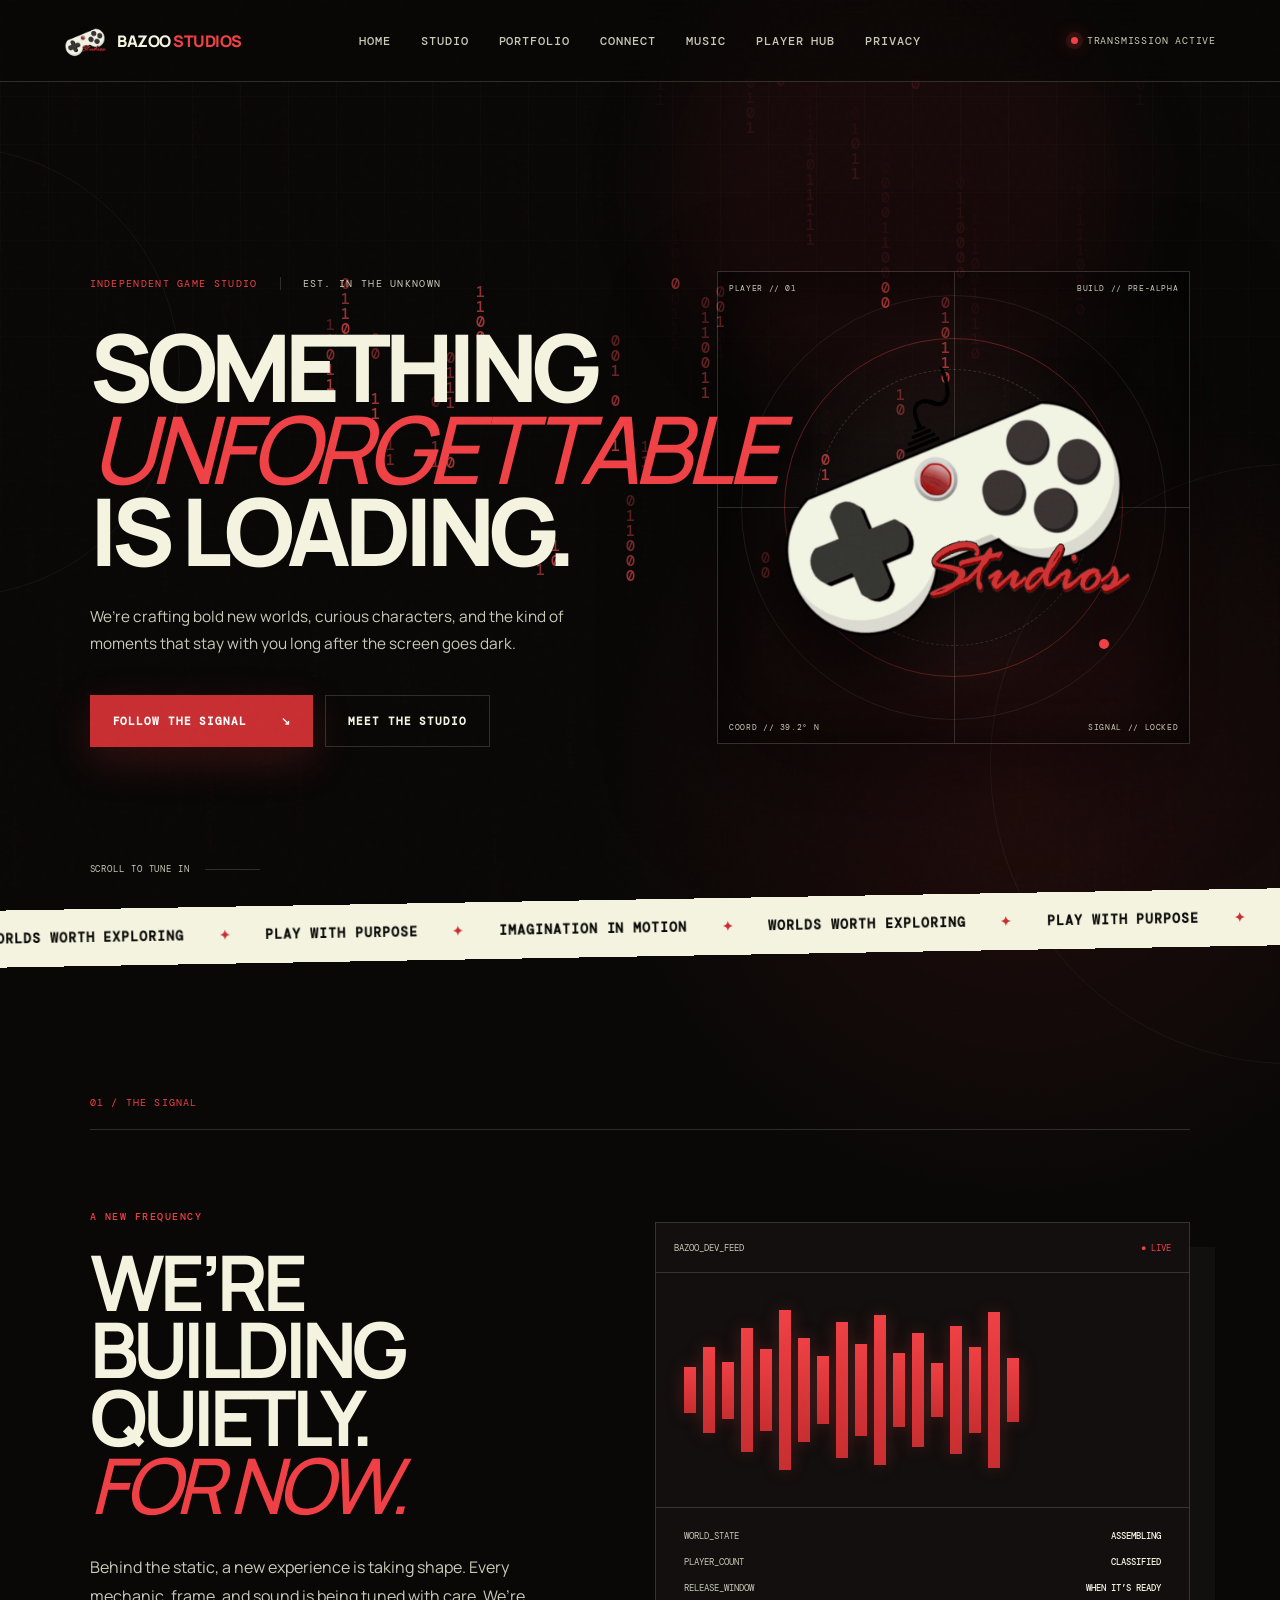
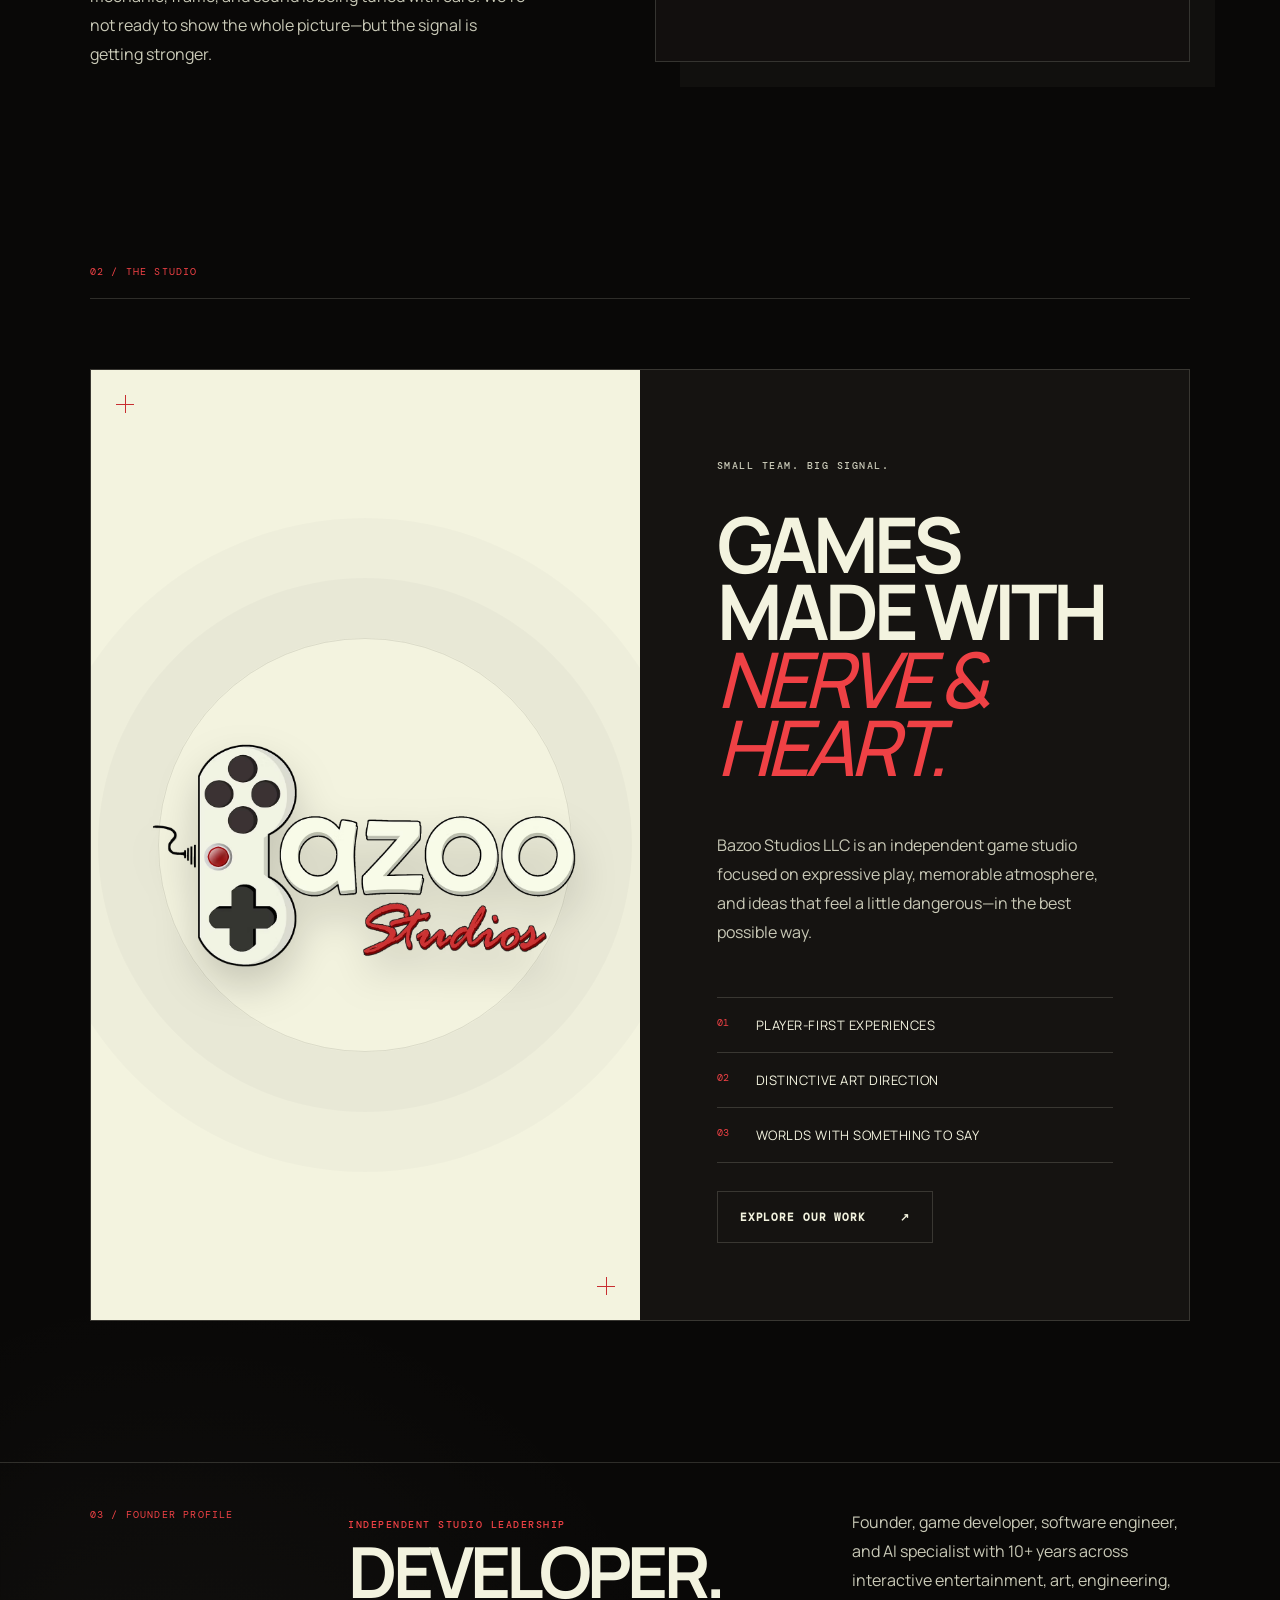
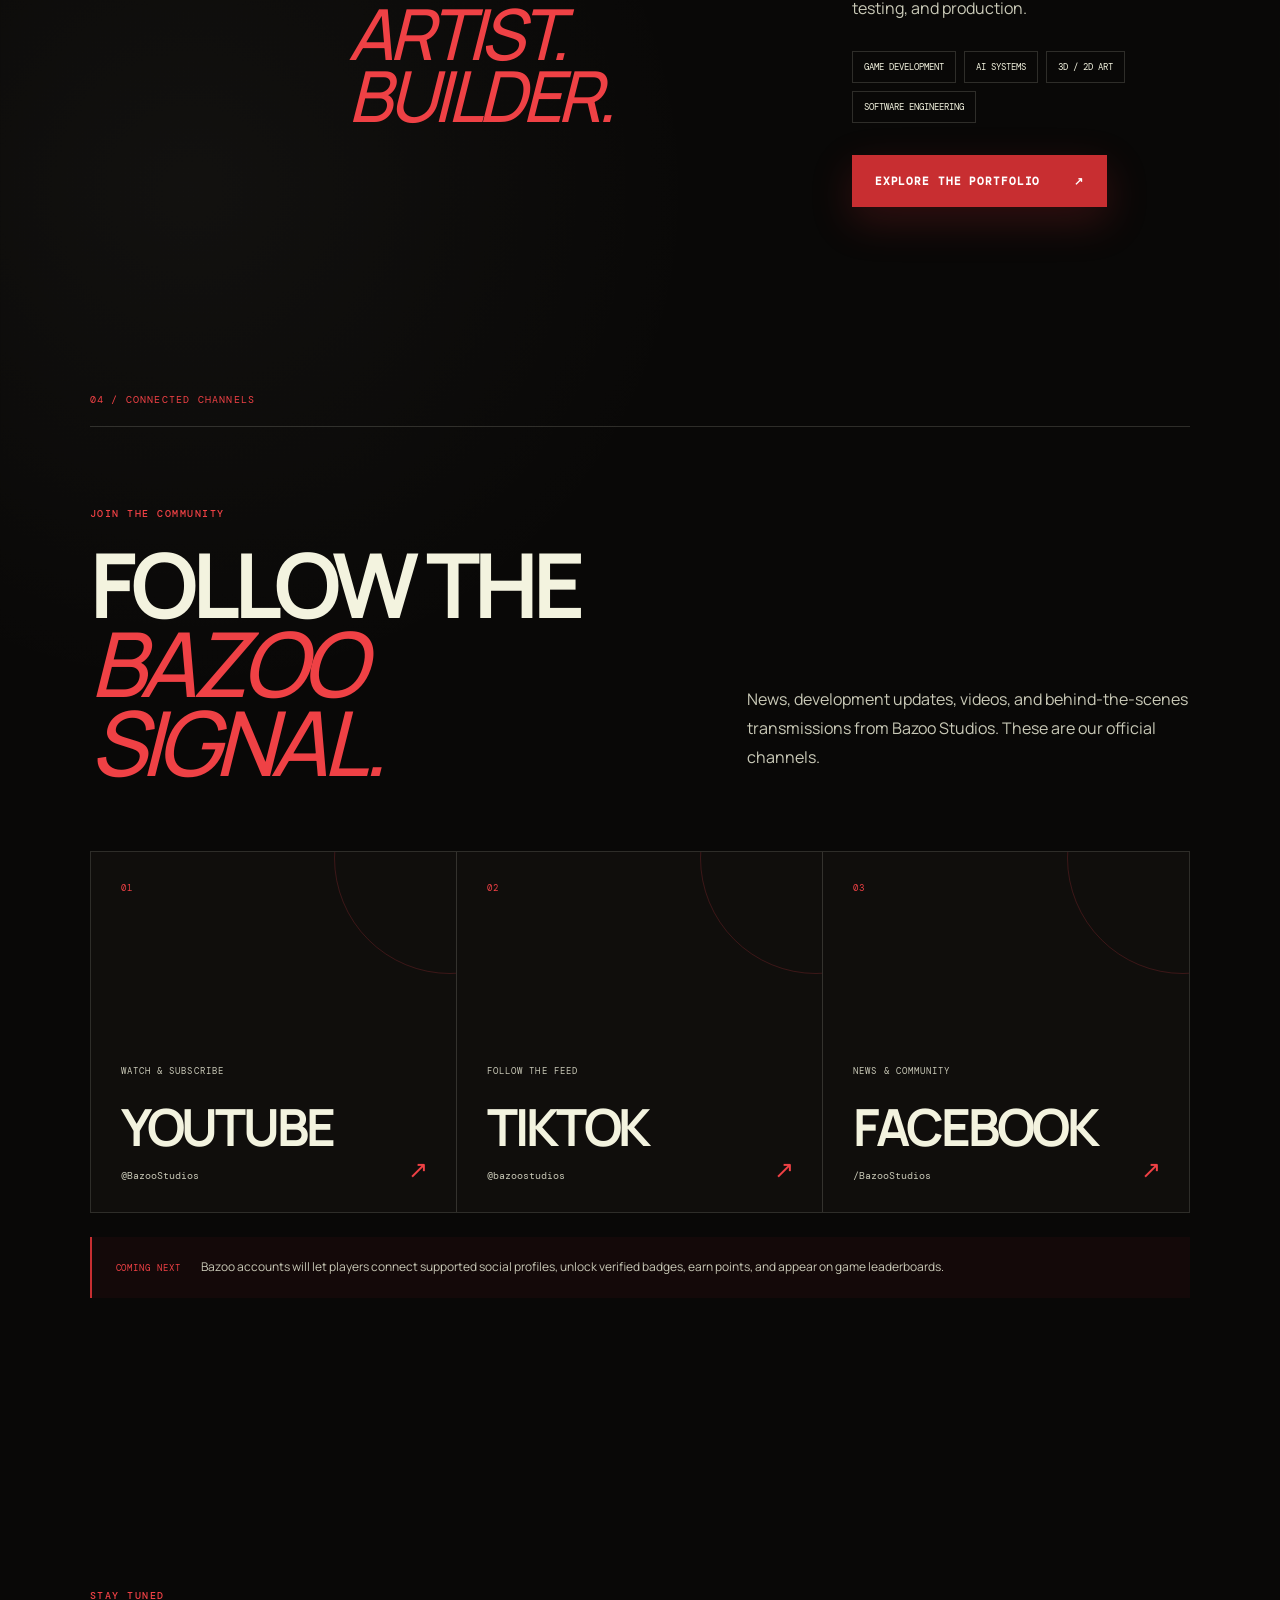
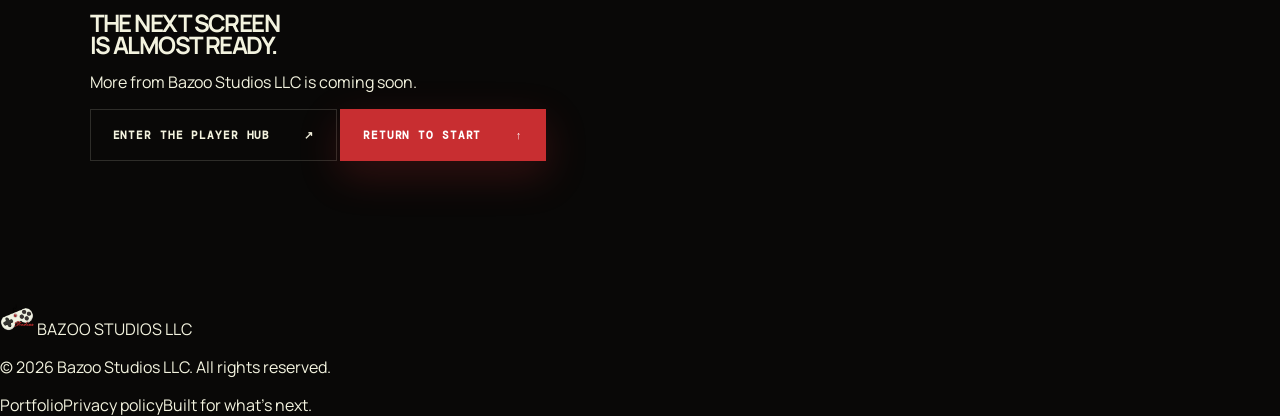
==== index.html @ 052e5068 "Add interactive red digital rain background" ====
<!doctype html>
<html lang="en">
<head>
  <meta charset="utf-8">
  <meta name="viewport" content="width=device-width, initial-scale=1">
  <meta name="theme-color" content="#090807">
  <meta name="description" content="Bazoo Studios LLC is crafting bold new worlds. Something unforgettable is coming soon.">
  <link rel="canonical" href="https://www.bazoostudios.com/">
  <meta property="og:type" content="website">
  <meta property="og:url" content="https://www.bazoostudios.com/">
  <meta property="og:title" content="Bazoo Studios LLC — Coming Soon">
  <meta property="og:description" content="Independent games. Unexpected worlds. Something unforgettable is taking shape.">
  <meta property="og:image" content="https://bazoostudiosllc.github.io/bazoo-studios-website/assets/og-bazoo-social.png">
  <meta property="og:image:width" content="1730">
  <meta property="og:image:height" content="909">
  <meta property="og:image:alt" content="Bazoo Studios — Worlds Worth Exploring">
  <meta name="twitter:card" content="summary_large_image">
  <title>Bazoo Studios LLC — Coming Soon</title>
  <link rel="icon" href="assets/bazoo-controller.png?v=2" type="image/png">
  <link rel="preconnect" href="https://fonts.googleapis.com">
  <link rel="preconnect" href="https://fonts.gstatic.com" crossorigin>
  <link href="https://fonts.googleapis.com/css2?family=DM+Mono:wght@400;500&family=Manrope:wght@400;500;600;700;800&display=swap" rel="stylesheet">
  <link rel="stylesheet" href="styles.css">
</head>
<body>
  <div class="noise" aria-hidden="true"></div>
  <div class="cursor-glow" aria-hidden="true"></div>
  <canvas class="matrix-rain" id="matrix-rain" aria-hidden="true"></canvas>

  <header class="site-header">
    <a class="brand" href="#top" aria-label="Bazoo Studios home">
      <img src="assets/bazoo-controller.png?v=2" alt="" width="48" height="48">
      <span>BAZOO <em>STUDIOS</em></span>
    </a>
    <nav aria-label="Primary navigation">
      <a href="#top">Home</a>
      <a href="#studio">Studio</a>
      <a href="portfolio.html">Portfolio</a>
      <a href="#connect">Connect</a>
      <a href="music.html">Music</a>
      <a href="account.html">Player Hub</a>
      <a href="privacy.html">Privacy</a>
    </nav>
    <span class="status"><i></i> Transmission active</span>
  </header>

  <main id="top">
    <section class="hero">
      <div class="orbit orbit-one" aria-hidden="true"></div>
      <div class="orbit orbit-two" aria-hidden="true"></div>
      <div class="hero-copy reveal">
        <p class="eyebrow"><span>Independent game studio</span><b>Est. in the unknown</b></p>
        <h1>Something<br><span>unforgettable</span><br>is loading.</h1>
        <p class="lede">We’re crafting bold new worlds, curious characters, and the kind of moments that stay with you long after the screen goes dark.</p>
        <div class="hero-actions">
          <a class="button button-primary" href="#signal">Follow the signal <span>↘</span></a>
          <a class="button button-ghost" href="#studio">Meet the studio</a>
        </div>
      </div>

      <div class="hero-art reveal" aria-label="Bazoo Studios logo presentation">
        <div class="frame-label top-left">PLAYER // 01</div>
        <div class="frame-label top-right">BUILD // PRE-ALPHA</div>
        <div class="frame-label bottom-left">COORD // 39.2° N</div>
        <div class="frame-label bottom-right">SIGNAL // LOCKED</div>
        <div class="art-rings" aria-hidden="true"></div>
        <img class="controller" src="assets/bazoo-controller.png?v=2" alt="Bazoo Studios controller logo">
        <div class="pulse-dot" aria-hidden="true"></div>
      </div>

      <div class="scroll-cue" aria-hidden="true"><span>Scroll to tune in</span><i></i></div>
    </section>

    <section class="ticker" aria-label="Studio themes">
      <div class="ticker-track">
        <span>WORLDS WORTH EXPLORING</span><b>✦</b><span>PLAY WITH PURPOSE</span><b>✦</b><span>IMAGINATION IN MOTION</span><b>✦</b>
        <span>WORLDS WORTH EXPLORING</span><b>✦</b><span>PLAY WITH PURPOSE</span><b>✦</b><span>IMAGINATION IN MOTION</span><b>✦</b>
      </div>
    </section>

    <section class="signal section" id="signal">
      <div class="section-number">01 / THE SIGNAL</div>
      <div class="signal-grid">
        <div class="signal-copy reveal">
          <p class="kicker">A new frequency</p>
          <h2>We’re building quietly.<br><em>For now.</em></h2>
          <p>Behind the static, a new experience is taking shape. Every mechanic, frame, and sound is being tuned with care. We’re not ready to show the whole picture—but the signal is getting stronger.</p>
        </div>
        <div class="signal-console reveal" role="img" aria-label="Animated development signal monitor">
          <div class="console-bar"><span>BAZOO_DEV_FEED</span><span class="live">● LIVE</span></div>
          <div class="waveform" aria-hidden="true">
            <i style="--h:26%"></i><i style="--h:48%"></i><i style="--h:32%"></i><i style="--h:70%"></i><i style="--h:46%"></i><i style="--h:90%"></i><i style="--h:58%"></i><i style="--h:38%"></i><i style="--h:76%"></i><i style="--h:52%"></i><i style="--h:84%"></i><i style="--h:42%"></i><i style="--h:64%"></i><i style="--h:30%"></i><i style="--h:72%"></i><i style="--h:48%"></i><i style="--h:88%"></i><i style="--h:36%"></i>
          </div>
          <div class="console-readout">
            <span>WORLD_STATE</span><b>ASSEMBLING</b>
            <span>PLAYER_COUNT</span><b>CLASSIFIED</b>
            <span>RELEASE_WINDOW</span><b>WHEN IT’S READY</b>
          </div>
        </div>
      </div>
    </section>

    <section class="manifesto section" id="studio">
      <div class="section-number">02 / THE STUDIO</div>
      <div class="manifesto-card reveal">
        <div class="logo-stage">
          <span class="crosshair crosshair-a" aria-hidden="true"></span>
          <span class="crosshair crosshair-b" aria-hidden="true"></span>
          <img src="assets/bazoo-logo-wide.png?v=2" alt="Bazoo Studios">
        </div>
        <div class="manifesto-copy">
          <p class="kicker">Small team. Big signal.</p>
          <h2>Games made with<br><em>nerve &amp; heart.</em></h2>
          <p>Bazoo Studios LLC is an independent game studio focused on expressive play, memorable atmosphere, and ideas that feel a little dangerous—in the best possible way.</p>
          <ul>
            <li><span>01</span> Player-first experiences</li>
            <li><span>02</span> Distinctive art direction</li>
            <li><span>03</span> Worlds with something to say</li>
          </ul>
          <a class="button button-ghost founder-link" href="portfolio.html">Explore our work <span>↗</span></a>
        </div>
      </div>
    </section>

    <section class="founder-strip section reveal">
      <div class="founder-index">03 / FOUNDER PROFILE</div>
      <div>
        <p class="kicker">Independent studio leadership</p>
        <h2>Developer.<br><em>Artist. Builder.</em></h2>
      </div>
      <div class="founder-summary">
        <p>Founder, game developer, software engineer, and AI specialist with 10+ years across interactive entertainment, art, engineering, testing, and production.</p>
        <div class="founder-tags"><span>Game development</span><span>AI systems</span><span>3D / 2D art</span><span>Software engineering</span></div>
        <a class="button button-primary" href="portfolio.html">Explore the portfolio <span>↗</span></a>
      </div>
    </section>

    <section class="social-section section" id="connect">
      <div class="section-number">04 / CONNECTED CHANNELS</div>
      <div class="social-heading reveal">
        <div>
          <p class="kicker">Join the community</p>
          <h2>Follow the<br><em>Bazoo signal.</em></h2>
        </div>
        <p>News, development updates, videos, and behind-the-scenes transmissions from Bazoo Studios. These are our official channels.</p>
      </div>
      <div class="social-grid reveal">
        <a class="social-card" href="https://www.youtube.com/c/BazooStudios/featured" target="_blank" rel="noopener noreferrer" aria-label="Visit Bazoo Studios on YouTube">
          <span class="social-index">01</span><div><small>Watch &amp; subscribe</small><h3>YouTube</h3><p>@BazooStudios</p></div><b aria-hidden="true">&#8599;</b>
        </a>
        <a class="social-card" href="https://www.tiktok.com/@bazoostudios" target="_blank" rel="noopener noreferrer" aria-label="Visit Bazoo Studios on TikTok">
          <span class="social-index">02</span><div><small>Follow the feed</small><h3>TikTok</h3><p>@bazoostudios</p></div><b aria-hidden="true">&#8599;</b>
        </a>
        <a class="social-card" href="https://www.facebook.com/BazooStudios/" target="_blank" rel="noopener noreferrer" aria-label="Visit Bazoo Studios on Facebook">
          <span class="social-index">03</span><div><small>News &amp; community</small><h3>Facebook</h3><p>/BazooStudios</p></div><b aria-hidden="true">&#8599;</b>
        </a>
      </div>
      <p class="social-note reveal"><span>COMING NEXT</span> Bazoo accounts will let players connect supported social profiles, unlock verified badges, earn points, and appear on game leaderboards.</p>
    </section>

    <section class="finale section reveal">
      <div class="finale-orbit" aria-hidden="true"></div>
      <p class="kicker">Stay tuned</p>
      <h2>The next screen<br>is almost ready.</h2>
      <p>More from Bazoo Studios LLC is coming soon.</p>
      <a class="button button-ghost" href="account.html">Enter the Player Hub <span>&#8599;</span></a>
      <a class="button button-primary" href="#top">Return to start <span>↑</span></a>
    </section>
  </main>

  <footer>
    <a class="footer-brand" href="#top"><img src="assets/bazoo-controller.png?v=2" alt="" width="34" height="34"> BAZOO STUDIOS LLC</a>
    <p>© <span id="year"></span> Bazoo Studios LLC. All rights reserved.</p>
    <div><a href="portfolio.html">Portfolio</a><a href="privacy.html">Privacy policy</a><span>Built for what’s next.</span></div>
  </footer>

  <script src="script.js"></script>
</body>
</html>
---- styles.css ----
:root {
  --ink: #090807;
  --ink-soft: #151311;
  --cream: #f3f3df;
  --cream-dim: #c9c9b7;
  --charcoal: #363330;
  --red: #c82e31;
  --red-bright: #ef4145;
  --line: rgba(243, 243, 223, .16);
  --mono: "DM Mono", monospace;
  --sans: "Manrope", sans-serif;
}

* { box-sizing: border-box; }
html { scroll-behavior: smooth; }
body {
  margin: 0;
  color: var(--cream);
  background:
    radial-gradient(circle at 80% 15%, rgba(200, 46, 49, .13), transparent 27rem),
    radial-gradient(circle at 15% 65%, rgba(243, 243, 223, .04), transparent 32rem),
    var(--ink);
  font-family: var(--sans);
  overflow-x: hidden;
}
body::before {
  content: "";
  position: fixed;
  inset: 0;
  pointer-events: none;
  background-image: linear-gradient(rgba(255,255,255,.018) 1px, transparent 1px), linear-gradient(90deg, rgba(255,255,255,.018) 1px, transparent 1px);
  background-size: 48px 48px;
  -webkit-mask-image: linear-gradient(to bottom, black, transparent 85%);
  mask-image: linear-gradient(to bottom, black, transparent 85%);
  z-index: -2;
}
a { color: inherit; text-decoration: none; }
img { max-width: 100%; }

.noise {
  position: fixed;
  inset: 0;
  opacity: .13;
  pointer-events: none;
  z-index: 20;
  background-image: url("data:image/svg+xml,%3Csvg viewBox='0 0 180 180' xmlns='http://www.w3.org/2000/svg'%3E%3Cfilter id='n'%3E%3CfeTurbulence type='fractalNoise' baseFrequency='.9' numOctaves='3' stitchTiles='stitch'/%3E%3C/filter%3E%3Crect width='100%25' height='100%25' filter='url(%23n)' opacity='.5'/%3E%3C/svg%3E");
  mix-blend-mode: soft-light;
}
.cursor-glow {
  width: 28rem;
  height: 28rem;
  position: fixed;
  left: var(--mouse-x, 70%);
  top: var(--mouse-y, 20%);
  transform: translate(-50%, -50%);
  border-radius: 50%;
  background: rgba(200,46,49,.08);
  filter: blur(45px);
  pointer-events: none;
  z-index: -1;
}
.matrix-rain {
  position: fixed;
  inset: 0;
  width: 100%;
  height: 100%;
  pointer-events: none;
  z-index: 0;
  opacity: .72;
  mix-blend-mode: screen;
}
body > header,
body > main,
body > footer { position: relative; z-index: 1; }

.site-header {
  height: 82px;
  padding: 0 clamp(22px, 5vw, 80px);
  display: grid;
  grid-template-columns: 1fr auto 1fr;
  align-items: center;
  gap: 30px;
  border-bottom: 1px solid var(--line);
  position: relative;
  z-index: 10;
  background: rgba(9,8,7,.68);
  backdrop-filter: blur(16px);
}
.brand { display: flex; align-items: center; gap: 11px; font-weight: 800; letter-spacing: -.03em; }
.brand img { width: 42px; height: 42px; object-fit: contain; }
.brand em { color: var(--red-bright); font-style: normal; }
.site-header nav { display: flex; gap: 30px; font: 500 12px var(--mono); text-transform: uppercase; letter-spacing: .08em; }
.site-header nav a { color: var(--cream-dim); transition: color .2s ease; }
.site-header nav a:hover { color: var(--cream); }
.status { justify-self: end; display: flex; align-items: center; gap: 9px; font: 10px var(--mono); text-transform: uppercase; color: var(--cream-dim); letter-spacing: .08em; }
.status i { width: 7px; height: 7px; border-radius: 50%; background: var(--red-bright); box-shadow: 0 0 0 5px rgba(239,65,69,.12), 0 0 18px var(--red); animation: blink 1.7s infinite; }

.hero {
  min-height: calc(100svh - 82px);
  padding: clamp(60px, 8vw, 120px) clamp(22px, 7vw, 110px) 70px;
  display: grid;
  grid-template-columns: minmax(0, 1fr) minmax(360px, .88fr);
  gap: clamp(40px, 7vw, 120px);
  align-items: center;
  position: relative;
}
.hero-copy { position: relative; z-index: 2; }
.eyebrow { display: flex; gap: 22px; font: 10px var(--mono); text-transform: uppercase; letter-spacing: .13em; color: var(--cream-dim); }
.eyebrow span { color: var(--red-bright); }
.eyebrow b { font-weight: 400; padding-left: 22px; border-left: 1px solid var(--line); }
h1, h2 { margin: 0; text-transform: uppercase; letter-spacing: -.065em; line-height: .88; }
.hero h1 { font-size: clamp(4rem, 7.3vw, 8.9rem); margin: 35px 0 32px; font-weight: 800; }
.hero h1 span, h2 em, .legal-content h1 span { color: var(--red-bright); font-style: italic; font-weight: 500; }
.lede { max-width: 650px; color: var(--cream-dim); font-size: clamp(15px, 1.2vw, 19px); line-height: 1.75; }
.hero-actions { display: flex; flex-wrap: wrap; gap: 12px; margin-top: 38px; }
.button { min-height: 52px; padding: 0 22px; display: inline-flex; align-items: center; gap: 34px; justify-content: space-between; border: 1px solid var(--line); font: 600 11px var(--mono); text-transform: uppercase; letter-spacing: .08em; transition: transform .2s ease, border .2s ease, background .2s ease; }
.button:hover { transform: translateY(-3px); }
.button-primary { background: var(--red); border-color: var(--red); color: white; box-shadow: 0 14px 42px rgba(200,46,49,.22); }
.button-primary:hover { background: var(--red-bright); border-color: var(--red-bright); }
.button-ghost:hover { border-color: var(--cream); }

.hero-art {
  aspect-ratio: 1;
  border: 1px solid var(--line);
  position: relative;
  display: grid;
  place-items: center;
  overflow: hidden;
  background: radial-gradient(circle, rgba(243,243,223,.07), transparent 58%);
  box-shadow: inset 0 0 80px rgba(0,0,0,.7), 0 40px 100px rgba(0,0,0,.35);
}
.hero-art::before, .hero-art::after { content: ""; position: absolute; background: var(--line); }
.hero-art::before { width: 1px; height: 100%; left: 50%; }
.hero-art::after { height: 1px; width: 100%; top: 50%; }
.art-rings { width: 72%; aspect-ratio: 1; border: 1px solid rgba(239,65,69,.35); border-radius: 50%; position: absolute; animation: spin 18s linear infinite; }
.art-rings::before, .art-rings::after { content: ""; position: absolute; border-radius: 50%; inset: 9%; border: 1px dashed var(--line); }
.art-rings::after { inset: -13%; border-style: solid; border-color: rgba(243,243,223,.08); }
.controller { width: 76%; position: relative; z-index: 2; filter: drop-shadow(0 32px 34px rgba(0,0,0,.65)); animation: float 5.5s ease-in-out infinite; }
.frame-label { position: absolute; padding: 11px; font: 8px var(--mono); color: var(--cream-dim); letter-spacing: .08em; z-index: 3; }
.top-left { top: 0; left: 0; }.top-right { top: 0; right: 0; }.bottom-left { bottom: 0; left: 0; }.bottom-right { bottom: 0; right: 0; }
.pulse-dot { position: absolute; width: 10px; height: 10px; background: var(--red-bright); border-radius: 50%; right: 17%; bottom: 20%; z-index: 4; box-shadow: 0 0 0 0 rgba(239,65,69,.6); animation: pulse 2s infinite; }
.orbit { position: absolute; width: 450px; height: 450px; border: 1px solid rgba(243,243,223,.05); border-radius: 50%; pointer-events: none; }
.orbit-one { left: -270px; top: 8%; }.orbit-two { right: -310px; bottom: -20%; width: 600px; height: 600px; }
.scroll-cue { position: absolute; bottom: 25px; left: clamp(22px, 7vw, 110px); display: flex; align-items: center; gap: 15px; color: var(--cream-dim); font: 9px var(--mono); text-transform: uppercase; letter-spacing: .1em; }
.scroll-cue i { width: 55px; height: 1px; background: var(--line); position: relative; overflow: hidden; }
.scroll-cue i::after { content: ""; position: absolute; inset: 0; background: var(--red); transform: translateX(-100%); animation: scan 2.2s ease-in-out infinite; }

.ticker { overflow: hidden; border-block: 1px solid var(--line); background: var(--cream); color: var(--ink); transform: rotate(-1deg) scale(1.02); }
.ticker-track { width: max-content; display: flex; align-items: center; gap: 34px; padding: 18px 0; font: 800 13px var(--mono); letter-spacing: .06em; animation: marquee 28s linear infinite; }
.ticker-track b { color: var(--red); }

.section { padding: clamp(90px, 11vw, 170px) clamp(22px, 7vw, 110px); }
.section-number { font: 10px var(--mono); letter-spacing: .12em; color: var(--red-bright); padding-bottom: 20px; border-bottom: 1px solid var(--line); }
.signal-grid { margin-top: 70px; display: grid; grid-template-columns: .9fr 1.1fr; gap: clamp(55px, 10vw, 150px); align-items: center; }
.kicker { color: var(--red-bright); font: 500 10px var(--mono); text-transform: uppercase; letter-spacing: .15em; }
.signal h2, .manifesto h2 { font-size: clamp(3.4rem, 6vw, 7.3rem); margin: 25px 0 35px; }
.signal-copy > p:last-child, .manifesto-copy > p { color: var(--cream-dim); line-height: 1.8; max-width: 620px; }
.signal-console { min-height: 440px; border: 1px solid var(--line); background: rgba(21,19,17,.78); box-shadow: 25px 25px 0 rgba(243,243,223,.035); }
.console-bar { border-bottom: 1px solid var(--line); height: 50px; padding: 0 18px; display: flex; justify-content: space-between; align-items: center; font: 9px var(--mono); color: var(--cream-dim); }
.console-bar .live { color: var(--red-bright); }
.waveform { height: 235px; display: flex; align-items: center; gap: 7px; padding: 28px; border-bottom: 1px solid var(--line); overflow: hidden; }
.waveform i { flex: 1; max-width: 12px; height: var(--h); background: linear-gradient(to top, var(--red), var(--red-bright)); transform-origin: center; animation: wave 1.8s ease-in-out infinite alternate; animation-delay: calc(var(--h) * -0.02); box-shadow: 0 0 18px rgba(239,65,69,.25); }
.console-readout { padding: 22px 28px; display: grid; grid-template-columns: 1fr auto; gap: 14px 25px; font: 9px var(--mono); color: var(--cream-dim); }
.console-readout b { color: var(--cream); font-weight: 500; text-align: right; }

.manifesto { padding-top: 40px; }
.manifesto-card { margin-top: 70px; display: grid; grid-template-columns: 1fr 1fr; border: 1px solid var(--line); background: var(--ink-soft); }
.logo-stage { min-height: 650px; display: grid; place-items: center; padding: 60px; position: relative; overflow: hidden; background: var(--cream); }
.logo-stage::before { content: ""; position: absolute; width: 75%; aspect-ratio: 1; border: 1px solid rgba(9,8,7,.1); border-radius: 50%; box-shadow: 0 0 0 60px rgba(9,8,7,.025), 0 0 0 120px rgba(9,8,7,.018); }
.logo-stage img { position: relative; width: 100%; z-index: 2; filter: drop-shadow(0 20px 20px rgba(0,0,0,.18)); }
.crosshair { position: absolute; width: 18px; height: 18px; z-index: 3; }
.crosshair::before, .crosshair::after { content: ""; position: absolute; background: var(--red); }
.crosshair::before { width: 100%; height: 1px; top: 50%; }.crosshair::after { height: 100%; width: 1px; left: 50%; }
.crosshair-a { left: 25px; top: 25px; }.crosshair-b { right: 25px; bottom: 25px; }
.manifesto-copy { padding: clamp(45px, 6vw, 95px); display: flex; flex-direction: column; justify-content: center; }
.manifesto-copy ul { margin: 35px 0 0; padding: 0; list-style: none; border-top: 1px solid var(--line); }
.manifesto-copy li { display: flex; gap: 26px; padding: 18px 0; border-bottom: 1px solid var(--line); font-size: 13px; text-transform: uppercase; letter-spacing: .04em; }
.manifesto-copy li span { color: var(--red-bright); font: 10px var(--mono); }
.founder-link { margin-top: 28px; align-self: flex-start; }

.founder-strip { padding-top: 45px; display: grid; grid-template-columns: .45fr 1.1fr .9fr; gap: clamp(35px, 7vw, 100px); align-items: start; border-top: 1px solid var(--line); }
.founder-index { font: 10px var(--mono); color: var(--red-bright); letter-spacing: .12em; }
.founder-strip h2 { font-size: clamp(3.4rem, 5.5vw, 7rem); }
.founder-summary p { margin: 0 0 28px; color: var(--cream-dim); line-height: 1.8; }
.founder-tags { display: flex; flex-wrap: wrap; gap: 8px; margin-bottom: 32px; }
.founder-tags span { border: 1px solid var(--line); padding: 9px 11px; font: 9px var(--mono); text-transform: uppercase; }

.social-section { padding-top: 45px; }
.social-heading { margin-top: 70px; display: grid; grid-template-columns: 1.1fr .9fr; gap: clamp(50px, 9vw, 140px); align-items: end; }
.social-heading h2 { font-size: clamp(3.8rem, 7vw, 8.4rem); margin-top: 25px; }
.social-heading > p { margin: 0 0 10px; max-width: 570px; color: var(--cream-dim); font-size: clamp(15px, 1.25vw, 19px); line-height: 1.8; }
.social-grid { display: grid; grid-template-columns: repeat(3, 1fr); margin-top: 70px; border: 1px solid var(--line); }
.social-card { min-height: 360px; padding: 30px; border-right: 1px solid var(--line); position: relative; display: flex; flex-direction: column; justify-content: space-between; overflow: hidden; background: rgba(21,19,17,.62); transition: transform .25s ease, background .25s ease; }
.social-card:last-child { border-right: 0; }
.social-card::before { content: ""; position: absolute; width: 230px; height: 230px; right: -110px; top: -110px; border: 1px solid rgba(239,65,69,.2); border-radius: 50%; transition: transform .35s ease, background .35s ease; }
.social-card:hover { transform: translateY(-8px); background: rgba(200,46,49,.09); }
.social-card:hover::before { transform: scale(1.25); background: rgba(200,46,49,.08); }
.social-index { color: var(--red-bright); font: 9px var(--mono); letter-spacing: .12em; }
.social-card small { color: var(--cream-dim); font: 9px var(--mono); text-transform: uppercase; letter-spacing: .12em; }
.social-card h3 { margin: 12px 0 8px; font-size: clamp(34px, 4vw, 62px); text-transform: uppercase; letter-spacing: -.06em; }
.social-card p { margin: 0; color: var(--cream-dim); font: 10px var(--mono); }
.social-card b { position: absolute; right: 28px; bottom: 27px; color: var(--red-bright); font-size: 24px; font-weight: 400; }
.social-note { margin: 24px 0 0; padding: 20px 24px; border-left: 2px solid var(--red); background: rgba(200,46,49,.06); color: var(--cream-dim); font-size: 12px; line-height: 1.7; }
.social-note span { margin-right: 18px; color: var(--red-bright); font: 9px var(--mono); letter-spacing: .1em; }

/* Player hub */
.account-shell { min-height: 100vh; }
.account-hero { min-height: calc(100svh - 82px); padding: clamp(70px, 9vw, 135px) clamp(22px, 7vw, 110px); display: grid; grid-template-columns: 1.15fr .85fr; gap: clamp(50px, 9vw, 140px); align-items: center; }
.account-hero h1 { font-size: clamp(4.5rem, 9vw, 10.5rem); margin: 35px 0; }
.account-hero h1 span { color: var(--red-bright); font-style: italic; font-weight: 500; }
.account-hero > div:first-child > p:last-child { max-width: 680px; color: var(--cream-dim); font-size: clamp(16px, 1.3vw, 20px); line-height: 1.75; }
.auth-panel { padding: clamp(35px, 5vw, 65px); border: 1px solid var(--line); background: rgba(21,19,17,.86); box-shadow: 24px 24px 0 rgba(243,243,223,.03); }
.auth-panel > img { width: min(250px, 72%); display: block; margin: 0 auto 45px; filter: drop-shadow(0 26px 24px rgba(0,0,0,.55)); }
.auth-panel h2 { margin: 15px 0; font-size: clamp(30px, 3vw, 48px); line-height: 1; }
.auth-panel > p:not(.kicker) { color: var(--cream-dim); line-height: 1.7; }
.google-button { width: 100%; margin-top: 22px; }.google-button:disabled { opacity: .65; cursor: wait; }
.google-mark { width: 24px; height: 24px; display: grid; place-items: center; border-radius: 50%; background: white; color: #4285f4; font: 800 14px var(--sans); }
.auth-fineprint { font-size: 10px; text-align: center; }.auth-fin��;����k�w��@�͡���ܠ������������ɝ�����������Ԥ�쁅����ѥ��聙���Ѐ�́��͔������Ё������є��(��������ͥ������鱅�е���������ͥѥ����ѥ����ѽ�������쁍�����مȠ���ɕ�������쁙�������ĸ��مȠ��������ѕ�е�Ʌ�͙�ɴ�����ɍ�͔��(����������ѕ�Ё��������聍��������ఀ���ܰ�����ँ���������ఀ���ܰ������쁵��ݥ�Ѡ���������(����������ѕ�Ё�ā쁙��еͥ�聍������ɕ������ܰ���ɕ��쁵�ɝ����������������(����������ɼ�쁙��еͥ�聍��������ఀ��ܰ�����쁱�����������ĸ��쁍�����مȠ���ɕ�������������������ѽ������쁉�ɑ�ȵ���ѽ������ͽ����مȠ���������(����������ѕ�Ё͕�ѥ������������������쁉�ɑ�ȵ���ѽ������ͽ����مȠ���������(����������ѕ�Ё͕�ѥ����ȁ쁙��еͥ�聍��������ఀȸ��ܰ�����쁱��ѕȵ�������耴��͕�쁱�����������ĸ��ѕ�е�Ʌ�͙�ɴ聹���쁵�ɝ������ѽ��������(����������ѕ�Ё͕�ѥ����ȁ�����쁍�����مȠ��ɕ���ɥ��Ф쁵�ɝ���ɥ��������쁙���������مȠ���������(����������ѕ�Ё͕�ѥ�����쁍�����مȠ���ɕ�������쁱�����������ĸ����(����������ѕ�Ѐ������ѽ��쁵�ɝ���ѽ��������(�ѕ�е�����쁍�����مȠ��ɕ���ɥ��Ф쁉�ɑ�ȵ���ѽ������ͽ����ɝ�������԰�䰸Ф��((���A��љ�������(����љ����������쁉����ɽչ��مȠ��������(����љ�������ɼ�쁵���������聍��������٠���������������聍��������ఀ��ܰ�����ँ���������ఀ��ܰ������쁑������聝ɥ�쁝ɥ��ѕ����є����յ���ĸ�ՙȀ��ՙ�쁝��聍��������ఀ��ܰ������쁅������ѕ��聍��ѕ���(����љ��������ɼ��ā쁙��еͥ�聍������ɕ������ܰ��ĸ�ɕ��쁵�ɝ�����������(����љ����������쁵��ݥ�Ѡ������쁍�����مȠ���ɕ�������쁙��еͥ�聍��������ఀĸ��ܰ�����쁱�����������ĸ����(����љ��������쁉�ɑ�������ͽ����مȠ�������쁉����ɽչ��ɝ����İ���ܰ��Ԥ쁉��͡�����������������ɝ�����̰��̰��̰��̤��(����ѽ��쁡����������쁑������聙���쁅������ѕ��聍��ѕ�쁩��ѥ�䵍��ѕ������������ݕ�����������������쁉�ɑ�ȵ���ѽ������ͽ����مȠ�������쁍�����مȠ���ɕ�������쁙��������مȠ�������쁱��ѕȵ�������耸�ᕴ��(����ѽ�����ٔ�쁍�����مȠ��ɕ���ɥ��Ф��(������ɬ�쁵���������������쁑������聝ɥ���������ѕ��聍��ѕ��������������쁉����ɽչ��Ʌ������Ʌ����С��ɍ����ɝ��������ذ�䰸�Ф���Ʌ����ɕ�Ѐ����쁉�ɑ�ȵ���ѽ������ͽ����مȠ���������(������ɬ������ݥ�Ѡ����쁙��ѕ�聑ɽ��͡���ܠ������������ɝ�����������Ԥ�쁅����ѥ��聙���Ѐ�́��͔������Ё������є��(����љ�����������쁵�ɝ�������������������(����љ�������������؁쁑������聝ɥ�쁝ɥ��ѕ����є����յ��耸ݙȀĸ͙�쁝����������������������쁉�ɑ�ȵ���ѽ������ͽ����مȠ���������(����љ��������������鱅�е������쁉�ɑ�ȵ���ѽ�����(����љ���������Ё쁍�����مȠ��ɕ���ɥ��Ф쁙��������مȠ��������ѕ�е�Ʌ�͙�ɴ�����ɍ�͔쁱��ѕȵ�������耸ŕ���(����љ�����������쁵�ɝ����쁙��еͥ�������ѕ�е�Ʌ�͙�ɴ�����ɍ�͔쁱��ѕȵ�������耸�ѕ���(������ѥٔ��������������聍��������ఀ��ܰ����ँ���������ఀ��ܰ������쁉����ɽչ��مȠ���ɕ���쁍�����مȠ������쁑������聝ɥ�쁝ɥ��ѕ����є����յ��耸�ՙȀĸ�ՙ�쁝�������쁅������ѕ����х����(������ѥٔ�������������쁍�����مȠ��ɕ��쁙���������مȠ�������쁱��ѕȵ�������耸ŕ���(������ѥٔ��������쁵�ɝ����쁵��ݥ�Ѡ�������쁙��еͥ�聍��������ఀ��ܰ�����쁙��еݕ��������쁱�����������ĸ��쁱��ѕȵ�������耴���Օ���(����љ�����͕�ѥ�����������聍��������ఀ���ܰ�����ँ���������ఀ��ܰ��������(����љ�������������쁑������聝ɥ�쁝ɥ��ѕ����є����յ��耸љȀĸٙ�쁅������ѕ����х����(����љ��������������Ȱ������ɥ�����������Ȱ�����љ�ɴ���ɐ��Ȱ�����х�е͕�ѥ����ȁ쁙��еͥ�聍�����̸�ɕ�����ܰ���ɕ����(����������䵝ɥ��쁑������聝ɥ�쁝ɥ��ѕ����є����յ���ɕ���Р̰�řȤ쁵�ɝ���ѽ������쁉�ɑ�ȵѽ������ͽ����مȠ�������쁉�ɑ�ȵ���������ͽ����مȠ���������(����������䵝ɥ����ѥ����쁵����������������������������쁉�ɑ�ȵɥ��������ͽ����مȠ�������쁉�ɑ�ȵ���ѽ������ͽ����مȠ�������쁉����ɽչ��ɝ����İ���ܰ��Ȥ��Ʌ�ͥѥ��聉����ɽչ����́��͔���Ʌ�͙�ɴ���́��͔��(����������䵝ɥ����ѥ���顽ٕȁ쁉����ɽչ��ɝ��������ذ�䰸����Ʌ�͙�ɴ��Ʌ�ͱ�ѕd�������(����������䵝ɥ����ѥ�����������쁍�����مȠ��ɕ���ɥ��Ф쁙��������مȠ���������(����������䵝ɥ���́쁵�ɝ��������������쁙��еͥ��������(����������䵝ɥ����쁍�����مȠ���ɕ�������쁱�����������ĸ�쁙��еͥ��������(�����ɥ�����͕�ѥ������������ѽ��������(�����ɥ���������Ё쁑������聝ɥ�쁝ɥ��ѕ����є����յ��耸�ՙȀĸ�ՙ�쁝��聍��������ఀ���ܰ������쁵�ɝ���ѽ��������(�����ɥ�������������ͥѥ����ѥ����ѽ�������쁅�����͕����х����(�����ɥ�����������鱅�е������쁍�����مȠ���ɕ�������쁱�����������ĸ�쁵��ݥ�Ѡ��������(�ѥ�������쁉�ɑ�ȵѽ������ͽ����مȠ���������(�ѥ�����������ѥ�������������������쁉�ɑ�ȵ���ѽ������ͽ����مȠ���������(�ѥ�����������ѥ����ѥ������������ɕ���������������쁵�ɝ����������쁉����ɽչ��ɝ��������ذ�䰸��Ԥ쁉�ɑ�������ͽ����ɝ�������԰�䰸�Ԥ��(�ѥ���������ф�쁑������聙���쁩��ѥ�䵍��ѕ������������ݕ��쁍�����مȠ��ɕ���ɥ��Ф쁙��������مȠ�������쁱��ѕȵ�������耸�ᕴ��(�ѥ��������́쁵�ɝ�������������쁙��еͥ�聍��������ఀȸ��ܰ�������(�ѥ��������Ё쁵�ɝ�����������쁍�����مȠ���ɕ�������쁙��еͥ�������ѕ�е�Ʌ�͙�ɴ�����ɍ�͔쁱��ѕȵ�������耸�ٕ���(�ѥ�����������ѥ����������쁍�����مȠ���ɕ�������쁱�����������ĸ��쁙��еͥ��������(�ѥ�������հ���������������������(�ѥ���������х��́쁉�ɑ�ȵ���ѽ������ͽ����مȠ���������(�ѥ��������յ�������������������쁍��ͽ������ѕ�쁱��е��屔聹���쁑������聙���쁩��ѥ�䵍��ѕ������������ݕ��쁙��еݕ���������ѕ�е�Ʌ�͙�ɴ�����ɍ�͔��(�ѥ��������յ���������쁍�����مȠ��ɕ���ɥ��Ф쁙��������مȠ���������(���ɱ��ȵ�ɥ��쁑������聝ɥ�쁝ɥ��ѕ����є����յ���řȀř�쁝������쁉����ɽչ��مȠ���������(���ɱ��ȵ�ɥ����ѥ�����������������쁉����ɽչ��مȠ������ͽ�Ф��(���ɱ��ȵ�ɥ����ѥ�����������쁍�����مȠ��ɕ���ɥ��Ф쁙��������مȠ���������(���ɱ��ȵ�ɥ���́쁙��еͥ������쁵�ɝ���������������(���ɱ��ȵ�ɥ����쁵�ɝ������(��ɕ���ѥ��̵͕�ѥ������������ѽ��������(��ɕ���ѥ����ɥ��쁑������聝ɥ�쁝ɥ��ѕ����є����յ���řȀř�쁵�ɝ���ѽ������쁉�ɑ�������ͽ����مȠ���������(����љ�ɴ���ɐ�����Ս�ѥ�����ɐ���������聍��������ఀ��ܰ�������(����љ�ɴ���ɐ�쁉����ɽչ��مȠ���ɕ���쁍�����مȠ��������(����љ�ɴ���ɐ�������ȁ쁍�����مȠ��ɕ����(����љ�ɴ����Ր�쁑������聙���쁙����Ʌ���Ʌ�쁝������쁵�ɝ���ѽ��������(����љ�ɴ����Ր������������������������쁉�ɑ�������ͽ����ɝ�����ܰ��Ȥ쁙��������مȠ��������ѕ�е�Ʌ�͙�ɴ�����ɍ�͔��(���Ս�ѥ����ѕ�����������������쁉�ɑ�ȵ���ѽ������ͽ����مȠ���������(���Ս�ѥ����ѕ���������쁍�����مȠ��ɕ���ɥ��Ф쁙��������مȠ���������(���Ս�ѥ����ѕ���́쁵�ɝ�������������쁙��еͥ��������(���Ս�ѥ����ѕ����쁵�ɝ����쁍�����مȠ���ɕ�������쁙��еͥ��������(���������е�ɥ��쁑������聝ɥ�쁝ɥ��ѕ����є����յ���ɕ���Ра�řȤ쁵�ɝ���ѽ������쁉�ɑ�������ͽ����مȠ���������(���������е�ɥ����ѥ�����������������쁵���������������쁉�ɑ�ȵɥ��������ͽ����مȠ�������쁑������聙���쁙��൑�ɕ�ѥ��聍��յ���(���������е�ɥ����ѥ���鱅�е������쁉�ɑ�ȵɥ�������(���������е�ɥ����ɽ���쁍�����مȠ��ɕ���ɥ��Ф쁙��еͥ������쁱��ѕȵ�������耴��ݕ���(���������е�ɥ�������쁵�ɝ���ѽ�聅�Ѽ쁙��еݕ���������ѕ�е�Ʌ�͙�ɴ�����ɍ�͔��(���������е�ɥ����쁍�����مȠ���ɕ�������쁱�����������ĸ��쁙��еͥ��������(��������ѥ��́쁑������聙���쁙����Ʌ���Ʌ�쁝����������������ѽ��������(��������ѥ��́�����쁉�ɑ�������ͽ����مȠ�������������������������쁍�����مȠ���ɕ�������쁙��������مȠ��������ѕ�е�Ʌ�͙�ɴ�����ɍ�͔��(����х�е͕�ѥ���쁵������������٠��������聍��������ఀ���ܰ�����ँ���������ఀ��ܰ������쁑������聙���쁙��൑�ɕ�ѥ��聍��յ�쁅������ѕ��聍��ѕ�쁩��ѥ�䵍��ѕ��聍��ѕ��ѕ�е�����聍��ѕ����ͥѥ���ɕ��ѥٔ쁽ٕə���聡�������(����х�е͕�ѥ������鹽Р����х�е�ɉ�Ф����ͥѥ���ɕ��ѥٔ�赥��������(����х�е͕�ѥ������鹽Р������Ȥ�쁵��ݥ�Ѡ������쁍�����مȠ���ɕ�������쁱�����������ĸ���(����х�е�ɉ�Ё���ͥѥ��聅�ͽ��є�ݥ�Ѡ聵������ܰ������쁅����еɅѥ���쁉�ɑ�������ͽ����ɝ�������԰�䰸�Ф쁉�ɑ�ȵɅ��������쁉��͡����������������ɝ�������԰�䰸��ؤ��������������ɝ�������԰�䰸��Ԥ��(����х�е��ѥ��́쁑������聙���쁙����Ʌ���Ʌ�쁩��ѥ�䵍��ѕ��聍��ѕ�쁝�������쁵�ɝ�����������(����х�е����ѥ���쁍�����مȠ���ɕ�������쁙��������مȠ��������ѕ�е�Ʌ�͙�ɴ�����ɍ�͔쁱��ѕȵ�������耸ŕ���(�ݽɬ��ɥ��쁑������聝ɥ�쁝ɥ��ѕ����є����յ���řȀř�쁝������쁵�ɝ���ѽ������쁉����ɽչ��مȠ�������쁉�ɑ�������ͽ����مȠ���������(�ݽɬ���ɐ�쁵�����������������������聍��������ఀ��ܰ�����쁉����ɽչ��مȠ������ͽ�Ф쁑������聙���쁙��൑�ɕ�ѥ��聍��յ�쁩��ѥ�䵍��ѕ������������ݕ����Ʌ�ͥѥ��聉����ɽչ����́��͔���Ʌ�͙�ɴ���́��͔��(�ݽɬ���ɐ顽ٕȁ쁉����ɽչ�而ň������Ʌ�͙�ɴ��Ʌ�ͱ�ѕd�������(�ݽɬ���ɐ������ɕ��쁝ɥ�����յ��Ā����쁵���������������쁉����ɽչ��Ʌ������Ʌ����С��ɍ����Ѐ�����Ԕ��ɝ��������ذ�䰸Ȥ���Ʌ����ɕ�Ѐ�Ԕ���مȠ������ͽ�Ф��(�ݽɬ�������쁍�����مȠ��ɕ���ɥ��Ф쁙��������مȠ�������쁱��ѕȵ�������耸ŕ���(�ݽɬ���ɐ��́쁵��ݥ�Ѡ������쁵�ɝ��������������쁙��еͥ�聍������ɕ�����ܰ�и�ɕ��쁱������������쁱��ѕȵ�������耴��Օ��ѕ�е�Ʌ�͙�ɴ�����ɍ�͔��(�ݽɬ���ɐ鹽Р�ݽɬ���ɐ������ɕ����́쁙��еͥ�聍�����ĸ�ɕ�����ܰ�̸�ɕ����(�ݽɬ���ɐ���쁵��ݥ�Ѡ������쁍�����مȠ���ɕ�������쁱�����������ĸ����(�ݽɬ�х�́쁑������聙���쁙����Ʌ���Ʌ�쁝������쁵�ɝ�����������(�ݽɬ�х�́����������������������쁉�ɑ�������ͽ����مȠ�������쁍�����مȠ���ɕ�������쁙��������مȠ��������ѕ�е�Ʌ�͙�ɴ�����ɍ�͔��(�ɕ�յ����ɼ�쁵���������聅�Ѽ��()���Ʌ��́����Ё�����������Ʌ�͙�ɴ��Ʌ�ͱ�ѕd����ɽхє��ő�����������Ʌ�͙�ɴ��Ʌ�ͱ�ѕd�����ँɽхє�ő������)���Ʌ��́������Ѽ���Ʌ�͙�ɴ�ɽхє�����������)���Ʌ��́�ձ͔������쁉��͡����������������ɝ�������԰�����������쁉��͡�������������ɝ�������԰�������)���Ʌ��́�����������쁽������耸�����)���Ʌ��͍́���������������Ʌ�͙�ɴ��Ʌ�ͱ�ѕ`���������)���Ʌ��́݅ٔ��Ѽ���Ʌ�͙�ɴ�͍���d���Ԥ쁽������耸�����)���Ʌ��́����Օ���Ѽ���Ʌ�͙�ɴ��Ʌ�ͱ�ѕ`���������()����������ݥ�Ѡ�����ँ�(���ͥє������ȁ쁝ɥ��ѕ����є����յ���řȁ��Ѽ��(���ͥє������ȁ��؁쁑������聹�����(�����ɼ�쁝ɥ��ѕ����є����յ���ř����������ѽ��������(�����ɼ���Ё쁵��ݥ�Ѡ�������ݥ�Ѡ�����쁩��ѥ��͕��聍��ѕ���(���͍ɽ����Ք�쁑������聹�����(���ͥ������ɥ�����������Ѽ���ɐ�쁝ɥ��ѕ����є����յ���ř���(���������х���쁵�����������������(����������Ʌ��쁝ɥ��ѕ����є����յ���ř���(����������ͥ���쁉�ɑ�ȵɥ�����쁉�ɑ�ȵ���ѽ������ͽ����مȠ�������쁑������聙���쁅������ѕ��聍��ѕ�쁝����������������������������(����������ͥ����������ͥѥ����хѥ��ݥ�Ѡ��������(����������ͥ������鱅�е���������ͥѥ����хѥ�쁵�ɝ�������聅�Ѽ��(�����չ��ȵ��ɥ��쁝ɥ��ѕ����є����յ���ř���(�������չе��ɼ�������ȵ�ɥ��������չе�Չ�ɥ���������ɉ��ɐ���������쁝ɥ��ѕ����є����յ���ř���(�����ͥ����ɼ������մ��ɥ��쁝ɥ��ѕ����є����յ���ř���(�����ͥ��٥�Յ���ݥ�Ѡ聵�������ఀ�����쁩��ѥ��͕��聍��ѕ���(���ͽ�������������쁝ɥ��ѕ����є����յ���ř���(���ͽ������ɥ��쁝ɥ��ѕ����є����յ���ř���(���ͽ�������ɐ�쁵���������������쁉�ɑ�ȵɥ�����쁉�ɑ�ȵ���ѽ������ͽ����مȠ���������(���ͽ�������ɐ鱅�е������쁉�ɑ�ȵ���ѽ�����(������љ�������ɼ�쁝ɥ��ѕ����є����յ���ř���(������љ��������쁵��ݥ�Ѡ��������(������љ�������������쁝ɥ��ѕ����є����յ���ř�쁝���������(������������䵝ɥ��쁝ɥ��ѕ����є����յ���ɕ���РȰ�řȤ��(�������ɥ���������Ё쁝ɥ��ѕ����є����յ���ř���(�������ɥ�������������ͥѥ����хѥ���(����ɕ���ѥ����ɥ��쁝ɥ��ѕ����є����յ���ř���(�����������е�ɥ��쁝ɥ��ѕ����є����յ���ɕ���РȰ�řȤ��(���ݽɬ��ɥ��쁝ɥ��ѕ����є����յ���ř���(���ݽɬ���ɐ������ɕ��쁝ɥ�����յ�聅�Ѽ��(�����������е�ɥ����ѥ����쁉�ɑ�ȵ���ѽ������ͽ����مȠ���������)�()����������ݥ�Ѡ�����ँ�(���ͥє������ȁ쁡������������(����х��́쁑������聹�����(�����ɼ�쁵���������聅�Ѽ��������������������������(�����ɼ��ā쁙��еͥ�聍�����ȸ��ɕ����ĸ��ܰ��ɕ��쁱��ѕȵ�������耴���Օ���(����啉ɽ܁��쁑������聹�����(�����ɼ���ѥ��́쁑������聝ɥ�쁝ɥ��ѕ����є����յ���ř���(�����ɼ���ѥ��̀����ѽ���ݥ�Ѡ�������(�����ɼ���Ё쁅����еɅѥ�����(�������ɽ���ȁ�ݥ�Ѡ��ؔ��(���͕�ѥ������������������������(���ͥ������Ȱ���������Ѽ��ȁ쁙��еͥ�聍�����ȸ�ɕ������ܰ��ɕ����(���ͥ��������ͽ���쁵�����������������(���ٕ݅��ɴ�쁡�����������쁝����������������������������(������ͽ���ɕ����Ё����������������������(���������х���쁵������������������������������(����������Ѽ�������������������������(�����ѕȁ쁝ɥ��ѕ����є����յ���ř��ѕ�е�����聍��ѕ�쁩��ѥ�䵥ѕ��聍��ѕ���(�����ѕȀ����؁쁩��ѥ��͕��聅�Ѽ��(����������ͥ���쁙����Ʌ���Ʌ���(����������ͥ������鱅�е�������ݥ�Ѡ�����쁵�ɝ������(������������ѕ�Ё����������������������(������������ѕ�Ё�ā쁙��еͥ��и�ɕ���(������љ�������ɼ�쁵���������聅�Ѽ��������������������������(������љ��������ɼ��ā쁙��еͥ�聍������ɕ������ܰ��ɕ����(������љ��������ɼ����ɼ���ѥ��́쁑������聝ɥ�쁝ɥ��ѕ����є����յ���ř���(������љ��������ɼ�����ѽ���ݥ�Ѡ�������(��������ѥٔ������쁝ɥ��ѕ����є����յ���ř�쁝���������(��������ѥٔ��������쁙��еͥ��������(������љ��������������Ȱ������ɥ�����������Ȱ�����љ�ɴ���ɐ��Ȱ�����х�е͕�ѥ����ȁ쁙��еͥ�聍�����̸�ɕ������ܰ�и�ɕ����(������������䵝ɥ��쁝ɥ��ѕ����є����յ���ř���(������������䵝ɥ����ѥ����쁵�����������������(���ѥ�����������ѥ����ѥ������������ɕ��쁵�ɝ��������������������������(�����ɱ��ȵ�ɥ��쁝ɥ��ѕ����є����յ���ř���(����ɕ���ѥ����ɥ��쁵�ɝ�������������(�����������е�ɥ��쁝ɥ��ѕ����є����յ���ř���(�����������е�ɥ����ѥ����쁉�ɑ�ȵɥ�������(������х�е��ѥ��́쁑������聝ɥ��ݥ�Ѡ�������(������х�е��ѥ��̀����ѽ��쁵��ݥ�Ѡ�����쁽ٕə��ܵ�Ʌ�聅��ݡ�ɔ��(���ݽɬ���ɐ���ݽɬ���ɐ������ɕ��쁵�����������������(���ͽ��������������ȁ쁙��еͥ�聍�����̸�ɕ������ܰ�и�ɕ����(���ͽ�������є������쁑������聉����쁵�ɝ������������(�������չе��ɼ�쁵���������聅�Ѽ�������չе��ɼ��ā쁙��еͥ�聍�����̸�ɕ������ܰ�Ը�ɕ����������ɉ��ɐ�ɽ܁쁝ɥ��ѕ����є����յ��������řȀ��������������������������������ɉ��ɐ�ɽ܁͵����쁑������聹�����(�����ͥ����ɼ�쁵���������聅�Ѽ�����ͥ�����䁠ā쁙��еͥ�聍�����̸�ɕ������ܰ�Ը�ɕ��������ѥ�䵍��ͽ�����Ʌ���쁡�����������쁵�ɝ��������ݥ�Ѡ聍���������������������մ���ф�쁑������聝ɥ���(������ɥ�Ʌ���쁽������耸����)�()��������ɕ���̵ɕ�Ս�����ѥ���ɕ�Ս����(�������鉕��ɔ����酙ѕȁ쁅����ѥ�����Ʌѥ��耸�ŵ̀������х��쁅����ѥ����ѕɅѥ�����չ��Ā������х���͍ɽ�������٥��聅�Ѽ�������х����(���ɕٕ���쁽����������Ʌ�͙�ɴ聹�����(������ͽȵ���܁쁑������聹�����(������ɥ�Ʌ���쁑������聹�����)�
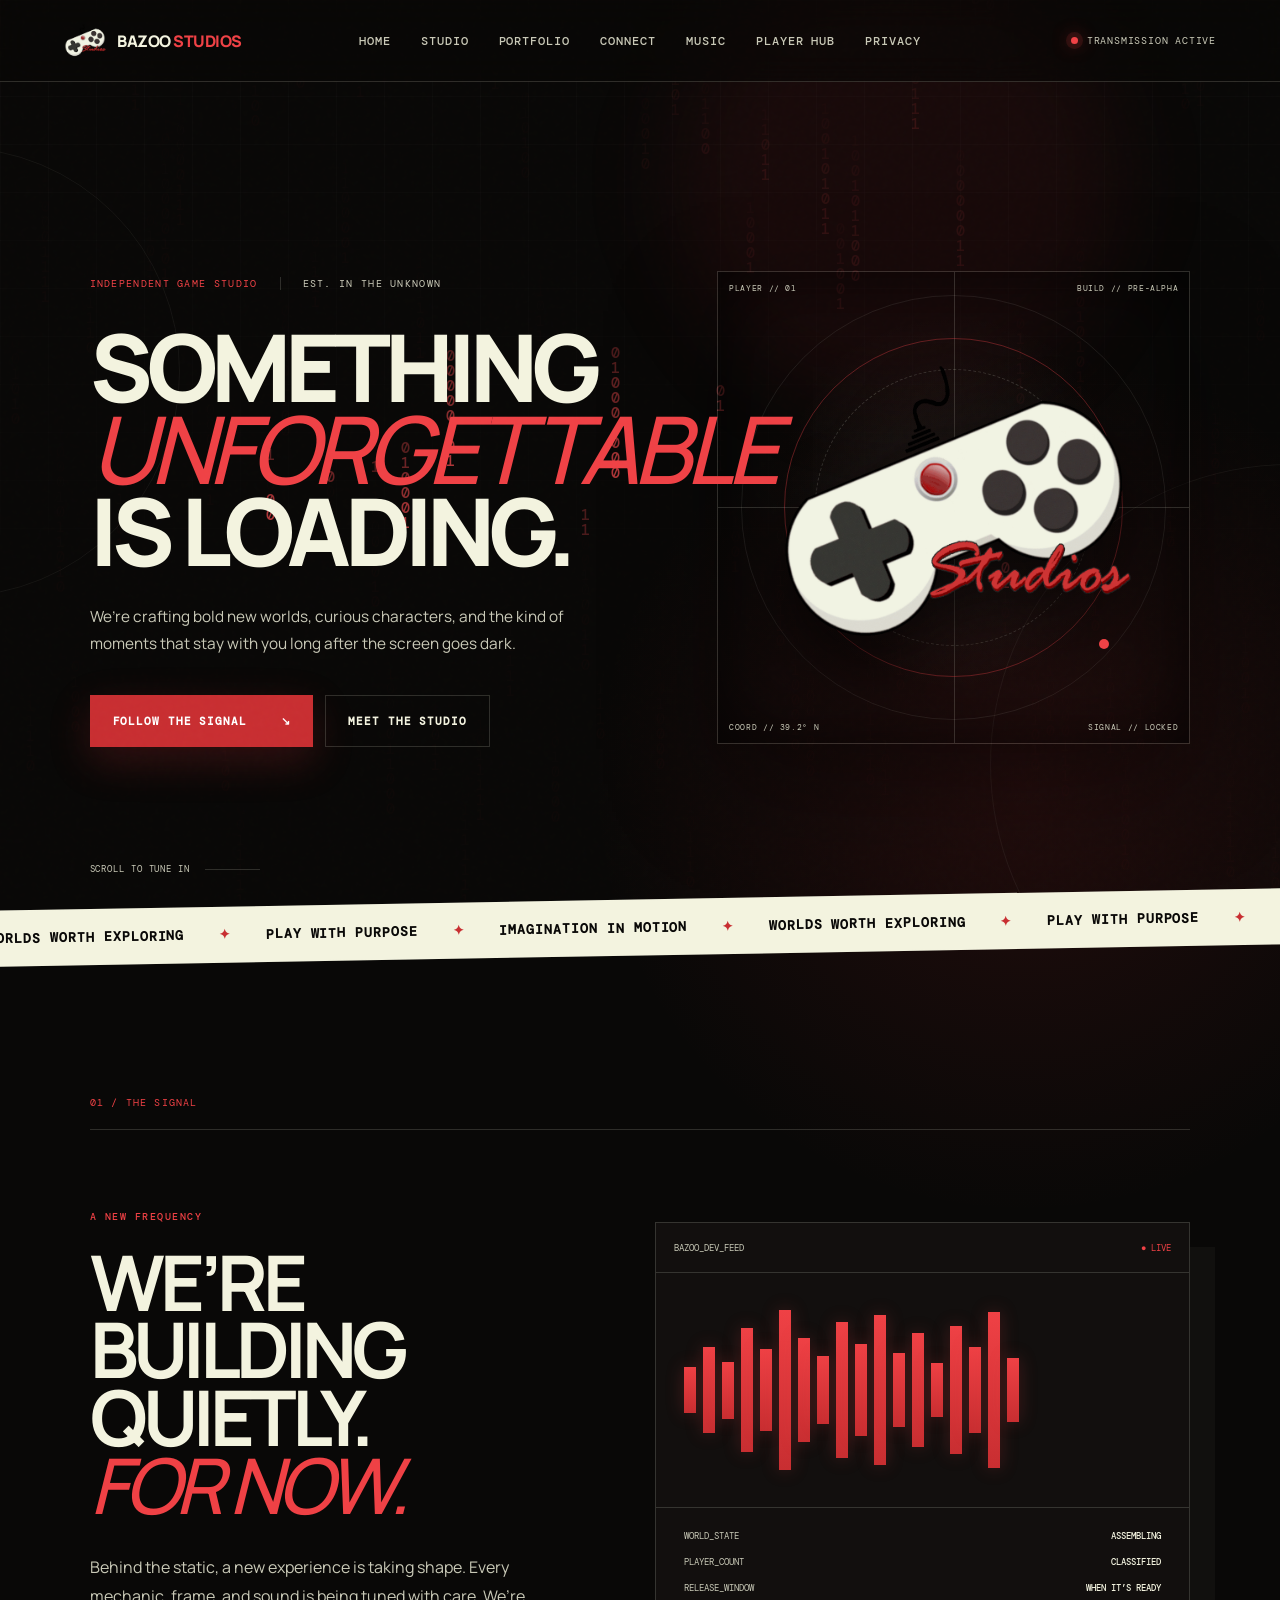
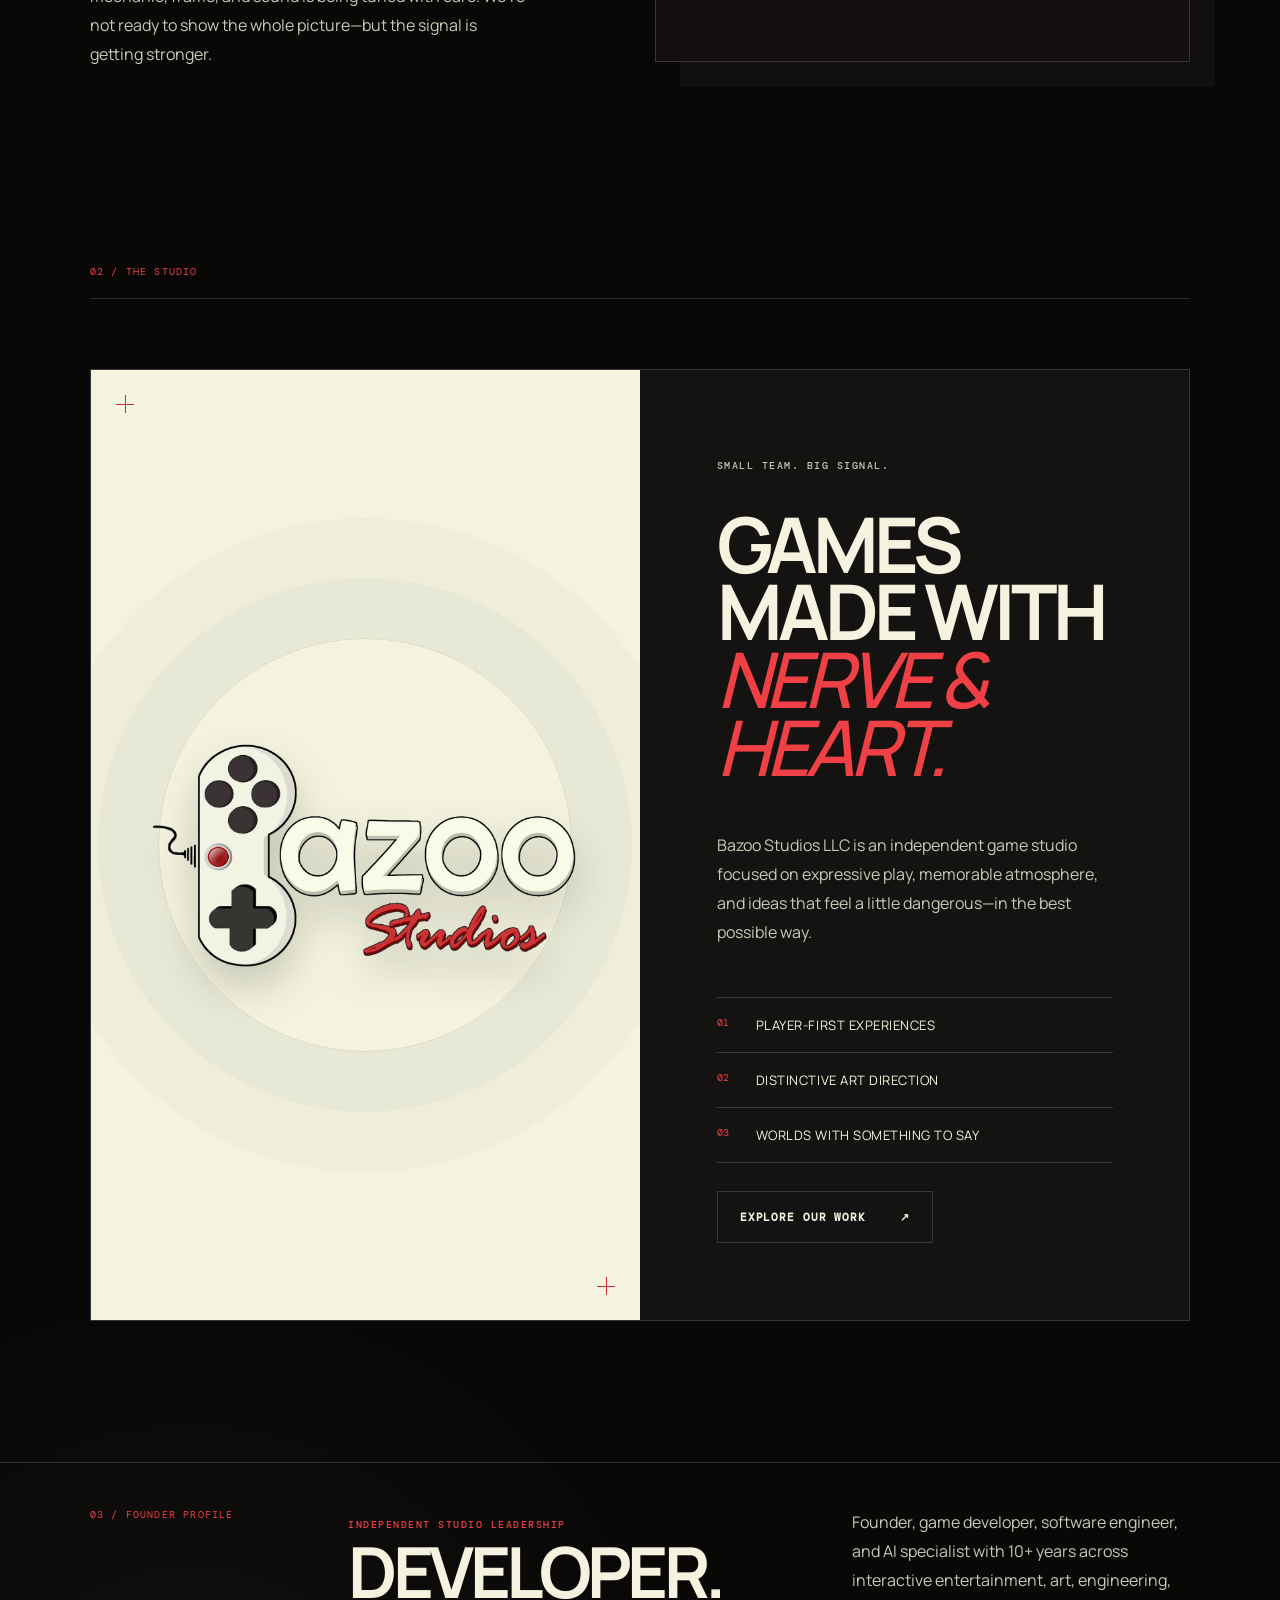
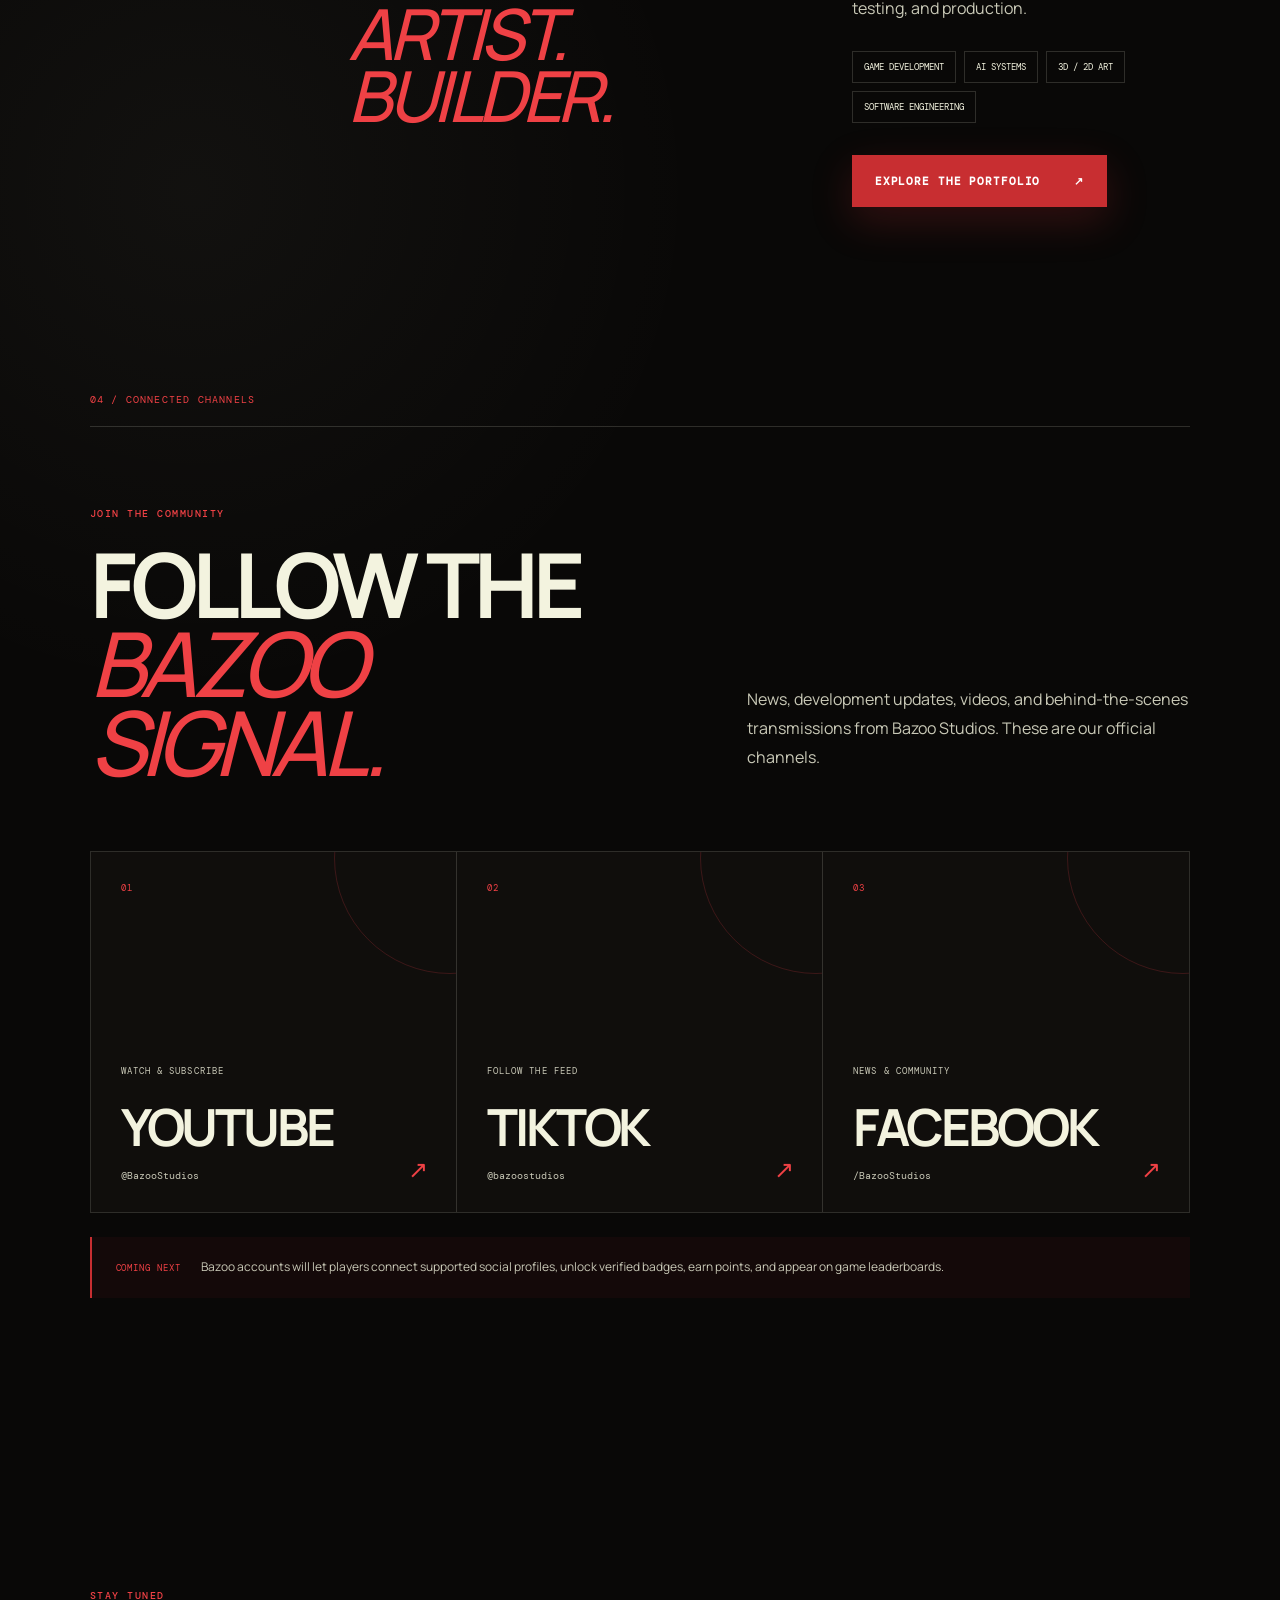
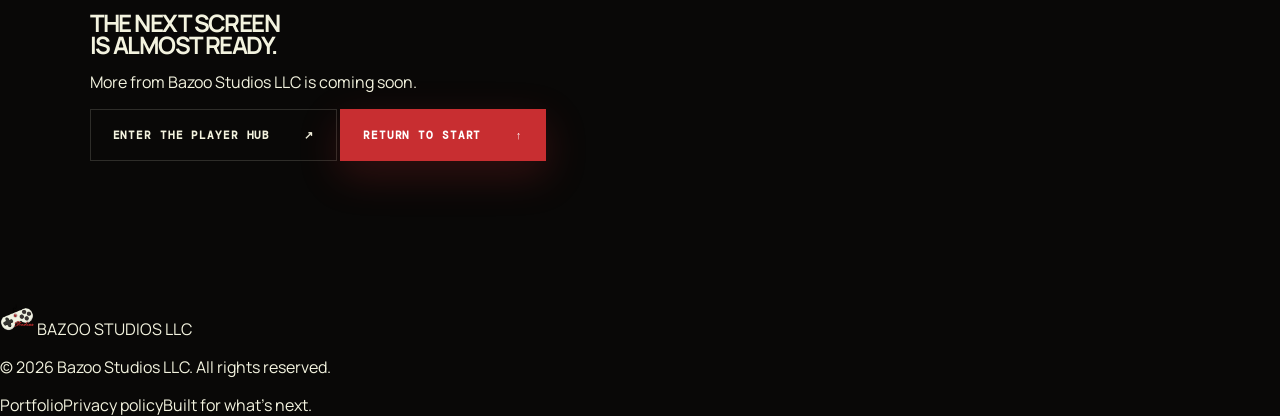
==== commit 9bd6d756: "Optimize all pages for mobile devices" ====
--- a/index.html
+++ b/index.html
@@ -41,6 +41,7 @@
       <a href="account.html">Player Hub</a>
       <a href="privacy.html">Privacy</a>
     </nav>
+    <button class="nav-toggle" type="button" aria-label="Open navigation" aria-expanded="false"><span></span></button>
     <span class="status"><i></i> Transmission active</span>
   </header>
 
--- a/styles.css
+++ b/styles.css
@@ -12,7 +12,7 @@
 }
 
 * { box-sizing: border-box; }
-html { scroll-behavior: smooth; }
+html { scroll-behavior: smooth; overflow-x: clip; }
 body {
   margin: 0;
   color: var(--cream);
@@ -92,6 +92,11 @@
 .site-header nav { display: flex; gap: 30px; font: 500 12px var(--mono); text-transform: uppercase; letter-spacing: .08em; }
 .site-header nav a { color: var(--cream-dim); transition: color .2s ease; }
 .site-header nav a:hover { color: var(--cream); }
+.nav-toggle { display: none; width: 44px; height: 44px; padding: 0; border: 1px solid var(--line); background: rgba(21,19,17,.82); color: var(--cream); cursor: pointer; }
+.nav-toggle span, .nav-toggle::before, .nav-toggle::after { content: ""; display: block; width: 18px; height: 1px; margin: 5px auto; background: currentColor; transition: transform .2s ease, opacity .2s ease; }
+.site-header.is-open .nav-toggle span { opacity: 0; }
+.site-header.is-open .nav-toggle::before { transform: translateY(6px) rotate(45deg); }
+.site-header.is-open .nav-toggle::after { transform: translateY(-6px) rotate(-45deg); }
 .status { justify-self: end; display: flex; align-items: center; gap: 9px; font: 10px var(--mono); text-transform: uppercase; color: var(--cream-dim); letter-spacing: .08em; }
 .status i { width: 7px; height: 7px; border-radius: 50%; background: var(--red-bright); box-shadow: 0 0 0 5px rgba(239,65,69,.12), 0 0 18px var(--red); animation: blink 1.7s infinite; }
 
@@ -103,6 +108,7 @@
   gap: clamp(40px, 7vw, 120px);
   align-items: center;
   position: relative;
+  overflow: clip;
 }
 .hero-copy { position: relative; z-index: 2; }
 .eyebrow { display: flex; gap: 22px; font: 10px var(--mono); text-transform: uppercase; letter-spacing: .13em; color: var(--cream-dim); }
@@ -209,11 +215,5 @@
 .account-hero h1 { font-size: clamp(4.5rem, 9vw, 10.5rem); margin: 35px 0; }
 .account-hero h1 span { color: var(--red-bright); font-style: italic; font-weight: 500; }
 .account-hero > div:first-child > p:last-child { max-width: 680px; color: var(--cream-dim); font-size: clamp(16px, 1.3vw, 20px); line-height: 1.75; }
-.auth-panel { padding: clamp(35px, 5vw, 65px); border: 1px solid var(--line); background: rgba(21,19,17,.86); box-shadow: 24px 24px 0 rgba(243,243,223,.03); }
-.auth-panel > img { width: min(250px, 72%); display: block; margin: 0 auto 45px; filter: drop-shadow(0 26px 24px rgba(0,0,0,.55)); }
-.auth-panel h2 { margin: 15px 0; font-size: clamp(30px, 3vw, 48px); line-height: 1; }
-.auth-panel > p:not(.kicker) { color: var(--cream-dim); line-height: 1.7; }
-.google-button { width: 100%; margin-top: 22px; }.google-button:disabled { opacity: .65; cursor: wait; }
-.google-mark { width: 24px; height: 24px; display: grid; place-items: center; border-radius: 50%; background: white; color: #4285f4; font: 800 14px var(--sans); }
-.auth-fineprint { font-size: 10px; text-align: center; }.auth-fin��;��-��k�w��@�͡���ܠ������������ɝ�����������Ԥ�쁅����ѥ��聙���Ѐ�́��͔������Ё������є��(��������ͥ������鱅�е���������ͥѥ����ѥ����ѽ�������쁍�����مȠ���ɕ�������쁙�������ĸ��مȠ��������ѕ�е�Ʌ�͙�ɴ�����ɍ�͔��(����������ѕ�Ё��������聍��������ఀ���ܰ�����ँ���������ఀ���ܰ������쁵��ݥ�Ѡ���������(����������ѕ�Ё�ā쁙��еͥ�聍������ɕ������ܰ���ɕ��쁵�ɝ����������������(����������ɼ�쁙��еͥ�聍��������ఀ��ܰ�����쁱�����������ĸ��쁍�����مȠ���ɕ�������������������ѽ������쁉�ɑ�ȵ���ѽ������ͽ����مȠ���������(����������ѕ�Ё͕�ѥ������������������쁉�ɑ�ȵ���ѽ������ͽ����مȠ���������(����������ѕ�Ё͕�ѥ����ȁ쁙��еͥ�聍��������ఀȸ��ܰ�����쁱��ѕȵ�������耴��͕�쁱�����������ĸ��ѕ�е�Ʌ�͙�ɴ聹���쁵�ɝ������ѽ��������(����������ѕ�Ё͕�ѥ����ȁ�����쁍�����مȠ��ɕ���ɥ��Ф쁵�ɝ���ɥ��������쁙���������مȠ���������(����������ѕ�Ё͕�ѥ�����쁍�����مȠ���ɕ�������쁱�����������ĸ����(����������ѕ�Ѐ������ѽ��쁵�ɝ���ѽ��������(�ѕ�е�����쁍�����مȠ��ɕ���ɥ��Ф쁉�ɑ�ȵ���ѽ������ͽ����ɝ�������԰�䰸Ф��((���A��љ�������(����љ����������쁉����ɽչ��مȠ��������(����љ�������ɼ�쁵���������聍��������٠���������������聍��������ఀ��ܰ�����ँ���������ఀ��ܰ������쁑������聝ɥ�쁝ɥ��ѕ����є����յ���ĸ�ՙȀ��ՙ�쁝��聍��������ఀ��ܰ������쁅������ѕ��聍��ѕ���(����љ��������ɼ��ā쁙��еͥ�聍������ɕ������ܰ��ĸ�ɕ��쁵�ɝ�����������(����љ����������쁵��ݥ�Ѡ������쁍�����مȠ���ɕ�������쁙��еͥ�聍��������ఀĸ��ܰ�����쁱�����������ĸ����(����љ��������쁉�ɑ�������ͽ����مȠ�������쁉����ɽչ��ɝ����İ���ܰ��Ԥ쁉��͡�����������������ɝ�����̰��̰��̰��̤��(����ѽ��쁡����������쁑������聙���쁅������ѕ��聍��ѕ�쁩��ѥ�䵍��ѕ������������ݕ�����������������쁉�ɑ�ȵ���ѽ������ͽ����مȠ�������쁍�����مȠ���ɕ�������쁙��������مȠ�������쁱��ѕȵ�������耸�ᕴ��(����ѽ�����ٔ�쁍�����مȠ��ɕ���ɥ��Ф��(������ɬ�쁵���������������쁑������聝ɥ���������ѕ��聍��ѕ��������������쁉����ɽչ��Ʌ������Ʌ����С��ɍ����ɝ��������ذ�䰸�Ф���Ʌ����ɕ�Ѐ����쁉�ɑ�ȵ���ѽ������ͽ����مȠ���������(������ɬ������ݥ�Ѡ����쁙��ѕ�聑ɽ��͡���ܠ������������ɝ�����������Ԥ�쁅����ѥ��聙���Ѐ�́��͔������Ё������є��(����љ�����������쁵�ɝ�������������������(����љ�������������؁쁑������聝ɥ�쁝ɥ��ѕ����є����յ��耸ݙȀĸ͙�쁝����������������������쁉�ɑ�ȵ���ѽ������ͽ����مȠ���������(����љ��������������鱅�е������쁉�ɑ�ȵ���ѽ�����(����љ���������Ё쁍�����مȠ��ɕ���ɥ��Ф쁙��������مȠ��������ѕ�е�Ʌ�͙�ɴ�����ɍ�͔쁱��ѕȵ�������耸ŕ���(����љ�����������쁵�ɝ����쁙��еͥ�������ѕ�е�Ʌ�͙�ɴ�����ɍ�͔쁱��ѕȵ�������耸�ѕ���(������ѥٔ��������������聍��������ఀ��ܰ����ँ���������ఀ��ܰ������쁉����ɽչ��مȠ���ɕ���쁍�����مȠ������쁑������聝ɥ�쁝ɥ��ѕ����є����յ��耸�ՙȀĸ�ՙ�쁝�������쁅������ѕ����х����(������ѥٔ�������������쁍�����مȠ��ɕ��쁙���������مȠ�������쁱��ѕȵ�������耸ŕ���(������ѥٔ��������쁵�ɝ����쁵��ݥ�Ѡ�������쁙��еͥ�聍��������ఀ��ܰ�����쁙��еݕ��������쁱�����������ĸ��쁱��ѕȵ�������耴���Օ���(����љ�����͕�ѥ�����������聍��������ఀ���ܰ�����ँ���������ఀ��ܰ��������(����љ�������������쁑������聝ɥ�쁝ɥ��ѕ����є����յ��耸љȀĸٙ�쁅������ѕ����х����(����љ��������������Ȱ������ɥ�����������Ȱ�����љ�ɴ���ɐ��Ȱ�����х�е͕�ѥ����ȁ쁙��еͥ�聍�����̸�ɕ�����ܰ���ɕ����(����������䵝ɥ��쁑������聝ɥ�쁝ɥ��ѕ����є����յ���ɕ���Р̰�řȤ쁵�ɝ���ѽ������쁉�ɑ�ȵѽ������ͽ����مȠ�������쁉�ɑ�ȵ���������ͽ����مȠ���������(����������䵝ɥ����ѥ����쁵����������������������������쁉�ɑ�ȵɥ��������ͽ����مȠ�������쁉�ɑ�ȵ���ѽ������ͽ����مȠ�������쁉����ɽչ��ɝ����İ���ܰ��Ȥ��Ʌ�ͥѥ��聉����ɽչ����́��͔���Ʌ�͙�ɴ���́��͔��(����������䵝ɥ����ѥ���顽ٕȁ쁉����ɽչ��ɝ��������ذ�䰸����Ʌ�͙�ɴ��Ʌ�ͱ�ѕd�������(����������䵝ɥ����ѥ�����������쁍�����مȠ��ɕ���ɥ��Ф쁙��������مȠ���������(����������䵝ɥ���́쁵�ɝ��������������쁙��еͥ��������(����������䵝ɥ����쁍�����مȠ���ɕ�������쁱�����������ĸ�쁙��еͥ��������(�����ɥ�����͕�ѥ������������ѽ��������(�����ɥ���������Ё쁑������聝ɥ�쁝ɥ��ѕ����є����յ��耸�ՙȀĸ�ՙ�쁝��聍��������ఀ���ܰ������쁵�ɝ���ѽ��������(�����ɥ�������������ͥѥ����ѥ����ѽ�������쁅�����͕����х����(�����ɥ�����������鱅�е������쁍�����مȠ���ɕ�������쁱�����������ĸ�쁵��ݥ�Ѡ��������(�ѥ�������쁉�ɑ�ȵѽ������ͽ����مȠ���������(�ѥ�����������ѥ�������������������쁉�ɑ�ȵ���ѽ������ͽ����مȠ���������(�ѥ�����������ѥ����ѥ������������ɕ���������������쁵�ɝ����������쁉����ɽչ��ɝ��������ذ�䰸��Ԥ쁉�ɑ�������ͽ����ɝ�������԰�䰸�Ԥ��(�ѥ���������ф�쁑������聙���쁩��ѥ�䵍��ѕ������������ݕ��쁍�����مȠ��ɕ���ɥ��Ф쁙��������مȠ�������쁱��ѕȵ�������耸�ᕴ��(�ѥ��������́쁵�ɝ�������������쁙��еͥ�聍��������ఀȸ��ܰ�������(�ѥ��������Ё쁵�ɝ�����������쁍�����مȠ���ɕ�������쁙��еͥ�������ѕ�е�Ʌ�͙�ɴ�����ɍ�͔쁱��ѕȵ�������耸�ٕ���(�ѥ�����������ѥ����������쁍�����مȠ���ɕ�������쁱�����������ĸ��쁙��еͥ��������(�ѥ�������հ���������������������(�ѥ���������х��́쁉�ɑ�ȵ���ѽ������ͽ����مȠ���������(�ѥ��������յ�������������������쁍��ͽ������ѕ�쁱��е��屔聹���쁑������聙���쁩��ѥ�䵍��ѕ������������ݕ��쁙��еݕ���������ѕ�е�Ʌ�͙�ɴ�����ɍ�͔��(�ѥ��������յ���������쁍�����مȠ��ɕ���ɥ��Ф쁙��������مȠ���������(���ɱ��ȵ�ɥ��쁑������聝ɥ�쁝ɥ��ѕ����є����յ���řȀř�쁝������쁉����ɽչ��مȠ���������(���ɱ��ȵ�ɥ����ѥ�����������������쁉����ɽչ��مȠ������ͽ�Ф��(���ɱ��ȵ�ɥ����ѥ�����������쁍�����مȠ��ɕ���ɥ��Ф쁙��������مȠ���������(���ɱ��ȵ�ɥ���́쁙��еͥ������쁵�ɝ���������������(���ɱ��ȵ�ɥ����쁵�ɝ������(��ɕ���ѥ��̵͕�ѥ������������ѽ��������(��ɕ���ѥ����ɥ��쁑������聝ɥ�쁝ɥ��ѕ����є����յ���řȀř�쁵�ɝ���ѽ������쁉�ɑ�������ͽ����مȠ���������(����љ�ɴ���ɐ�����Ս�ѥ�����ɐ���������聍��������ఀ��ܰ�������(����љ�ɴ���ɐ�쁉����ɽչ��مȠ���ɕ���쁍�����مȠ��������(����љ�ɴ���ɐ�������ȁ쁍�����مȠ��ɕ����(����љ�ɴ����Ր�쁑������聙���쁙����Ʌ���Ʌ�쁝������쁵�ɝ���ѽ��������(����љ�ɴ����Ր������������������������쁉�ɑ�������ͽ����ɝ�����ܰ��Ȥ쁙��������مȠ��������ѕ�е�Ʌ�͙�ɴ�����ɍ�͔��(���Ս�ѥ����ѕ�����������������쁉�ɑ�ȵ���ѽ������ͽ����مȠ���������(���Ս�ѥ����ѕ���������쁍�����مȠ��ɕ���ɥ��Ф쁙��������مȠ���������(���Ս�ѥ����ѕ���́쁵�ɝ�������������쁙��еͥ��������(���Ս�ѥ����ѕ����쁵�ɝ����쁍�����مȠ���ɕ�������쁙��еͥ��������(���������е�ɥ��쁑������聝ɥ�쁝ɥ��ѕ����є����յ���ɕ���Ра�řȤ쁵�ɝ���ѽ������쁉�ɑ�������ͽ����مȠ���������(���������е�ɥ����ѥ�����������������쁵���������������쁉�ɑ�ȵɥ��������ͽ����مȠ�������쁑������聙���쁙��൑�ɕ�ѥ��聍��յ���(���������е�ɥ����ѥ���鱅�е������쁉�ɑ�ȵɥ�������(���������е�ɥ����ɽ���쁍�����مȠ��ɕ���ɥ��Ф쁙��еͥ������쁱��ѕȵ�������耴��ݕ���(���������е�ɥ�������쁵�ɝ���ѽ�聅�Ѽ쁙��еݕ���������ѕ�е�Ʌ�͙�ɴ�����ɍ�͔��(���������е�ɥ����쁍�����مȠ���ɕ�������쁱�����������ĸ��쁙��еͥ��������(��������ѥ��́쁑������聙���쁙����Ʌ���Ʌ�쁝����������������ѽ��������(��������ѥ��́�����쁉�ɑ�������ͽ����مȠ�������������������������쁍�����مȠ���ɕ�������쁙��������مȠ��������ѕ�е�Ʌ�͙�ɴ�����ɍ�͔��(����х�е͕�ѥ���쁵������������٠��������聍��������ఀ���ܰ�����ँ���������ఀ��ܰ������쁑������聙���쁙��൑�ɕ�ѥ��聍��յ�쁅������ѕ��聍��ѕ�쁩��ѥ�䵍��ѕ��聍��ѕ��ѕ�е�����聍��ѕ����ͥѥ���ɕ��ѥٔ쁽ٕə���聡�������(����х�е͕�ѥ������鹽Р����х�е�ɉ�Ф����ͥѥ���ɕ��ѥٔ�赥��������(����х�е͕�ѥ������鹽Р������Ȥ�쁵��ݥ�Ѡ������쁍�����مȠ���ɕ�������쁱�����������ĸ���(����х�е�ɉ�Ё���ͥѥ��聅�ͽ��є�ݥ�Ѡ聵������ܰ������쁅����еɅѥ���쁉�ɑ�������ͽ����ɝ�������԰�䰸�Ф쁉�ɑ�ȵɅ��������쁉��͡����������������ɝ�������԰�䰸��ؤ��������������ɝ�������԰�䰸��Ԥ��(����х�е��ѥ��́쁑������聙���쁙����Ʌ���Ʌ�쁩��ѥ�䵍��ѕ��聍��ѕ�쁝�������쁵�ɝ�����������(����х�е����ѥ���쁍�����مȠ���ɕ�������쁙��������مȠ��������ѕ�е�Ʌ�͙�ɴ�����ɍ�͔쁱��ѕȵ�������耸ŕ���(�ݽɬ��ɥ��쁑������聝ɥ�쁝ɥ��ѕ����є����յ���řȀř�쁝������쁵�ɝ���ѽ������쁉����ɽչ��مȠ�������쁉�ɑ�������ͽ����مȠ���������(�ݽɬ���ɐ�쁵�����������������������聍��������ఀ��ܰ�����쁉����ɽչ��مȠ������ͽ�Ф쁑������聙���쁙��൑�ɕ�ѥ��聍��յ�쁩��ѥ�䵍��ѕ������������ݕ����Ʌ�ͥѥ��聉����ɽչ����́��͔���Ʌ�͙�ɴ���́��͔��(�ݽɬ���ɐ顽ٕȁ쁉����ɽչ�而ň������Ʌ�͙�ɴ��Ʌ�ͱ�ѕd�������(�ݽɬ���ɐ������ɕ��쁝ɥ�����յ��Ā����쁵���������������쁉����ɽչ��Ʌ������Ʌ����С��ɍ����Ѐ�����Ԕ��ɝ��������ذ�䰸Ȥ���Ʌ����ɕ�Ѐ�Ԕ���مȠ������ͽ�Ф��(�ݽɬ�������쁍�����مȠ��ɕ���ɥ��Ф쁙��������مȠ�������쁱��ѕȵ�������耸ŕ���(�ݽɬ���ɐ��́쁵��ݥ�Ѡ������쁵�ɝ��������������쁙��еͥ�聍������ɕ�����ܰ�и�ɕ��쁱������������쁱��ѕȵ�������耴��Օ��ѕ�е�Ʌ�͙�ɴ�����ɍ�͔��(�ݽɬ���ɐ鹽Р�ݽɬ���ɐ������ɕ����́쁙��еͥ�聍�����ĸ�ɕ�����ܰ�̸�ɕ����(�ݽɬ���ɐ���쁵��ݥ�Ѡ������쁍�����مȠ���ɕ�������쁱�����������ĸ����(�ݽɬ�х�́쁑������聙���쁙����Ʌ���Ʌ�쁝������쁵�ɝ�����������(�ݽɬ�х�́����������������������쁉�ɑ�������ͽ����مȠ�������쁍�����مȠ���ɕ�������쁙��������مȠ��������ѕ�е�Ʌ�͙�ɴ�����ɍ�͔��(�ɕ�յ����ɼ�쁵���������聅�Ѽ��()���Ʌ��́����Ё�����������Ʌ�͙�ɴ��Ʌ�ͱ�ѕd����ɽхє��ő�����������Ʌ�͙�ɴ��Ʌ�ͱ�ѕd�����ँɽхє�ő������)���Ʌ��́������Ѽ���Ʌ�͙�ɴ�ɽхє�����������)���Ʌ��́�ձ͔������쁉��͡����������������ɝ�������԰�����������쁉��͡�������������ɝ�������԰�������)���Ʌ��́�����������쁽������耸�����)���Ʌ��͍́���������������Ʌ�͙�ɴ��Ʌ�ͱ�ѕ`���������)���Ʌ��́݅ٔ��Ѽ���Ʌ�͙�ɴ�͍���d���Ԥ쁽������耸�����)���Ʌ��́����Օ���Ѽ���Ʌ�͙�ɴ��Ʌ�ͱ�ѕ`���������()����������ݥ�Ѡ�����ँ�(���ͥє������ȁ쁝ɥ��ѕ����є����յ���řȁ��Ѽ��(���ͥє������ȁ��؁쁑������聹�����(�����ɼ�쁝ɥ��ѕ����є����յ���ř����������ѽ��������(�����ɼ���Ё쁵��ݥ�Ѡ�������ݥ�Ѡ�����쁩��ѥ��͕��聍��ѕ���(���͍ɽ����Ք�쁑������聹�����(���ͥ������ɥ�����������Ѽ���ɐ�쁝ɥ��ѕ����є����յ���ř���(���������х���쁵�����������������(����������Ʌ��쁝ɥ��ѕ����є����յ���ř���(����������ͥ���쁉�ɑ�ȵɥ�����쁉�ɑ�ȵ���ѽ������ͽ����مȠ�������쁑������聙���쁅������ѕ��聍��ѕ�쁝����������������������������(����������ͥ����������ͥѥ����хѥ��ݥ�Ѡ��������(����������ͥ������鱅�е���������ͥѥ����хѥ�쁵�ɝ�������聅�Ѽ��(�����չ��ȵ��ɥ��쁝ɥ��ѕ����є����յ���ř���(�������չе��ɼ�������ȵ�ɥ��������չе�Չ�ɥ���������ɉ��ɐ���������쁝ɥ��ѕ����є����յ���ř���(�����ͥ����ɼ������մ��ɥ��쁝ɥ��ѕ����є����յ���ř���(�����ͥ��٥�Յ���ݥ�Ѡ聵�������ఀ�����쁩��ѥ��͕��聍��ѕ���(���ͽ�������������쁝ɥ��ѕ����є����յ���ř���(���ͽ������ɥ��쁝ɥ��ѕ����є����յ���ř���(���ͽ�������ɐ�쁵���������������쁉�ɑ�ȵɥ�����쁉�ɑ�ȵ���ѽ������ͽ����مȠ���������(���ͽ�������ɐ鱅�е������쁉�ɑ�ȵ���ѽ�����(������љ�������ɼ�쁝ɥ��ѕ����є����յ���ř���(������љ��������쁵��ݥ�Ѡ��������(������љ�������������쁝ɥ��ѕ����є����յ���ř�쁝���������(������������䵝ɥ��쁝ɥ��ѕ����є����յ���ɕ���РȰ�řȤ��(�������ɥ���������Ё쁝ɥ��ѕ����є����յ���ř���(�������ɥ�������������ͥѥ����хѥ���(����ɕ���ѥ����ɥ��쁝ɥ��ѕ����є����յ���ř���(�����������е�ɥ��쁝ɥ��ѕ����є����յ���ɕ���РȰ�řȤ��(���ݽɬ��ɥ��쁝ɥ��ѕ����є����յ���ř���(���ݽɬ���ɐ������ɕ��쁝ɥ�����յ�聅�Ѽ��(�����������е�ɥ����ѥ����쁉�ɑ�ȵ���ѽ������ͽ����مȠ���������)�()����������ݥ�Ѡ�����ँ�(���ͥє������ȁ쁡������������(����х��́쁑������聹�����(�����ɼ�쁵���������聅�Ѽ��������������������������(�����ɼ��ā쁙��еͥ�聍�����ȸ��ɕ����ĸ��ܰ��ɕ��쁱��ѕȵ�������耴���Օ���(����啉ɽ܁��쁑������聹�����(�����ɼ���ѥ��́쁑������聝ɥ�쁝ɥ��ѕ����є����յ���ř���(�����ɼ���ѥ��̀����ѽ���ݥ�Ѡ�������(�����ɼ���Ё쁅����еɅѥ�����(�������ɽ���ȁ�ݥ�Ѡ��ؔ��(���͕�ѥ������������������������(���ͥ������Ȱ���������Ѽ��ȁ쁙��еͥ�聍�����ȸ�ɕ������ܰ��ɕ����(���ͥ��������ͽ���쁵�����������������(���ٕ݅��ɴ�쁡�����������쁝����������������������������(������ͽ���ɕ����Ё����������������������(���������х���쁵������������������������������(����������Ѽ�������������������������(�����ѕȁ쁝ɥ��ѕ����є����յ���ř��ѕ�е�����聍��ѕ�쁩��ѥ�䵥ѕ��聍��ѕ���(�����ѕȀ����؁쁩��ѥ��͕��聅�Ѽ��(����������ͥ���쁙����Ʌ���Ʌ���(����������ͥ������鱅�е�������ݥ�Ѡ�����쁵�ɝ������(������������ѕ�Ё����������������������(������������ѕ�Ё�ā쁙��еͥ��и�ɕ���(������љ�������ɼ�쁵���������聅�Ѽ��������������������������(������љ��������ɼ��ā쁙��еͥ�聍������ɕ������ܰ��ɕ����(������љ��������ɼ����ɼ���ѥ��́쁑������聝ɥ�쁝ɥ��ѕ����є����յ���ř���(������љ��������ɼ�����ѽ���ݥ�Ѡ�������(��������ѥٔ������쁝ɥ��ѕ����є����յ���ř�쁝���������(��������ѥٔ��������쁙��еͥ��������(������љ��������������Ȱ������ɥ�����������Ȱ�����љ�ɴ���ɐ��Ȱ�����х�е͕�ѥ����ȁ쁙��еͥ�聍�����̸�ɕ������ܰ�и�ɕ����(������������䵝ɥ��쁝ɥ��ѕ����є����յ���ř���(������������䵝ɥ����ѥ����쁵�����������������(���ѥ�����������ѥ����ѥ������������ɕ��쁵�ɝ��������������������������(�����ɱ��ȵ�ɥ��쁝ɥ��ѕ����є����յ���ř���(����ɕ���ѥ����ɥ��쁵�ɝ�������������(�����������е�ɥ��쁝ɥ��ѕ����є����յ���ř���(�����������е�ɥ����ѥ����쁉�ɑ�ȵɥ�������(������х�е��ѥ��́쁑������聝ɥ��ݥ�Ѡ�������(������х�е��ѥ��̀����ѽ��쁵��ݥ�Ѡ�����쁽ٕə��ܵ�Ʌ�聅��ݡ�ɔ��(���ݽɬ���ɐ���ݽɬ���ɐ������ɕ��쁵�����������������(���ͽ��������������ȁ쁙��еͥ�聍�����̸�ɕ������ܰ�и�ɕ����(���ͽ�������є������쁑������聉����쁵�ɝ������������(�������չе��ɼ�쁵���������聅�Ѽ�������չе��ɼ��ā쁙��еͥ�聍�����̸�ɕ������ܰ�Ը�ɕ����������ɉ��ɐ�ɽ܁쁝ɥ��ѕ����є����յ��������řȀ��������������������������������ɉ��ɐ�ɽ܁͵����쁑������聹�����(�����ͥ����ɼ�쁵���������聅�Ѽ�����ͥ�����䁠ā쁙��еͥ�聍�����̸�ɕ������ܰ�Ը�ɕ��������ѥ�䵍��ͽ�����Ʌ���쁡�����������쁵�ɝ��������ݥ�Ѡ聍���������������������մ���ф�쁑������聝ɥ���(������ɥ�Ʌ���쁽������耸����)�()��������ɕ���̵ɕ�Ս�����ѥ���ɕ�Ս����(�������鉕��ɔ����酙ѕȁ쁅����ѥ�����Ʌѥ��耸�ŵ̀������х��쁅����ѥ����ѕɅѥ�����չ��Ā������х���͍ɽ�������٥��聅�Ѽ�������х����(���ɕٕ���쁽����������Ʌ�͙�ɴ聹�����(������ͽȵ���܁쁑������聹�����(������ɥ�Ʌ���쁑������聹�����)�+.auth-panel { padding: clamp(35px, 5vw, 65px); border: 1px solid var(--line); background: rgba(21,19,17,.86); box-shadow: 24px 24px 0 rgba(2߾���+��k�w��q���مȠ��ɕ���ɥ��Ф��(������ɬ�쁵���������������쁑������聝ɥ���������ѕ��聍��ѕ��������������쁉����ɽչ��Ʌ������Ʌ����С��ɍ����ɝ��������ذ�䰸�Ф���Ʌ����ɕ�Ѐ����쁉�ɑ�ȵ���ѽ������ͽ����مȠ���������(������ɬ������ݥ�Ѡ����쁙��ѕ�聑ɽ��͡���ܠ������������ɝ�����������Ԥ�쁅����ѥ��聙���Ѐ�́��͔������Ё������є��(����љ�����������쁵�ɝ�������������������(����љ�������������؁쁑������聝ɥ�쁝ɥ��ѕ����є����յ��耸ݙȀĸ͙�쁝����������������������쁉�ɑ�ȵ���ѽ������ͽ����مȠ���������(����љ��������������鱅�е������쁉�ɑ�ȵ���ѽ�����(����љ���������Ё쁍�����مȠ��ɕ���ɥ��Ф쁙��������مȠ��������ѕ�е�Ʌ�͙�ɴ�����ɍ�͔쁱��ѕȵ�������耸ŕ���(����љ�����������쁵�ɝ����쁙��еͥ�������ѕ�е�Ʌ�͙�ɴ�����ɍ�͔쁱��ѕȵ�������耸�ѕ���(������ѥٔ��������������聍��������ఀ��ܰ����ँ���������ఀ��ܰ������쁉����ɽչ��مȠ���ɕ���쁍�����مȠ������쁑������聝ɥ�쁝ɥ��ѕ����є����յ��耸�ՙȀĸ�ՙ�쁝�������쁅������ѕ����х����(������ѥٔ�������������쁍�����مȠ��ɕ��쁙���������مȠ�������쁱��ѕȵ�������耸ŕ���(������ѥٔ��������쁵�ɝ����쁵��ݥ�Ѡ�������쁙��еͥ�聍��������ఀ��ܰ�����쁙��еݕ��������쁱�����������ĸ��쁱��ѕȵ�������耴���Օ���(����љ�����͕�ѥ�����������聍��������ఀ���ܰ�����ँ���������ఀ��ܰ��������(����љ�������������쁑������聝ɥ�쁝ɥ��ѕ����є����յ��耸љȀĸٙ�쁅������ѕ����х����(����љ��������������Ȱ������ɥ�����������Ȱ�����љ�ɴ���ɐ��Ȱ�����х�е͕�ѥ����ȁ쁙��еͥ�聍�����̸�ɕ�����ܰ���ɕ����(����������䵝ɥ��쁑������聝ɥ�쁝ɥ��ѕ����є����յ���ɕ���Р̰�řȤ쁵�ɝ���ѽ������쁉�ɑ�ȵѽ������ͽ����مȠ�������쁉�ɑ�ȵ���������ͽ����مȠ���������(����������䵝ɥ����ѥ����쁵����������������������������쁉�ɑ�ȵɥ��������ͽ����مȠ�������쁉�ɑ�ȵ���ѽ������ͽ����مȠ�������쁉����ɽչ��ɝ����İ���ܰ��Ȥ��Ʌ�ͥѥ��聉����ɽչ����́��͔���Ʌ�͙�ɴ���́��͔��(����������䵝ɥ����ѥ���顽ٕȁ쁉����ɽչ��ɝ��������ذ�䰸����Ʌ�͙�ɴ��Ʌ�ͱ�ѕd�������(����������䵝ɥ����ѥ�����������쁍�����مȠ��ɕ���ɥ��Ф쁙��������مȠ���������(����������䵝ɥ���́쁵�ɝ��������������쁙��еͥ��������(����������䵝ɥ����쁍�����مȠ���ɕ�������쁱�����������ĸ�쁙��еͥ��������(�����ɥ�����͕�ѥ������������ѽ��������(�����ɥ���������Ё쁑������聝ɥ�쁝ɥ��ѕ����є����յ��耸�ՙȀĸ�ՙ�쁝��聍��������ఀ���ܰ������쁵�ɝ���ѽ��������(�����ɥ�������������ͥѥ����ѥ����ѽ�������쁅�����͕����х����(�����ɥ�����������鱅�е������쁍�����مȠ���ɕ�������쁱�����������ĸ�쁵��ݥ�Ѡ��������(�ѥ�������쁉�ɑ�ȵѽ������ͽ����مȠ���������(�ѥ�����������ѥ�������������������쁉�ɑ�ȵ���ѽ������ͽ����مȠ���������(�ѥ�����������ѥ����ѥ������������ɕ���������������쁵�ɝ����������쁉����ɽչ��ɝ��������ذ�䰸��Ԥ쁉�ɑ�������ͽ����ɝ�������԰�䰸�Ԥ��(�ѥ���������ф�쁑������聙���쁩��ѥ�䵍��ѕ������������ݕ��쁍�����مȠ��ɕ���ɥ��Ф쁙��������مȠ�������쁱��ѕȵ�������耸�ᕴ��(�ѥ��������́쁵�ɝ�������������쁙��еͥ�聍��������ఀȸ��ܰ�������(�ѥ��������Ё쁵�ɝ�����������쁍�����مȠ���ɕ�������쁙��еͥ�������ѕ�е�Ʌ�͙�ɴ�����ɍ�͔쁱��ѕȵ�������耸�ٕ���(�ѥ�����������ѥ����������쁍�����مȠ���ɕ�������쁱�����������ĸ��쁙��еͥ��������(�ѥ�������հ���������������������(�ѥ���������х��́쁉�ɑ�ȵ���ѽ������ͽ����مȠ���������(�ѥ��������յ�������������������쁍��ͽ������ѕ�쁱��е��屔聹���쁑������聙���쁩��ѥ�䵍��ѕ������������ݕ��쁙��еݕ���������ѕ�е�Ʌ�͙�ɴ�����ɍ�͔��(�ѥ��������յ���������쁍�����مȠ��ɕ���ɥ��Ф쁙��������مȠ���������(���ɱ��ȵ�ɥ��쁑������聝ɥ�쁝ɥ��ѕ����є����յ���řȀř�쁝������쁉����ɽչ��مȠ���������(���ɱ��ȵ�ɥ����ѥ�����������������쁉����ɽչ��مȠ������ͽ�Ф��(���ɱ��ȵ�ɥ����ѥ�����������쁍�����مȠ��ɕ���ɥ��Ф쁙��������مȠ���������(���ɱ��ȵ�ɥ���́쁙��еͥ������쁵�ɝ���������������(���ɱ��ȵ�ɥ����쁵�ɝ������(��ɕ���ѥ��̵͕�ѥ������������ѽ��������(��ɕ���ѥ����ɥ��쁑������聝ɥ�쁝ɥ��ѕ����є����յ���řȀř�쁵�ɝ���ѽ������쁉�ɑ�������ͽ����مȠ���������(����љ�ɴ���ɐ�����Ս�ѥ�����ɐ���������聍��������ఀ��ܰ�������(����љ�ɴ���ɐ�쁉����ɽչ��مȠ���ɕ���쁍�����مȠ��������(����љ�ɴ���ɐ�������ȁ쁍�����مȠ��ɕ����(����љ�ɴ����Ր�쁑������聙���쁙����Ʌ���Ʌ�쁝������쁵�ɝ���ѽ��������(����љ�ɴ����Ր������������������������쁉�ɑ�������ͽ����ɝ�����ܰ��Ȥ쁙��������مȠ��������ѕ�е�Ʌ�͙�ɴ�����ɍ�͔��(���Ս�ѥ����ѕ�����������������쁉�ɑ�ȵ���ѽ������ͽ����مȠ���������(���Ս�ѥ����ѕ���������쁍�����مȠ��ɕ���ɥ��Ф쁙��������مȠ���������(���Ս�ѥ����ѕ���́쁵�ɝ�������������쁙��еͥ��������(���Ս�ѥ����ѕ����쁵�ɝ����쁍�����مȠ���ɕ�������쁙��еͥ��������(���������е�ɥ��쁑������聝ɥ�쁝ɥ��ѕ����є����յ���ɕ���Ра�řȤ쁵�ɝ���ѽ������쁉�ɑ�������ͽ����مȠ���������(���������е�ɥ����ѥ�����������������쁵���������������쁉�ɑ�ȵɥ��������ͽ����مȠ�������쁑������聙���쁙��൑�ɕ�ѥ��聍��յ���(���������е�ɥ����ѥ���鱅�е������쁉�ɑ�ȵɥ�������(���������е�ɥ����ɽ���쁍�����مȠ��ɕ���ɥ��Ф쁙��еͥ������쁱��ѕȵ�������耴��ݕ���(���������е�ɥ�������쁵�ɝ���ѽ�聅�Ѽ쁙��еݕ���������ѕ�е�Ʌ�͙�ɴ�����ɍ�͔��(���������е�ɥ����쁍�����مȠ���ɕ�������쁱�����������ĸ��쁙��еͥ��������(��������ѥ��́쁑������聙���쁙����Ʌ���Ʌ�쁝����������������ѽ��������(��������ѥ��́�����쁉�ɑ�������ͽ����مȠ�������������������������쁍�����مȠ���ɕ�������쁙��������مȠ��������ѕ�е�Ʌ�͙�ɴ�����ɍ�͔��(����х�е͕�ѥ���쁵������������٠��������聍��������ఀ���ܰ�����ँ���������ఀ��ܰ������쁑������聙���쁙��൑�ɕ�ѥ��聍��յ�쁅������ѕ��聍��ѕ�쁩��ѥ�䵍��ѕ��聍��ѕ��ѕ�е�����聍��ѕ����ͥѥ���ɕ��ѥٔ쁽ٕə���聡�������(����х�е͕�ѥ������鹽Р����х�е�ɉ�Ф����ͥѥ���ɕ��ѥٔ�赥��������(����х�е͕�ѥ������鹽Р������Ȥ�쁵��ݥ�Ѡ������쁍�����مȠ���ɕ�������쁱�����������ĸ���(����х�е�ɉ�Ё���ͥѥ��聅�ͽ��є�ݥ�Ѡ聵������ܰ������쁅����еɅѥ���쁉�ɑ�������ͽ����ɝ�������԰�䰸�Ф쁉�ɑ�ȵɅ��������쁉��͡����������������ɝ�������԰�䰸��ؤ��������������ɝ�������԰�䰸��Ԥ��(����х�е��ѥ��́쁑������聙���쁙����Ʌ���Ʌ�쁩��ѥ�䵍��ѕ��聍��ѕ�쁝�������쁵�ɝ�����������(����х�е����ѥ���쁍�����مȠ���ɕ�������쁙��������مȠ��������ѕ�е�Ʌ�͙�ɴ�����ɍ�͔쁱��ѕȵ�������耸ŕ���(�ݽɬ��ɥ��쁑������聝ɥ�쁝ɥ��ѕ����є����յ���řȀř�쁝������쁵�ɝ���ѽ������쁉����ɽչ��مȠ�������쁉�ɑ�������ͽ����مȠ���������(�ݽɬ���ɐ�쁵�����������������������聍��������ఀ��ܰ�����쁉����ɽչ��مȠ������ͽ�Ф쁑������聙���쁙��൑�ɕ�ѥ��聍��յ�쁩��ѥ�䵍��ѕ������������ݕ����Ʌ�ͥѥ��聉����ɽչ����́��͔���Ʌ�͙�ɴ���́��͔��(�ݽɬ���ɐ顽ٕȁ쁉����ɽչ�而ň������Ʌ�͙�ɴ��Ʌ�ͱ�ѕd�������(�ݽɬ���ɐ������ɕ��쁝ɥ�����յ��Ā����쁵���������������쁉����ɽչ��Ʌ������Ʌ����С��ɍ����Ѐ�����Ԕ��ɝ��������ذ�䰸Ȥ���Ʌ����ɕ�Ѐ�Ԕ���مȠ������ͽ�Ф��(�ݽɬ�������쁍�����مȠ��ɕ���ɥ��Ф쁙��������مȠ�������쁱��ѕȵ�������耸ŕ���(�ݽɬ���ɐ��́쁵��ݥ�Ѡ������쁵�ɝ��������������쁙��еͥ�聍������ɕ�����ܰ�и�ɕ��쁱������������쁱��ѕȵ�������耴��Օ��ѕ�е�Ʌ�͙�ɴ�����ɍ�͔��(�ݽɬ���ɐ鹽Р�ݽɬ���ɐ������ɕ����́쁙��еͥ�聍�����ĸ�ɕ�����ܰ�̸�ɕ����(�ݽɬ���ɐ���쁵��ݥ�Ѡ������쁍�����مȠ���ɕ�������쁱�����������ĸ����(�ݽɬ�х�́쁑������聙���쁙����Ʌ���Ʌ�쁝������쁵�ɝ�����������(�ݽɬ�х�́����������������������쁉�ɑ�������ͽ����مȠ�������쁍�����مȠ���ɕ�������쁙��������مȠ��������ѕ�е�Ʌ�͙�ɴ�����ɍ�͔��(�ɕ�յ����ɼ�쁵���������聅�Ѽ��()���Ʌ��́����Ё�����������Ʌ�͙�ɴ��Ʌ�ͱ�ѕd����ɽхє��ő�����������Ʌ�͙�ɴ��Ʌ�ͱ�ѕd�����ँɽхє�ő������)���Ʌ��́������Ѽ���Ʌ�͙�ɴ�ɽхє�����������)���Ʌ��́�ձ͔������쁉��͡����������������ɝ�������԰�����������쁉��͡�������������ɝ�������԰�������)���Ʌ��́�����������쁽������耸�����)���Ʌ��͍́���������������Ʌ�͙�ɴ��Ʌ�ͱ�ѕ`���������)���Ʌ��́݅ٔ��Ѽ���Ʌ�͙�ɴ�͍���d���Ԥ쁽������耸�����)���Ʌ��́����Օ���Ѽ���Ʌ�͙�ɴ��Ʌ�ͱ�ѕ`���������()����������ݥ�Ѡ�����ँ�(���ѵ���͍ɽ�����������ѽ��������(���ͥє������ȁ쁝ɥ��ѕ����є����յ���řȁ��Ѽ���Ѽ��������������������쁝���������(���ͥє������ȁ��؁���ͥѥ��聅�ͽ��є쁑������聝ɥ�쁝�����ѽ�聍��������������쁱���������ɥ���������������������쁉�ɑ�������ͽ����مȠ�������쁉����ɽչ��ɝ�����ܰ��ܤ쁉����ɽ�����ѕ�聉��Ƞ����쁉��͡�����������������ɝ����������Ԥ쁽���������٥ͥ������聡�������Ʌ�͙�ɴ��Ʌ�ͱ�ѕd��������Ʌ�ͥѥ��聽�����䀸�́��͔���Ʌ�͙�ɴ���́��͔��٥ͥ�����䀸����(���ͥє������ȁ��؁��쁵��������������쁑������聙���쁅������ѕ��聍��ѕ����������������쁉�ɑ�ȵ���ѽ������ͽ����مȠ�������쁙��еͥ��������(���ͥє������ȁ��؁�鱅�е������쁉�ɑ�ȵ���ѽ�����(���ͥє������ȹ�̵�������؁쁽���������٥ͥ�������٥ͥ�����Ʌ�͙�ɴ��Ʌ�ͱ�ѕd�����(�����صѽ�����쁑������聉������(�����ɼ�쁝ɥ��ѕ����є����յ���ř����������ѽ��������(�����ɼ���Ё쁵��ݥ�Ѡ�������ݥ�Ѡ�����쁩��ѥ��͕��聍��ѕ���(���͍ɽ����Ք�쁑������聹�����(���ͥ������ɥ�����������Ѽ���ɐ�쁝ɥ��ѕ����є����յ���ř���(���������х���쁵�����������������(����������Ʌ��쁝ɥ��ѕ����є����յ���ř���(����������ͥ���쁉�ɑ�ȵɥ�����쁉�ɑ�ȵ���ѽ������ͽ����مȠ�������쁑������聙���쁅������ѕ��聍��ѕ�쁝����������������������������(����������ͥ����������ͥѥ����хѥ��ݥ�Ѡ��������(����������ͥ������鱅�е���������ͥѥ����хѥ�쁵�ɝ�������聅�Ѽ��(�����չ��ȵ��ɥ��쁝ɥ��ѕ����є����յ���ř���(�������չе��ɼ�������ȵ�ɥ��������չе�Չ�ɥ���������ɉ��ɐ���������쁝ɥ��ѕ����є����յ���ř���(�����ͥ����ɼ������մ��ɥ��쁝ɥ��ѕ����є����յ���ř���(�����ͥ��٥�Յ���ݥ�Ѡ聵�������ఀ�����쁩��ѥ��͕��聍��ѕ���(���ͽ�������������쁝ɥ��ѕ����є����յ���ř���(���ͽ������ɥ��쁝ɥ��ѕ����є����յ���ř���(���ͽ�������ɐ�쁵���������������쁉�ɑ�ȵɥ�����쁉�ɑ�ȵ���ѽ������ͽ����مȠ���������(���ͽ�������ɐ鱅�е������쁉�ɑ�ȵ���ѽ�����(������љ�������ɼ�쁝ɥ��ѕ����є����յ���ř���(������љ��������쁵��ݥ�Ѡ��������(������љ�������������쁝ɥ��ѕ����є����յ���ř�쁝���������(������������䵝ɥ��쁝ɥ��ѕ����є����յ���ɕ���РȰ�řȤ��(�������ɥ���������Ё쁝ɥ��ѕ����є����յ���ř���(�������ɥ�������������ͥѥ����хѥ���(����ɕ���ѥ����ɥ��쁝ɥ��ѕ����є����յ���ř���(�����������е�ɥ��쁝ɥ��ѕ����є����յ���ɕ���РȰ�řȤ��(���ݽɬ��ɥ��쁝ɥ��ѕ����є����յ���ř���(���ݽɬ���ɐ������ɕ��쁝ɥ�����յ�聅�Ѽ��(�����������е�ɥ����ѥ����쁉�ɑ�ȵ���ѽ������ͽ����مȠ���������)�()����������ݥ�Ѡ�����ँ�(���ѵ���͍ɽ�����������ѽ��������(���ͥє������ȁ쁡�������������ͥѥ����ѥ����ѽ�����(����Ʌ���쁝������쁙��еͥ�������ݡ�є������聹��Ʌ���(����Ʌ��������ݥ�Ѡ�����쁡������������(���ͥє������ȁ��؁쁱��������ɥ�������쁵�ൡ�����聍��������٠�������쁽ٕə��ܵ�聅�Ѽ��(����х��́쁑������聹�����(������ͽȵ���܁쁑������聹�����(����ɉ�е����쁱���耴�������(����ɉ�е�ݼ��ɥ���耴�������(�����ɼ�쁵���������聅�Ѽ�����������������������쁝���������(�����ɼ������ѕ�е�����聱�����(�����ɼ��ā쁙��еͥ�聍�����ȸ��ɕ����ĸ��ܰ��ɕ��쁱��ѕȵ�������耴���Օ���(��������쁙��еͥ������쁱�����������ĸ����(����啉ɽ܁��쁑������聹�����(�����ɼ���ѥ��́쁑������聝ɥ�쁝ɥ��ѕ����є����յ���ř���(�����ɼ���ѥ��̀����ѽ���ݥ�Ѡ�������(�����ɼ���Ё쁅����еɅѥ���쁵�ൡ�����聍��������܀��������(�������ɽ���ȁ�ݥ�Ѡ��ؔ��(���͕�ѥ�����������������������(���ѥ���ȵ�Ʌ����������������������쁝�������쁙��еͥ��������(���ͥ������ɥ�����������Ѽ���ɐ���ͽ���������������ͽ������ɥ��쁵�ɝ���ѽ��������(���ͥ������Ȱ���������Ѽ��ȁ쁙��еͥ�聍�����ȸ�ɕ������ܰ��ɕ����(���ͥ��������ͽ���쁵���������������쁉��͡�����������������ɝ�����̰��̰��̰���Ԥ��(���ٕ݅��ɴ�쁡�����������쁝����������������������������(������ͽ���ɕ����Ё����������������������(���������х���쁵������������������������������(����������Ѽ�������������������������(�����ѕȁ쁝ɥ��ѕ����є����յ���ř�쁝��������������������������ѕ�е�����聍��ѕ�쁩��ѥ�䵥ѕ��聍��ѕ���(�����ѕȀ����؁쁩��ѥ��͕��聅�Ѽ��(�����ѕȀ����؁쁩��ѥ�䵍��ѕ��聍��ѕ�쁙����Ʌ���Ʌ���(����������ͥ���쁙����Ʌ���Ʌ���(����������ͥ������鱅�е�������ݥ�Ѡ�����쁵�ɝ������(������������ѕ�Ё�������������������������(������������ѕ�Ё�ā쁙��еͥ�聍������ɕ������ܰ�и�ɕ��쁽ٕə��ܵ�Ʌ�聅��ݡ�ɔ��(������љ�������ɼ�쁵���������聅�Ѽ�������������������������(������љ��������ɼ��ā쁙��еͥ�聍������ɕ������ܰ��ɕ����(������љ��������ɼ����ɼ���ѥ��́쁑������聝ɥ�쁝ɥ��ѕ����є����յ���ř���(������љ��������ɼ�����ѽ���ݥ�Ѡ�������(��������ѥٔ������쁝ɥ��ѕ����є����յ���ř�쁝���������(��������ѥٔ����������������������������(��������ѥٔ��������쁙��еͥ��������(������љ��������������Ȱ������ɥ�����������Ȱ�����љ�ɴ���ɐ��Ȱ�����х�е͕�ѥ����ȁ쁙��еͥ�聍�����̸�ɕ������ܰ�и�ɕ����(������������䵝ɥ��쁝ɥ��ѕ����є����յ���ř���(������������䵝ɥ����ѥ����쁵�����������������(���ѥ�����������ѥ����ѥ������������ɕ��쁵�ɝ��������������������������(�����ɱ��ȵ�ɥ��쁝ɥ��ѕ����є����յ���ř���(����ɕ���ѥ����ɥ��쁵�ɝ�������������(�����������е�ɥ��쁝ɥ��ѕ����є����յ���ř���(�����������е�ɥ����ѥ����쁉�ɑ�ȵɥ�������(������х�е��ѥ��́쁑������聝ɥ��ݥ�Ѡ�������(������х�е��ѥ��̀����ѽ��쁵��ݥ�Ѡ�����쁵���ݥ�Ѡ��쁽ٕə��ܵ�Ʌ�聅��ݡ�ɔ�ѕ�е�����聱�����(���ݽɬ���ɐ���ݽɬ���ɐ������ɕ��쁵�����������������(���ͽ��������������ȁ쁙��еͥ�聍�����̸�ɕ������ܰ�и�ɕ����(���ͽ�������є������쁑������聉����쁵�ɝ������������(�������չе��ɼ�쁵���������聅�Ѽ�������չе��ɼ��ā쁙��еͥ�聍�����̸�ɕ������ܰ�Ը�ɕ����������ɉ��ɐ�ɽ܁쁝ɥ��ѕ����є����յ��������řȀ��������������������������������ɉ��ɐ�ɽ܁͵����쁑������聹�����(�����ͥ����ɼ�쁵���������聅�Ѽ�����ͥ�����䁠ā쁙��еͥ�聍�����̸�ɕ������ܰ�Ը�ɕ��������ѥ�䵍��ͽ�����Ʌ���쁡�����������쁵�ɝ��������ݥ�Ѡ聍���������������������մ���ф�쁑������聝ɥ���(������ɥ�Ʌ���쁽������耸����(�����ͥ����ɼ������������������������쁝���������(������մ��ɥ��쁝���������(������ѽ��쁵����������������������������������쁝���������(���ݽɬ���ɐ���ݽɬ���ɐ������ɕ����������������������(���ͽ�������ɐ���������������������(������х�е͕�ѥ�����������������������)�()��������ɕ���̵ɕ�Ս�����ѥ���ɕ�Ս����(�������鉕��ɔ����酙ѕȁ쁅����ѥ�����Ʌѥ��耸�ŵ̀������х��쁅����ѥ����ѕɅѥ�����չ��Ā������х���͍ɽ�������٥��聅�Ѽ�������х����(���ɕٕ���쁽����������Ʌ�͙�ɴ聹�����(������ͽȵ���܁쁑������聹�����(������ɥ�Ʌ���쁑������聹�����)�
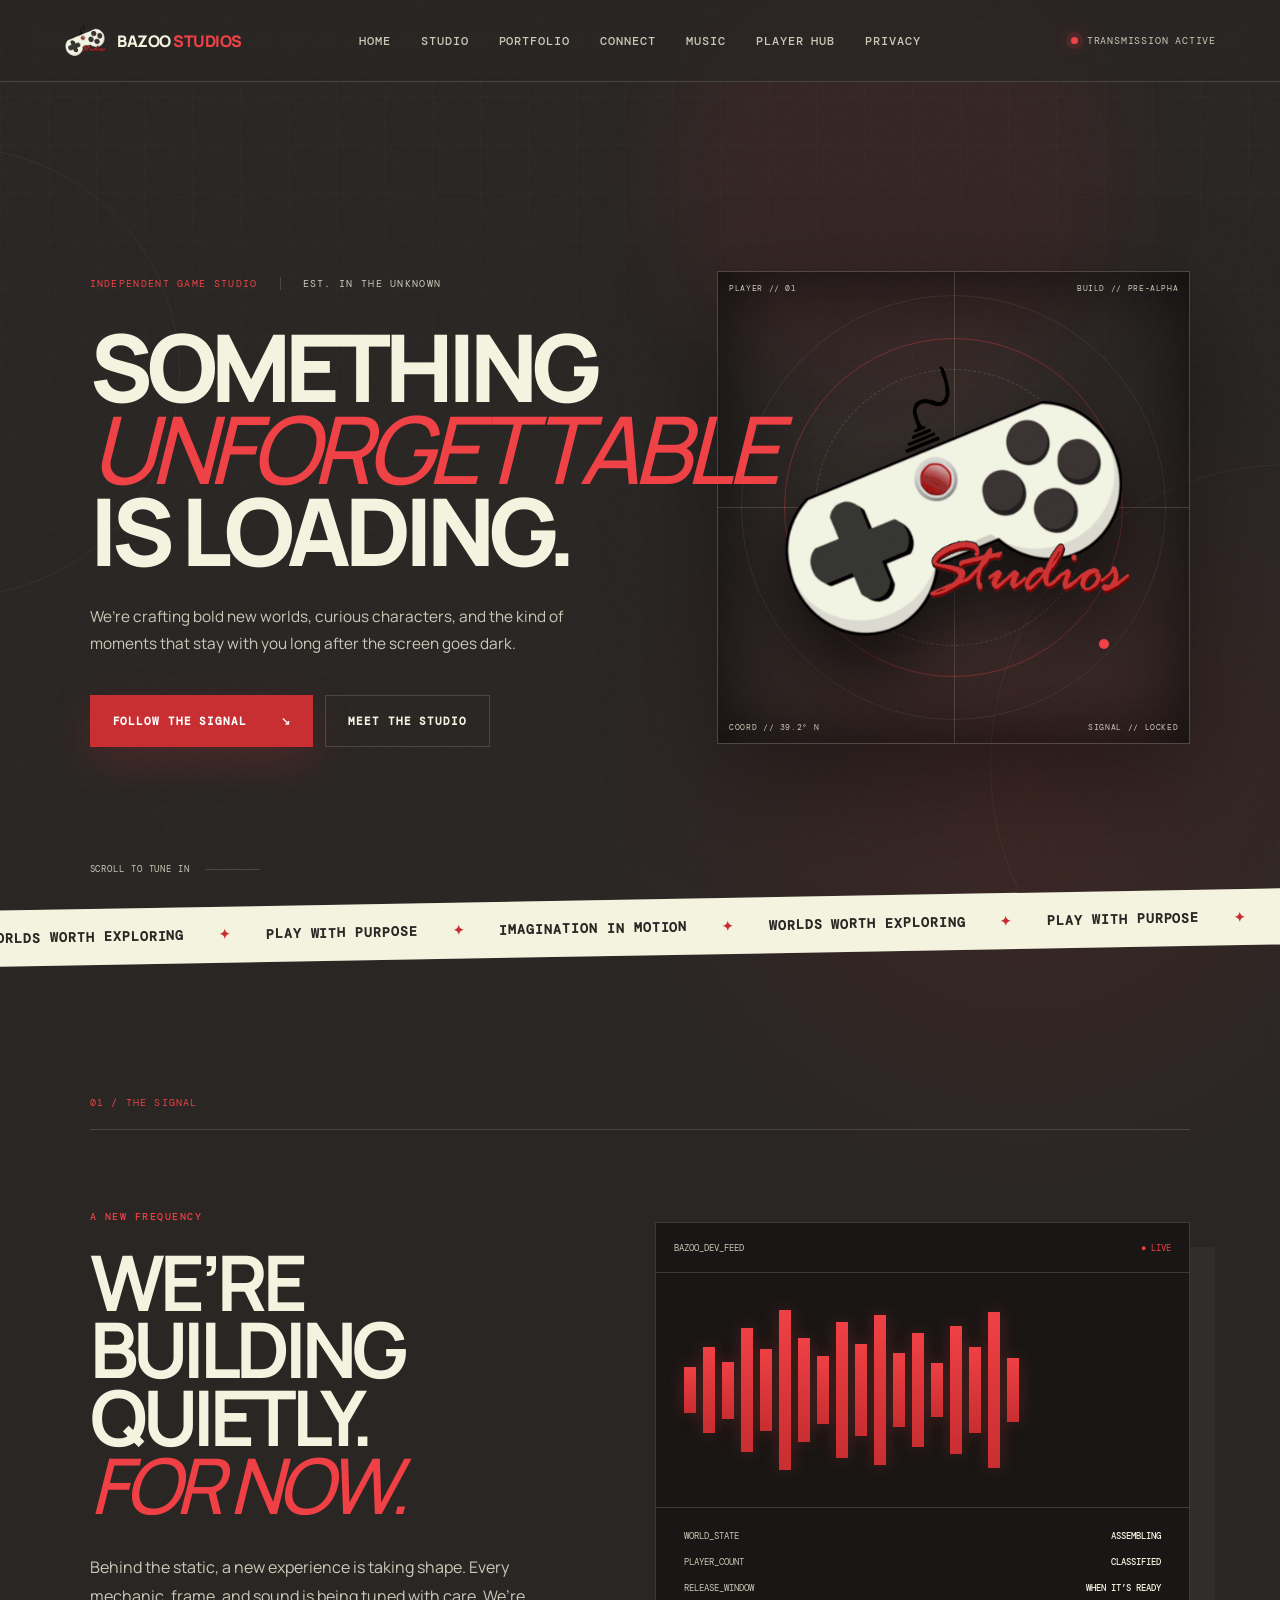
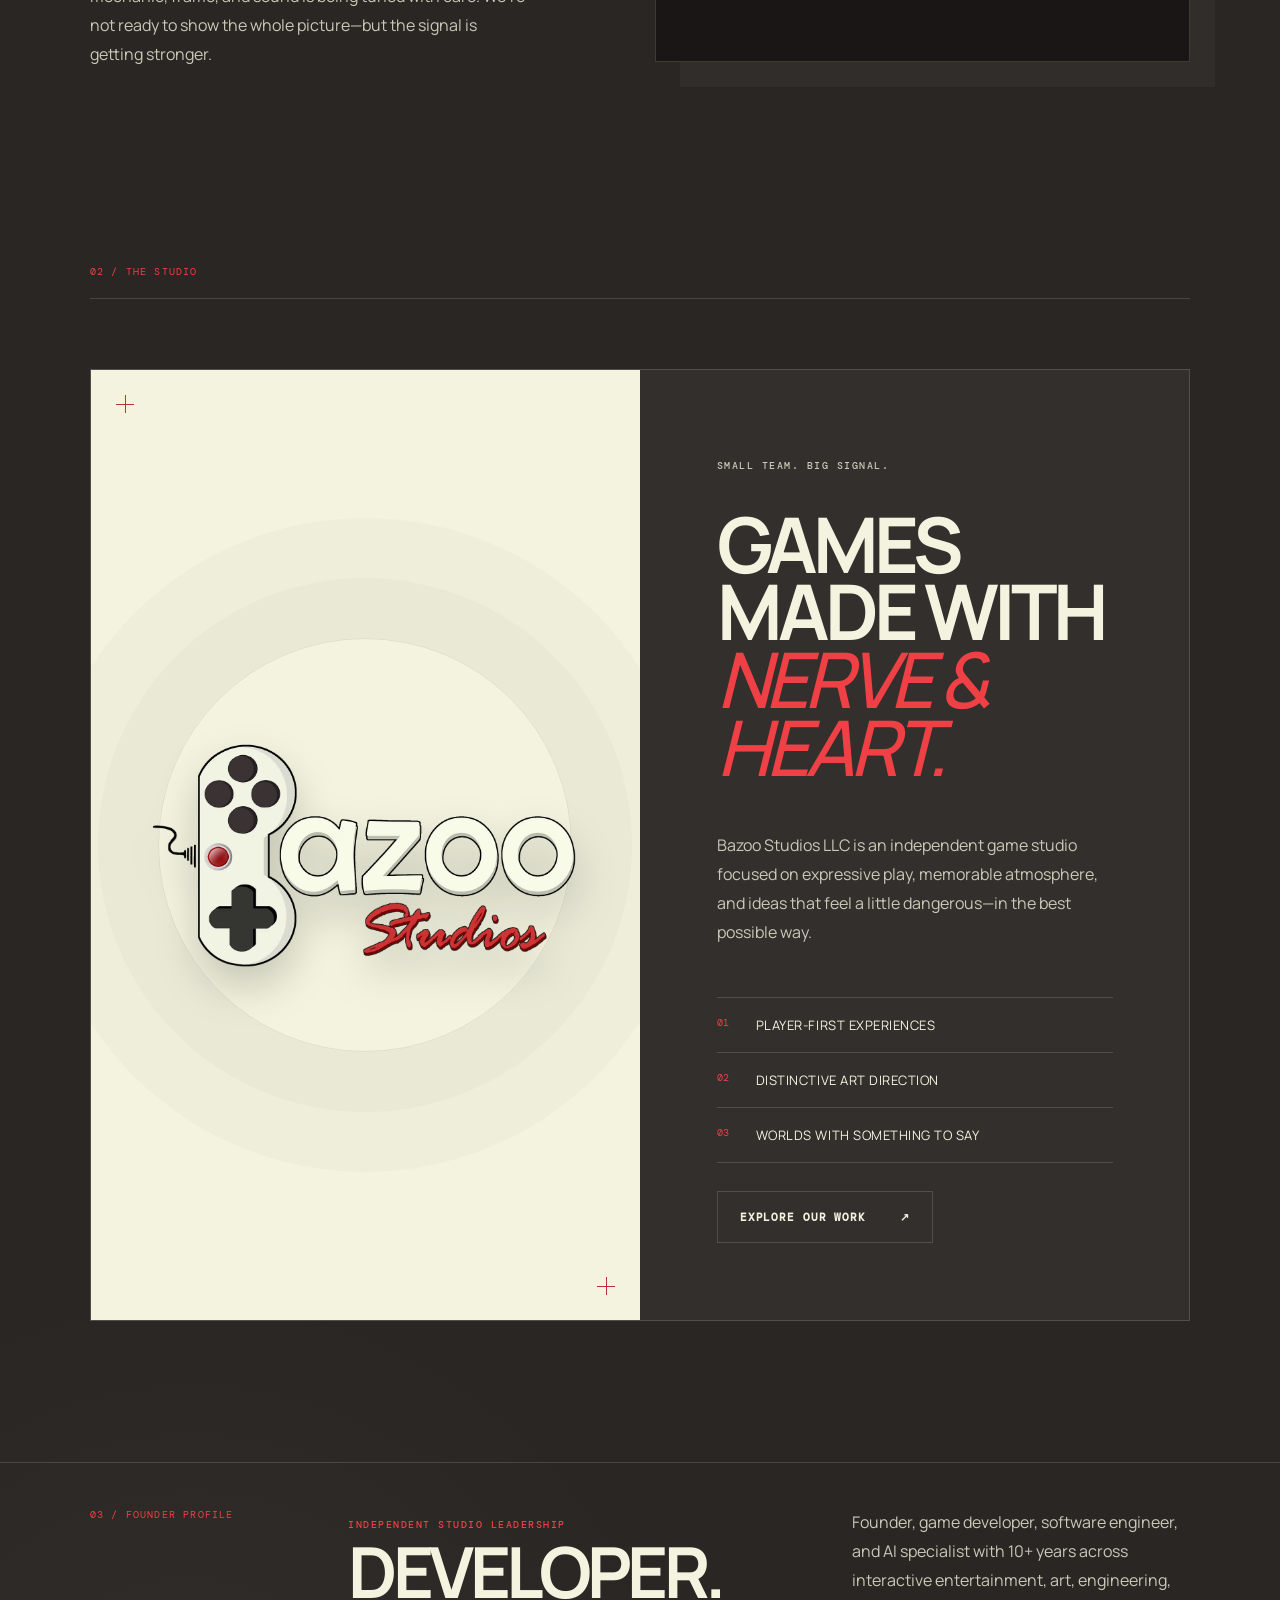
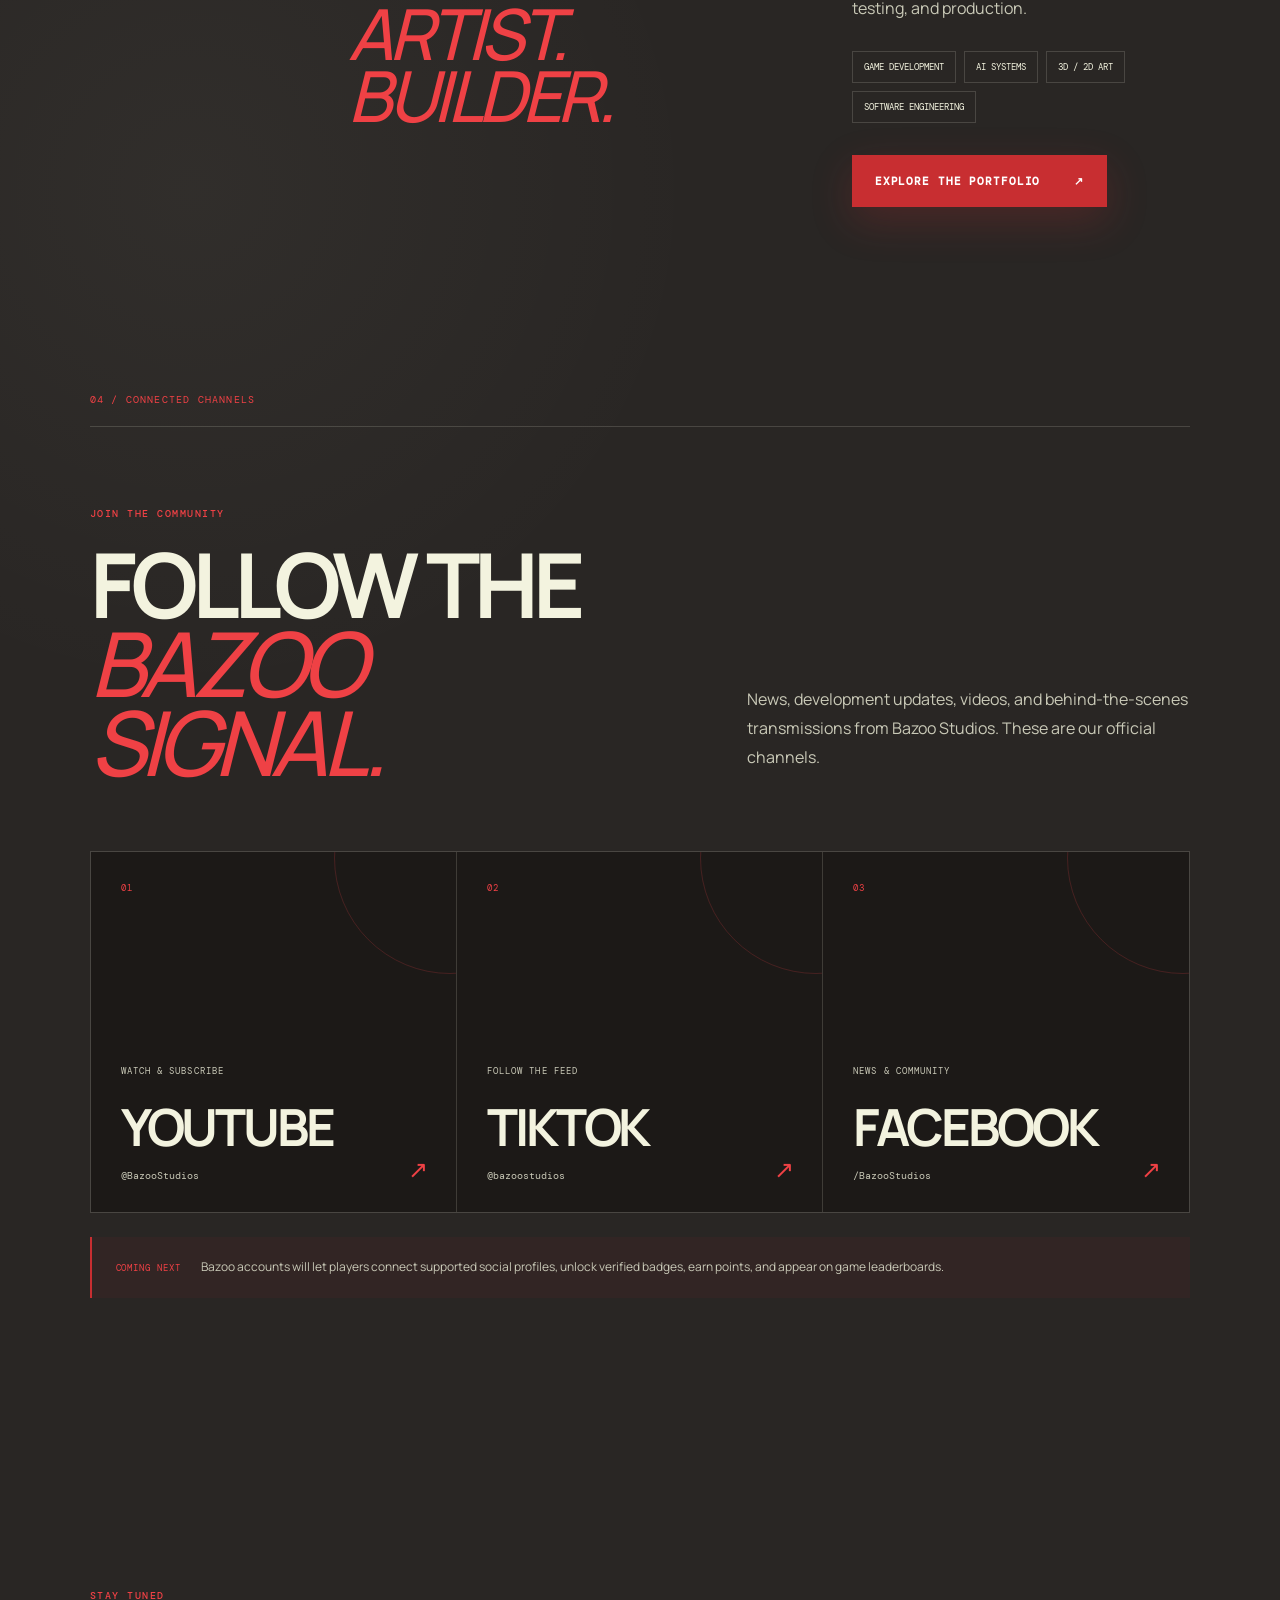
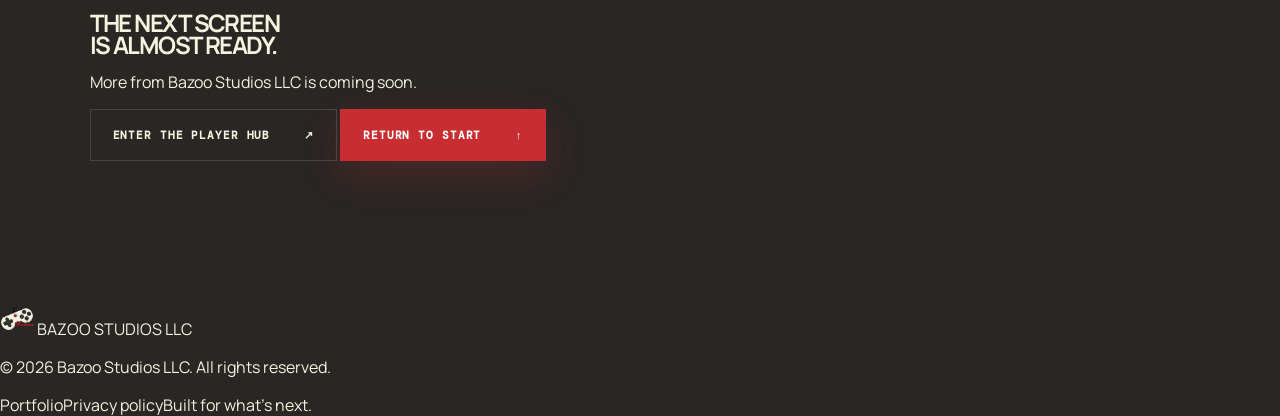
==== commit 8e25e6e3: "Remove digital rain and adopt charcoal palette" ====
--- a/index.html
+++ b/index.html
@@ -3,7 +3,7 @@
 <head>
   <meta charset="utf-8">
   <meta name="viewport" content="width=device-width, initial-scale=1">
-  <meta name="theme-color" content="#090807">
+  <meta name="theme-color" content="#292624">
   <meta name="description" content="Bazoo Studios LLC is crafting bold new worlds. Something unforgettable is coming soon.">
   <link rel="canonical" href="https://www.bazoostudios.com/">
   <meta property="og:type" content="website">
@@ -25,7 +25,6 @@
 <body>
   <div class="noise" aria-hidden="true"></div>
   <div class="cursor-glow" aria-hidden="true"></div>
-  <canvas class="matrix-rain" id="matrix-rain" aria-hidden="true"></canvas>
 
   <header class="site-header">
     <a class="brand" href="#top" aria-label="Bazoo Studios home">
--- a/styles.css
+++ b/styles.css
@@ -1,6 +1,6 @@
 :root {
-  --ink: #090807;
-  --ink-soft: #151311;
+  --ink: #292624;
+  --ink-soft: #332f2c;
   --cream: #f3f3df;
   --cream-dim: #c9c9b7;
   --charcoal: #363330;
@@ -59,16 +59,6 @@
   pointer-events: none;
   z-index: -1;
 }
-.matrix-rain {
-  position: fixed;
-  inset: 0;
-  width: 100%;
-  height: 100%;
-  pointer-events: none;
-  z-index: 0;
-  opacity: .72;
-  mix-blend-mode: screen;
-}
 body > header,
 body > main,
 body > footer { position: relative; z-index: 1; }
@@ -83,7 +73,7 @@
   border-bottom: 1px solid var(--line);
   position: relative;
   z-index: 10;
-  background: rgba(9,8,7,.68);
+  background: rgba(41,38,36,.68);
   backdrop-filter: blur(16px);
 }
 .brand { display: flex; align-items: center; gap: 11px; font-weight: 800; letter-spacing: -.03em; }
@@ -172,7 +162,7 @@
 .manifesto { padding-top: 40px; }
 .manifesto-card { margin-top: 70px; display: grid; grid-template-columns: 1fr 1fr; border: 1px solid var(--line); background: var(--ink-soft); }
 .logo-stage { min-height: 650px; display: grid; place-items: center; padding: 60px; position: relative; overflow: hidden; background: var(--cream); }
-.logo-stage::before { content: ""; position: absolute; width: 75%; aspect-ratio: 1; border: 1px solid rgba(9,8,7,.1); border-radius: 50%; box-shadow: 0 0 0 60px rgba(9,8,7,.025), 0 0 0 120px rgba(9,8,7,.018); }
+.logo-stage::before { content: ""; position: absolute; width: 75%; aspect-ratio: 1; border: 1px solid rgba(41,38,36,.1); border-radius: 50%; box-shadow: 0 0 0 60px rgba(41,38,36,.025), 0 0 0 120px rgba(41,38,36,.018); }
 .logo-stage img { position: relative; width: 100%; z-index: 2; filter: drop-shadow(0 20px 20px rgba(0,0,0,.18)); }
 .crosshair { position: absolute; width: 18px; height: 18px; z-index: 3; }
 .crosshair::before, .crosshair::after { content: ""; position: absolute; background: var(--red); }
@@ -215,5 +205,6 @@
 .account-hero h1 { font-size: clamp(4.5rem, 9vw, 10.5rem); margin: 35px 0; }
 .account-hero h1 span { color: var(--red-bright); font-style: italic; font-weight: 500; }
 .account-hero > div:first-child > p:last-child { max-width: 680px; color: var(--cream-dim); font-size: clamp(16px, 1.3vw, 20px); line-height: 1.75; }
-.auth-panel { padding: clamp(35px, 5vw, 65px); border: 1px solid var(--line); background: rgba(21,19,17,.86); box-shadow: 24px 24px 0 rgba(2߾���-��k�w��q���مȠ��ɕ���ɥ��Ф��(������ɬ�쁵���������������쁑������聝ɥ���������ѕ��聍��ѕ��������������쁉����ɽչ��Ʌ������Ʌ����С��ɍ����ɝ��������ذ�䰸�Ф���Ʌ����ɕ�Ѐ����쁉�ɑ�ȵ���ѽ������ͽ����مȠ���������(������ɬ������ݥ�Ѡ����쁙��ѕ�聑ɽ��͡���ܠ������������ɝ�����������Ԥ�쁅����ѥ��聙���Ѐ�́��͔������Ё������є��(����љ�����������쁵�ɝ�������������������(����љ�������������؁쁑������聝ɥ�쁝ɥ��ѕ����є����յ��耸ݙȀĸ͙�쁝����������������������쁉�ɑ�ȵ���ѽ������ͽ����مȠ���������(����љ��������������鱅�е������쁉�ɑ�ȵ���ѽ�����(����љ���������Ё쁍�����مȠ��ɕ���ɥ��Ф쁙��������مȠ��������ѕ�е�Ʌ�͙�ɴ�����ɍ�͔쁱��ѕȵ�������耸ŕ���(����љ�����������쁵�ɝ����쁙��еͥ�������ѕ�е�Ʌ�͙�ɴ�����ɍ�͔쁱��ѕȵ�������耸�ѕ���(������ѥٔ��������������聍��������ఀ��ܰ����ँ���������ఀ��ܰ������쁉����ɽչ��مȠ���ɕ���쁍�����مȠ������쁑������聝ɥ�쁝ɥ��ѕ����є����յ��耸�ՙȀĸ�ՙ�쁝�������쁅������ѕ����х����(������ѥٔ�������������쁍�����مȠ��ɕ��쁙���������مȠ�������쁱��ѕȵ�������耸ŕ���(������ѥٔ��������쁵�ɝ����쁵��ݥ�Ѡ�������쁙��еͥ�聍��������ఀ��ܰ�����쁙��еݕ��������쁱�����������ĸ��쁱��ѕȵ�������耴���Օ���(����љ�����͕�ѥ�����������聍��������ఀ���ܰ�����ँ���������ఀ��ܰ��������(����љ�������������쁑������聝ɥ�쁝ɥ��ѕ����є����յ��耸љȀĸٙ�쁅������ѕ����х����(����љ��������������Ȱ������ɥ�����������Ȱ�����љ�ɴ���ɐ��Ȱ�����х�е͕�ѥ����ȁ쁙��еͥ�聍�����̸�ɕ�����ܰ���ɕ����(����������䵝ɥ��쁑������聝ɥ�쁝ɥ��ѕ����є����յ���ɕ���Р̰�řȤ쁵�ɝ���ѽ������쁉�ɑ�ȵѽ������ͽ����مȠ�������쁉�ɑ�ȵ���������ͽ����مȠ���������(����������䵝ɥ����ѥ����쁵����������������������������쁉�ɑ�ȵɥ��������ͽ����مȠ�������쁉�ɑ�ȵ���ѽ������ͽ����مȠ�������쁉����ɽչ��ɝ����İ���ܰ��Ȥ��Ʌ�ͥѥ��聉����ɽչ����́��͔���Ʌ�͙�ɴ���́��͔��(����������䵝ɥ����ѥ���顽ٕȁ쁉����ɽչ��ɝ��������ذ�䰸����Ʌ�͙�ɴ��Ʌ�ͱ�ѕd�������(����������䵝ɥ����ѥ�����������쁍�����مȠ��ɕ���ɥ��Ф쁙��������مȠ���������(����������䵝ɥ���́쁵�ɝ��������������쁙��еͥ��������(����������䵝ɥ����쁍�����مȠ���ɕ�������쁱�����������ĸ�쁙��еͥ��������(�����ɥ�����͕�ѥ������������ѽ��������(�����ɥ���������Ё쁑������聝ɥ�쁝ɥ��ѕ����є����յ��耸�ՙȀĸ�ՙ�쁝��聍��������ఀ���ܰ������쁵�ɝ���ѽ��������(�����ɥ�������������ͥѥ����ѥ����ѽ�������쁅�����͕����х����(�����ɥ�����������鱅�е������쁍�����مȠ���ɕ�������쁱�����������ĸ�쁵��ݥ�Ѡ��������(�ѥ�������쁉�ɑ�ȵѽ������ͽ����مȠ���������(�ѥ�����������ѥ�������������������쁉�ɑ�ȵ���ѽ������ͽ����مȠ���������(�ѥ�����������ѥ����ѥ������������ɕ���������������쁵�ɝ����������쁉����ɽչ��ɝ��������ذ�䰸��Ԥ쁉�ɑ�������ͽ����ɝ�������԰�䰸�Ԥ��(�ѥ���������ф�쁑������聙���쁩��ѥ�䵍��ѕ������������ݕ��쁍�����مȠ��ɕ���ɥ��Ф쁙��������مȠ�������쁱��ѕȵ�������耸�ᕴ��(�ѥ��������́쁵�ɝ�������������쁙��еͥ�聍��������ఀȸ��ܰ�������(�ѥ��������Ё쁵�ɝ�����������쁍�����مȠ���ɕ�������쁙��еͥ�������ѕ�е�Ʌ�͙�ɴ�����ɍ�͔쁱��ѕȵ�������耸�ٕ���(�ѥ�����������ѥ����������쁍�����مȠ���ɕ�������쁱�����������ĸ��쁙��еͥ��������(�ѥ�������հ���������������������(�ѥ���������х��́쁉�ɑ�ȵ���ѽ������ͽ����مȠ���������(�ѥ��������յ�������������������쁍��ͽ������ѕ�쁱��е��屔聹���쁑������聙���쁩��ѥ�䵍��ѕ������������ݕ��쁙��еݕ���������ѕ�е�Ʌ�͙�ɴ�����ɍ�͔��(�ѥ��������յ���������쁍�����مȠ��ɕ���ɥ��Ф쁙��������مȠ���������(���ɱ��ȵ�ɥ��쁑������聝ɥ�쁝ɥ��ѕ����є����յ���řȀř�쁝������쁉����ɽչ��مȠ���������(���ɱ��ȵ�ɥ����ѥ�����������������쁉����ɽչ��مȠ������ͽ�Ф��(���ɱ��ȵ�ɥ����ѥ�����������쁍�����مȠ��ɕ���ɥ��Ф쁙��������مȠ���������(���ɱ��ȵ�ɥ���́쁙��еͥ������쁵�ɝ���������������(���ɱ��ȵ�ɥ����쁵�ɝ������(��ɕ���ѥ��̵͕�ѥ������������ѽ��������(��ɕ���ѥ����ɥ��쁑������聝ɥ�쁝ɥ��ѕ����є����յ���řȀř�쁵�ɝ���ѽ������쁉�ɑ�������ͽ����مȠ���������(����љ�ɴ���ɐ�����Ս�ѥ�����ɐ���������聍��������ఀ��ܰ�������(����љ�ɴ���ɐ�쁉����ɽչ��مȠ���ɕ���쁍�����مȠ��������(����љ�ɴ���ɐ�������ȁ쁍�����مȠ��ɕ����(����љ�ɴ����Ր�쁑������聙���쁙����Ʌ���Ʌ�쁝������쁵�ɝ���ѽ��������(����љ�ɴ����Ր������������������������쁉�ɑ�������ͽ����ɝ�����ܰ��Ȥ쁙��������مȠ��������ѕ�е�Ʌ�͙�ɴ�����ɍ�͔��(���Ս�ѥ����ѕ�����������������쁉�ɑ�ȵ���ѽ������ͽ����مȠ���������(���Ս�ѥ����ѕ���������쁍�����مȠ��ɕ���ɥ��Ф쁙��������مȠ���������(���Ս�ѥ����ѕ���́쁵�ɝ�������������쁙��еͥ��������(���Ս�ѥ����ѕ����쁵�ɝ����쁍�����مȠ���ɕ�������쁙��еͥ��������(���������е�ɥ��쁑������聝ɥ�쁝ɥ��ѕ����є����յ���ɕ���Ра�řȤ쁵�ɝ���ѽ������쁉�ɑ�������ͽ����مȠ���������(���������е�ɥ����ѥ�����������������쁵���������������쁉�ɑ�ȵɥ��������ͽ����مȠ�������쁑������聙���쁙��൑�ɕ�ѥ��聍��յ���(���������е�ɥ����ѥ���鱅�е������쁉�ɑ�ȵɥ�������(���������е�ɥ����ɽ���쁍�����مȠ��ɕ���ɥ��Ф쁙��еͥ������쁱��ѕȵ�������耴��ݕ���(���������е�ɥ�������쁵�ɝ���ѽ�聅�Ѽ쁙��еݕ���������ѕ�е�Ʌ�͙�ɴ�����ɍ�͔��(���������е�ɥ����쁍�����مȠ���ɕ�������쁱�����������ĸ��쁙��еͥ��������(��������ѥ��́쁑������聙���쁙����Ʌ���Ʌ�쁝����������������ѽ��������(��������ѥ��́�����쁉�ɑ�������ͽ����مȠ�������������������������쁍�����مȠ���ɕ�������쁙��������مȠ��������ѕ�е�Ʌ�͙�ɴ�����ɍ�͔��(����х�е͕�ѥ���쁵������������٠��������聍��������ఀ���ܰ�����ँ���������ఀ��ܰ������쁑������聙���쁙��൑�ɕ�ѥ��聍��յ�쁅������ѕ��聍��ѕ�쁩��ѥ�䵍��ѕ��聍��ѕ��ѕ�е�����聍��ѕ����ͥѥ���ɕ��ѥٔ쁽ٕə���聡�������(����х�е͕�ѥ������鹽Р����х�е�ɉ�Ф����ͥѥ���ɕ��ѥٔ�赥��������(����х�е͕�ѥ������鹽Р������Ȥ�쁵��ݥ�Ѡ������쁍�����مȠ���ɕ�������쁱�����������ĸ���(����х�е�ɉ�Ё���ͥѥ��聅�ͽ��є�ݥ�Ѡ聵������ܰ������쁅����еɅѥ���쁉�ɑ�������ͽ����ɝ�������԰�䰸�Ф쁉�ɑ�ȵɅ��������쁉��͡����������������ɝ�������԰�䰸��ؤ��������������ɝ�������԰�䰸��Ԥ��(����х�е��ѥ��́쁑������聙���쁙����Ʌ���Ʌ�쁩��ѥ�䵍��ѕ��聍��ѕ�쁝�������쁵�ɝ�����������(����х�е����ѥ���쁍�����مȠ���ɕ�������쁙��������مȠ��������ѕ�е�Ʌ�͙�ɴ�����ɍ�͔쁱��ѕȵ�������耸ŕ���(�ݽɬ��ɥ��쁑������聝ɥ�쁝ɥ��ѕ����є����յ���řȀř�쁝������쁵�ɝ���ѽ������쁉����ɽչ��مȠ�������쁉�ɑ�������ͽ����مȠ���������(�ݽɬ���ɐ�쁵�����������������������聍��������ఀ��ܰ�����쁉����ɽչ��مȠ������ͽ�Ф쁑������聙���쁙��൑�ɕ�ѥ��聍��յ�쁩��ѥ�䵍��ѕ������������ݕ����Ʌ�ͥѥ��聉����ɽչ����́��͔���Ʌ�͙�ɴ���́��͔��(�ݽɬ���ɐ顽ٕȁ쁉����ɽչ�而ň������Ʌ�͙�ɴ��Ʌ�ͱ�ѕd�������(�ݽɬ���ɐ������ɕ��쁝ɥ�����յ��Ā����쁵���������������쁉����ɽչ��Ʌ������Ʌ����С��ɍ����Ѐ�����Ԕ��ɝ��������ذ�䰸Ȥ���Ʌ����ɕ�Ѐ�Ԕ���مȠ������ͽ�Ф��(�ݽɬ�������쁍�����مȠ��ɕ���ɥ��Ф쁙��������مȠ�������쁱��ѕȵ�������耸ŕ���(�ݽɬ���ɐ��́쁵��ݥ�Ѡ������쁵�ɝ��������������쁙��еͥ�聍������ɕ�����ܰ�и�ɕ��쁱������������쁱��ѕȵ�������耴��Օ��ѕ�е�Ʌ�͙�ɴ�����ɍ�͔��(�ݽɬ���ɐ鹽Р�ݽɬ���ɐ������ɕ����́쁙��еͥ�聍�����ĸ�ɕ�����ܰ�̸�ɕ����(�ݽɬ���ɐ���쁵��ݥ�Ѡ������쁍�����مȠ���ɕ�������쁱�����������ĸ����(�ݽɬ�х�́쁑������聙���쁙����Ʌ���Ʌ�쁝������쁵�ɝ�����������(�ݽɬ�х�́����������������������쁉�ɑ�������ͽ����مȠ�������쁍�����مȠ���ɕ�������쁙��������مȠ��������ѕ�е�Ʌ�͙�ɴ�����ɍ�͔��(�ɕ�յ����ɼ�쁵���������聅�Ѽ��()���Ʌ��́����Ё�����������Ʌ�͙�ɴ��Ʌ�ͱ�ѕd����ɽхє��ő�����������Ʌ�͙�ɴ��Ʌ�ͱ�ѕd�����ँɽхє�ő������)���Ʌ��́������Ѽ���Ʌ�͙�ɴ�ɽхє�����������)���Ʌ��́�ձ͔������쁉��͡����������������ɝ�������԰�����������쁉��͡�������������ɝ�������԰�������)���Ʌ��́�����������쁽������耸�����)���Ʌ��͍́���������������Ʌ�͙�ɴ��Ʌ�ͱ�ѕ`���������)���Ʌ��́݅ٔ��Ѽ���Ʌ�͙�ɴ�͍���d���Ԥ쁽������耸�����)���Ʌ��́����Օ���Ѽ���Ʌ�͙�ɴ��Ʌ�ͱ�ѕ`���������()����������ݥ�Ѡ�����ँ�(���ѵ���͍ɽ�����������ѽ��������(���ͥє������ȁ쁝ɥ��ѕ����є����յ���řȁ��Ѽ���Ѽ��������������������쁝���������(���ͥє������ȁ��؁���ͥѥ��聅�ͽ��є쁑������聝ɥ�쁝�����ѽ�聍��������������쁱���������ɥ���������������������쁉�ɑ�������ͽ����مȠ�������쁉����ɽչ��ɝ�����ܰ��ܤ쁉����ɽ�����ѕ�聉��Ƞ����쁉��͡�����������������ɝ����������Ԥ쁽���������٥ͥ������聡�������Ʌ�͙�ɴ��Ʌ�ͱ�ѕd��������Ʌ�ͥѥ��聽�����䀸�́��͔���Ʌ�͙�ɴ���́��͔��٥ͥ�����䀸����(���ͥє������ȁ��؁��쁵��������������쁑������聙���쁅������ѕ��聍��ѕ����������������쁉�ɑ�ȵ���ѽ������ͽ����مȠ�������쁙��еͥ��������(���ͥє������ȁ��؁�鱅�е������쁉�ɑ�ȵ���ѽ�����(���ͥє������ȹ�̵�������؁쁽���������٥ͥ�������٥ͥ�����Ʌ�͙�ɴ��Ʌ�ͱ�ѕd�����(�����صѽ�����쁑������聉������(�����ɼ�쁝ɥ��ѕ����є����յ���ř����������ѽ��������(�����ɼ���Ё쁵��ݥ�Ѡ�������ݥ�Ѡ�����쁩��ѥ��͕��聍��ѕ���(���͍ɽ����Ք�쁑������聹�����(���ͥ������ɥ�����������Ѽ���ɐ�쁝ɥ��ѕ����є����յ���ř���(���������х���쁵�����������������(����������Ʌ��쁝ɥ��ѕ����є����յ���ř���(����������ͥ���쁉�ɑ�ȵɥ�����쁉�ɑ�ȵ���ѽ������ͽ����مȠ�������쁑������聙���쁅������ѕ��聍��ѕ�쁝����������������������������(����������ͥ����������ͥѥ����хѥ��ݥ�Ѡ��������(����������ͥ������鱅�е���������ͥѥ����хѥ�쁵�ɝ�������聅�Ѽ��(�����չ��ȵ��ɥ��쁝ɥ��ѕ����є����յ���ř���(�������չе��ɼ�������ȵ�ɥ��������չе�Չ�ɥ���������ɉ��ɐ���������쁝ɥ��ѕ����є����յ���ř���(�����ͥ����ɼ������մ��ɥ��쁝ɥ��ѕ����є����յ���ř���(�����ͥ��٥�Յ���ݥ�Ѡ聵�������ఀ�����쁩��ѥ��͕��聍��ѕ���(���ͽ�������������쁝ɥ��ѕ����є����յ���ř���(���ͽ������ɥ��쁝ɥ��ѕ����є����յ���ř���(���ͽ�������ɐ�쁵���������������쁉�ɑ�ȵɥ�����쁉�ɑ�ȵ���ѽ������ͽ����مȠ���������(���ͽ�������ɐ鱅�е������쁉�ɑ�ȵ���ѽ�����(������љ�������ɼ�쁝ɥ��ѕ����є����յ���ř���(������љ��������쁵��ݥ�Ѡ��������(������љ�������������쁝ɥ��ѕ����є����յ���ř�쁝���������(������������䵝ɥ��쁝ɥ��ѕ����є����յ���ɕ���РȰ�řȤ��(�������ɥ���������Ё쁝ɥ��ѕ����є����յ���ř���(�������ɥ�������������ͥѥ����хѥ���(����ɕ���ѥ����ɥ��쁝ɥ��ѕ����є����յ���ř���(�����������е�ɥ��쁝ɥ��ѕ����є����յ���ɕ���РȰ�řȤ��(���ݽɬ��ɥ��쁝ɥ��ѕ����є����յ���ř���(���ݽɬ���ɐ������ɕ��쁝ɥ�����յ�聅�Ѽ��(�����������е�ɥ����ѥ����쁉�ɑ�ȵ���ѽ������ͽ����مȠ���������)�()����������ݥ�Ѡ�����ँ�(���ѵ���͍ɽ�����������ѽ��������(���ͥє������ȁ쁡�������������ͥѥ����ѥ����ѽ�����(����Ʌ���쁝������쁙��еͥ�������ݡ�є������聹��Ʌ���(����Ʌ��������ݥ�Ѡ�����쁡������������(���ͥє������ȁ��؁쁱��������ɥ�������쁵�ൡ�����聍��������٠�������쁽ٕə��ܵ�聅�Ѽ��(����х��́쁑������聹�����(������ͽȵ���܁쁑������聹�����(����ɉ�е����쁱���耴�������(����ɉ�е�ݼ��ɥ���耴�������(�����ɼ�쁵���������聅�Ѽ�����������������������쁝���������(�����ɼ������ѕ�е�����聱�����(�����ɼ��ā쁙��еͥ�聍�����ȸ��ɕ����ĸ��ܰ��ɕ��쁱��ѕȵ�������耴���Օ���(��������쁙��еͥ������쁱�����������ĸ����(����啉ɽ܁��쁑������聹�����(�����ɼ���ѥ��́쁑������聝ɥ�쁝ɥ��ѕ����є����յ���ř���(�����ɼ���ѥ��̀����ѽ���ݥ�Ѡ�������(�����ɼ���Ё쁅����еɅѥ���쁵�ൡ�����聍��������܀��������(�������ɽ���ȁ�ݥ�Ѡ��ؔ��(���͕�ѥ�����������������������(���ѥ���ȵ�Ʌ����������������������쁝�������쁙��еͥ��������(���ͥ������ɥ�����������Ѽ���ɐ���ͽ���������������ͽ������ɥ��쁵�ɝ���ѽ��������(���ͥ������Ȱ���������Ѽ��ȁ쁙��еͥ�聍�����ȸ�ɕ������ܰ��ɕ����(���ͥ��������ͽ���쁵���������������쁉��͡�����������������ɝ�����̰��̰��̰���Ԥ��(���ٕ݅��ɴ�쁡�����������쁝����������������������������(������ͽ���ɕ����Ё����������������������(���������х���쁵������������������������������(����������Ѽ�������������������������(�����ѕȁ쁝ɥ��ѕ����є����յ���ř�쁝��������������������������ѕ�е�����聍��ѕ�쁩��ѥ�䵥ѕ��聍��ѕ���(�����ѕȀ����؁쁩��ѥ��͕��聅�Ѽ��(�����ѕȀ����؁쁩��ѥ�䵍��ѕ��聍��ѕ�쁙����Ʌ���Ʌ���(����������ͥ���쁙����Ʌ���Ʌ���(����������ͥ������鱅�е�������ݥ�Ѡ�����쁵�ɝ������(������������ѕ�Ё�������������������������(������������ѕ�Ё�ā쁙��еͥ�聍������ɕ������ܰ�и�ɕ��쁽ٕə��ܵ�Ʌ�聅��ݡ�ɔ��(������љ�������ɼ�쁵���������聅�Ѽ�������������������������(������љ��������ɼ��ā쁙��еͥ�聍������ɕ������ܰ��ɕ����(������љ��������ɼ����ɼ���ѥ��́쁑������聝ɥ�쁝ɥ��ѕ����є����յ���ř���(������љ��������ɼ�����ѽ���ݥ�Ѡ�������(��������ѥٔ������쁝ɥ��ѕ����є����յ���ř�쁝���������(��������ѥٔ����������������������������(��������ѥٔ��������쁙��еͥ��������(������љ��������������Ȱ������ɥ�����������Ȱ�����љ�ɴ���ɐ��Ȱ�����х�е͕�ѥ����ȁ쁙��еͥ�聍�����̸�ɕ������ܰ�и�ɕ����(������������䵝ɥ��쁝ɥ��ѕ����є����յ���ř���(������������䵝ɥ����ѥ����쁵�����������������(���ѥ�����������ѥ����ѥ������������ɕ��쁵�ɝ��������������������������(�����ɱ��ȵ�ɥ��쁝ɥ��ѕ����є����յ���ř���(����ɕ���ѥ����ɥ��쁵�ɝ�������������(�����������е�ɥ��쁝ɥ��ѕ����є����յ���ř���(�����������е�ɥ����ѥ����쁉�ɑ�ȵɥ�������(������х�е��ѥ��́쁑������聝ɥ��ݥ�Ѡ�������(������х�е��ѥ��̀����ѽ��쁵��ݥ�Ѡ�����쁵���ݥ�Ѡ��쁽ٕə��ܵ�Ʌ�聅��ݡ�ɔ�ѕ�е�����聱�����(���ݽɬ���ɐ���ݽɬ���ɐ������ɕ��쁵�����������������(���ͽ��������������ȁ쁙��еͥ�聍�����̸�ɕ������ܰ�и�ɕ����(���ͽ�������є������쁑������聉����쁵�ɝ������������(�������չе��ɼ�쁵���������聅�Ѽ�������չе��ɼ��ā쁙��еͥ�聍�����̸�ɕ������ܰ�Ը�ɕ����������ɉ��ɐ�ɽ܁쁝ɥ��ѕ����є����յ��������řȀ��������������������������������ɉ��ɐ�ɽ܁͵����쁑������聹�����(�����ͥ����ɼ�쁵���������聅�Ѽ�����ͥ�����䁠ā쁙��еͥ�聍�����̸�ɕ������ܰ�Ը�ɕ��������ѥ�䵍��ͽ�����Ʌ���쁡�����������쁵�ɝ��������ݥ�Ѡ聍���������������������մ���ф�쁑������聝ɥ���(������ɥ�Ʌ���쁽������耸����(�����ͥ����ɼ������������������������쁝���������(������մ��ɥ��쁝���������(������ѽ��쁵����������������������������������쁝���������(���ݽɬ���ɐ���ݽɬ���ɐ������ɕ����������������������(���ͽ�������ɐ���������������������(������х�е͕�ѥ�����������������������)�()��������ɕ���̵ɕ�Ս�����ѥ���ɕ�Ս����(�������鉕��ɔ����酙ѕȁ쁅����ѥ�����Ʌѥ��耸�ŵ̀������х��쁅����ѥ����ѕɅѥ�����չ��Ā������х���͍ɽ�������٥��聅�Ѽ�������х����(���ɕٕ���쁽����������Ʌ�͙�ɴ聹�����(������ͽȵ���܁쁑������聹�����(������ɥ�Ʌ���쁑������聹�����)�+.auth-panel { padding: clamp(35px, 5vw, 65px); border: 1px solid var(--line); background: rgba(21,19,17,.86); box-shadow: 24px 24px 0 rgba(243,243,223,.03); }
+.auth-panel > img { width: min(250px, 72%); display: block; margin: 0 auto 45px; filter: drop-shadow(0 26px 24px rgba(0,0,0,.55)߽8��+��k�w��a���مȠ�������쁱��ѕȵ�������耸�ᕴ��(����ѽ�����ٔ�쁍�����مȠ��ɕ���ɥ��Ф��(������ɬ�쁵���������������쁑������聝ɥ���������ѕ��聍��ѕ��������������쁉����ɽչ��Ʌ������Ʌ����С��ɍ����ɝ��������ذ�䰸�Ф���Ʌ����ɕ�Ѐ����쁉�ɑ�ȵ���ѽ������ͽ����مȠ���������(������ɬ������ݥ�Ѡ����쁙��ѕ�聑ɽ��͡���ܠ������������ɝ�����������Ԥ�쁅����ѥ��聙���Ѐ�́��͔������Ё������є��(����љ�����������쁵�ɝ�������������������(����љ�������������؁쁑������聝ɥ�쁝ɥ��ѕ����є����յ��耸ݙȀĸ͙�쁝����������������������쁉�ɑ�ȵ���ѽ������ͽ����مȠ���������(����љ��������������鱅�е������쁉�ɑ�ȵ���ѽ�����(����љ���������Ё쁍�����مȠ��ɕ���ɥ��Ф쁙��������مȠ��������ѕ�е�Ʌ�͙�ɴ�����ɍ�͔쁱��ѕȵ�������耸ŕ���(����љ�����������쁵�ɝ����쁙��еͥ�������ѕ�е�Ʌ�͙�ɴ�����ɍ�͔쁱��ѕȵ�������耸�ѕ���(������ѥٔ��������������聍��������ఀ��ܰ����ँ���������ఀ��ܰ������쁉����ɽչ��مȠ���ɕ���쁍�����مȠ������쁑������聝ɥ�쁝ɥ��ѕ����є����յ��耸�ՙȀĸ�ՙ�쁝�������쁅������ѕ����х����(������ѥٔ�������������쁍�����مȠ��ɕ��쁙���������مȠ�������쁱��ѕȵ�������耸ŕ���(������ѥٔ��������쁵�ɝ����쁵��ݥ�Ѡ�������쁙��еͥ�聍��������ఀ��ܰ�����쁙��еݕ��������쁱�����������ĸ��쁱��ѕȵ�������耴���Օ���(����љ�����͕�ѥ�����������聍��������ఀ���ܰ�����ँ���������ఀ��ܰ��������(����љ�������������쁑������聝ɥ�쁝ɥ��ѕ����є����յ��耸љȀĸٙ�쁅������ѕ����х����(����љ��������������Ȱ������ɥ�����������Ȱ�����љ�ɴ���ɐ��Ȱ�����х�е͕�ѥ����ȁ쁙��еͥ�聍�����̸�ɕ�����ܰ���ɕ����(����������䵝ɥ��쁑������聝ɥ�쁝ɥ��ѕ����є����յ���ɕ���Р̰�řȤ쁵�ɝ���ѽ������쁉�ɑ�ȵѽ������ͽ����مȠ�������쁉�ɑ�ȵ���������ͽ����مȠ���������(����������䵝ɥ����ѥ����쁵����������������������������쁉�ɑ�ȵɥ��������ͽ����مȠ�������쁉�ɑ�ȵ���ѽ������ͽ����مȠ�������쁉����ɽչ��ɝ����İ���ܰ��Ȥ��Ʌ�ͥѥ��聉����ɽչ����́��͔���Ʌ�͙�ɴ���́��͔��(����������䵝ɥ����ѥ���顽ٕȁ쁉����ɽչ��ɝ��������ذ�䰸����Ʌ�͙�ɴ��Ʌ�ͱ�ѕd�������(����������䵝ɥ����ѥ�����������쁍�����مȠ��ɕ���ɥ��Ф쁙��������مȠ���������(����������䵝ɥ���́쁵�ɝ��������������쁙��еͥ��������(����������䵝ɥ����쁍�����مȠ���ɕ�������쁱�����������ĸ�쁙��еͥ��������(�����ɥ�����͕�ѥ������������ѽ��������(�����ɥ���������Ё쁑������聝ɥ�쁝ɥ��ѕ����є����յ��耸�ՙȀĸ�ՙ�쁝��聍��������ఀ���ܰ������쁵�ɝ���ѽ��������(�����ɥ�������������ͥѥ����ѥ����ѽ�������쁅�����͕����х����(�����ɥ�����������鱅�е������쁍�����مȠ���ɕ�������쁱�����������ĸ�쁵��ݥ�Ѡ��������(�ѥ�������쁉�ɑ�ȵѽ������ͽ����مȠ���������(�ѥ�����������ѥ�������������������쁉�ɑ�ȵ���ѽ������ͽ����مȠ���������(�ѥ�����������ѥ����ѥ������������ɕ���������������쁵�ɝ����������쁉����ɽչ��ɝ��������ذ�䰸��Ԥ쁉�ɑ�������ͽ����ɝ�������԰�䰸�Ԥ��(�ѥ���������ф�쁑������聙���쁩��ѥ�䵍��ѕ������������ݕ��쁍�����مȠ��ɕ���ɥ��Ф쁙��������مȠ�������쁱��ѕȵ�������耸�ᕴ��(�ѥ��������́쁵�ɝ�������������쁙��еͥ�聍��������ఀȸ��ܰ�������(�ѥ��������Ё쁵�ɝ�����������쁍�����مȠ���ɕ�������쁙��еͥ�������ѕ�е�Ʌ�͙�ɴ�����ɍ�͔쁱��ѕȵ�������耸�ٕ���(�ѥ�����������ѥ����������쁍�����مȠ���ɕ�������쁱�����������ĸ��쁙��еͥ��������(�ѥ�������հ���������������������(�ѥ���������х��́쁉�ɑ�ȵ���ѽ������ͽ����مȠ���������(�ѥ��������յ�������������������쁍��ͽ������ѕ�쁱��е��屔聹���쁑������聙���쁩��ѥ�䵍��ѕ������������ݕ��쁙��еݕ���������ѕ�е�Ʌ�͙�ɴ�����ɍ�͔��(�ѥ��������յ���������쁍�����مȠ��ɕ���ɥ��Ф쁙��������مȠ���������(���ɱ��ȵ�ɥ��쁑������聝ɥ�쁝ɥ��ѕ����є����յ���řȀř�쁝������쁉����ɽչ��مȠ���������(���ɱ��ȵ�ɥ����ѥ�����������������쁉����ɽչ��مȠ������ͽ�Ф��(���ɱ��ȵ�ɥ����ѥ�����������쁍�����مȠ��ɕ���ɥ��Ф쁙��������مȠ���������(���ɱ��ȵ�ɥ���́쁙��еͥ������쁵�ɝ���������������(���ɱ��ȵ�ɥ����쁵�ɝ������(��ɕ���ѥ��̵͕�ѥ������������ѽ��������(��ɕ���ѥ����ɥ��쁑������聝ɥ�쁝ɥ��ѕ����є����յ���řȀř�쁵�ɝ���ѽ������쁉�ɑ�������ͽ����مȠ���������(����љ�ɴ���ɐ�����Ս�ѥ�����ɐ���������聍��������ఀ��ܰ�������(����љ�ɴ���ɐ�쁉����ɽչ��مȠ���ɕ���쁍�����مȠ��������(����љ�ɴ���ɐ�������ȁ쁍�����مȠ��ɕ����(����љ�ɴ����Ր�쁑������聙���쁙����Ʌ���Ʌ�쁝������쁵�ɝ���ѽ��������(����љ�ɴ����Ր������������������������쁉�ɑ�������ͽ����ɝ����İ���ذ��Ȥ쁙��������مȠ��������ѕ�е�Ʌ�͙�ɴ�����ɍ�͔��(���Ս�ѥ����ѕ�����������������쁉�ɑ�ȵ���ѽ������ͽ����مȠ���������(���Ս�ѥ����ѕ���������쁍�����مȠ��ɕ���ɥ��Ф쁙��������مȠ���������(���Ս�ѥ����ѕ���́쁵�ɝ�������������쁙��еͥ��������(���Ս�ѥ����ѕ����쁵�ɝ����쁍�����مȠ���ɕ�������쁙��еͥ��������(���������е�ɥ��쁑������聝ɥ�쁝ɥ��ѕ����є����յ���ɕ���Ра�řȤ쁵�ɝ���ѽ������쁉�ɑ�������ͽ����مȠ���������(���������е�ɥ����ѥ�����������������쁵���������������쁉�ɑ�ȵɥ��������ͽ����مȠ�������쁑������聙���쁙��൑�ɕ�ѥ��聍��յ���(���������е�ɥ����ѥ���鱅�е������쁉�ɑ�ȵɥ�������(���������е�ɥ����ɽ���쁍�����مȠ��ɕ���ɥ��Ф쁙��еͥ������쁱��ѕȵ�������耴��ݕ���(���������е�ɥ�������쁵�ɝ���ѽ�聅�Ѽ쁙��еݕ���������ѕ�е�Ʌ�͙�ɴ�����ɍ�͔��(���������е�ɥ����쁍�����مȠ���ɕ�������쁱�����������ĸ��쁙��еͥ��������(��������ѥ��́쁑������聙���쁙����Ʌ���Ʌ�쁝����������������ѽ��������(��������ѥ��́�����쁉�ɑ�������ͽ����مȠ�������������������������쁍�����مȠ���ɕ�������쁙��������مȠ��������ѕ�е�Ʌ�͙�ɴ�����ɍ�͔��(����х�е͕�ѥ���쁵������������٠��������聍��������ఀ���ܰ�����ँ���������ఀ��ܰ������쁑������聙���쁙��൑�ɕ�ѥ��聍��յ�쁅������ѕ��聍��ѕ�쁩��ѥ�䵍��ѕ��聍��ѕ��ѕ�е�����聍��ѕ����ͥѥ���ɕ��ѥٔ쁽ٕə���聡�������(����х�е͕�ѥ������鹽Р����х�е�ɉ�Ф����ͥѥ���ɕ��ѥٔ�赥��������(����х�е͕�ѥ������鹽Р������Ȥ�쁵��ݥ�Ѡ������쁍�����مȠ���ɕ�������쁱�����������ĸ���(����х�е�ɉ�Ё���ͥѥ��聅�ͽ��є�ݥ�Ѡ聵������ܰ������쁅����еɅѥ���쁉�ɑ�������ͽ����ɝ�������԰�䰸�Ф쁉�ɑ�ȵɅ��������쁉��͡����������������ɝ�������԰�䰸��ؤ��������������ɝ�������԰�䰸��Ԥ��(����х�е��ѥ��́쁑������聙���쁙����Ʌ���Ʌ�쁩��ѥ�䵍��ѕ��聍��ѕ�쁝�������쁵�ɝ�����������(����х�е����ѥ���쁍�����مȠ���ɕ�������쁙��������مȠ��������ѕ�е�Ʌ�͙�ɴ�����ɍ�͔쁱��ѕȵ�������耸ŕ���(�ݽɬ��ɥ��쁑������聝ɥ�쁝ɥ��ѕ����є����յ���řȀř�쁝������쁵�ɝ���ѽ������쁉����ɽչ��مȠ�������쁉�ɑ�������ͽ����مȠ���������(�ݽɬ���ɐ�쁵�����������������������聍��������ఀ��ܰ�����쁉����ɽչ��مȠ������ͽ�Ф쁑������聙���쁙��൑�ɕ�ѥ��聍��յ�쁩��ѥ�䵍��ѕ������������ݕ����Ʌ�ͥѥ��聉����ɽչ����́��͔���Ʌ�͙�ɴ���́��͔��(�ݽɬ���ɐ顽ٕȁ쁉����ɽչ�而̈́������Ʌ�͙�ɴ��Ʌ�ͱ�ѕd�������(�ݽɬ���ɐ������ɕ��쁝ɥ�����յ��Ā����쁵���������������쁉����ɽչ��Ʌ������Ʌ����С��ɍ����Ѐ�����Ԕ��ɝ��������ذ�䰸Ȥ���Ʌ����ɕ�Ѐ�Ԕ���مȠ������ͽ�Ф��(�ݽɬ�������쁍�����مȠ��ɕ���ɥ��Ф쁙��������مȠ�������쁱��ѕȵ�������耸ŕ���(�ݽɬ���ɐ��́쁵��ݥ�Ѡ������쁵�ɝ��������������쁙��еͥ�聍������ɕ�����ܰ�и�ɕ��쁱������������쁱��ѕȵ�������耴��Օ��ѕ�е�Ʌ�͙�ɴ�����ɍ�͔��(�ݽɬ���ɐ鹽Р�ݽɬ���ɐ������ɕ����́쁙��еͥ�聍�����ĸ�ɕ�����ܰ�̸�ɕ����(�ݽɬ���ɐ���쁵��ݥ�Ѡ������쁍�����مȠ���ɕ�������쁱�����������ĸ����(�ݽɬ�х�́쁑������聙���쁙����Ʌ���Ʌ�쁝������쁵�ɝ�����������(�ݽɬ�х�́����������������������쁉�ɑ�������ͽ����مȠ�������쁍�����مȠ���ɕ�������쁙��������مȠ��������ѕ�е�Ʌ�͙�ɴ�����ɍ�͔��(�ɕ�յ����ɼ�쁵���������聅�Ѽ��()���Ʌ��́����Ё�����������Ʌ�͙�ɴ��Ʌ�ͱ�ѕd����ɽхє��ő�����������Ʌ�͙�ɴ��Ʌ�ͱ�ѕd�����ँɽхє�ő������)���Ʌ��́������Ѽ���Ʌ�͙�ɴ�ɽхє�����������)���Ʌ��́�ձ͔������쁉��͡����������������ɝ�������԰�����������쁉��͡�������������ɝ�������԰�������)���Ʌ��́�����������쁽������耸�����)���Ʌ��͍́���������������Ʌ�͙�ɴ��Ʌ�ͱ�ѕ`���������)���Ʌ��́݅ٔ��Ѽ���Ʌ�͙�ɴ�͍���d���Ԥ쁽������耸�����)���Ʌ��́����Օ���Ѽ���Ʌ�͙�ɴ��Ʌ�ͱ�ѕ`���������()����������ݥ�Ѡ�����ँ�(���ѵ���͍ɽ�����������ѽ��������(���ͥє������ȁ쁝ɥ��ѕ����є����յ���řȁ��Ѽ���Ѽ��������������������쁝���������(���ͥє������ȁ��؁���ͥѥ��聅�ͽ��є쁑������聝ɥ�쁝�����ѽ�聍��������������쁱���������ɥ���������������������쁉�ɑ�������ͽ����مȠ�������쁉����ɽչ��ɝ����İ���ذ��ܤ쁉����ɽ�����ѕ�聉��Ƞ����쁉��͡�����������������ɝ����������Ԥ쁽���������٥ͥ������聡�������Ʌ�͙�ɴ��Ʌ�ͱ�ѕd��������Ʌ�ͥѥ��聽�����䀸�́��͔���Ʌ�͙�ɴ���́��͔��٥ͥ�����䀸����(���ͥє������ȁ��؁��쁵��������������쁑������聙���쁅������ѕ��聍��ѕ����������������쁉�ɑ�ȵ���ѽ������ͽ����مȠ�������쁙��еͥ��������(���ͥє������ȁ��؁�鱅�е������쁉�ɑ�ȵ���ѽ�����(���ͥє������ȹ�̵�������؁쁽���������٥ͥ�������٥ͥ�����Ʌ�͙�ɴ��Ʌ�ͱ�ѕd�����(�����صѽ�����쁑������聉������(�����ɼ�쁝ɥ��ѕ����є����յ���ř����������ѽ��������(�����ɼ���Ё쁵��ݥ�Ѡ�������ݥ�Ѡ�����쁩��ѥ��͕��聍��ѕ���(���͍ɽ����Ք�쁑������聹�����(���ͥ������ɥ�����������Ѽ���ɐ�쁝ɥ��ѕ����є����յ���ř���(���������х���쁵�����������������(����������Ʌ��쁝ɥ��ѕ����є����յ���ř���(����������ͥ���쁉�ɑ�ȵɥ�����쁉�ɑ�ȵ���ѽ������ͽ����مȠ�������쁑������聙���쁅������ѕ��聍��ѕ�쁝����������������������������(����������ͥ����������ͥѥ����хѥ��ݥ�Ѡ��������(����������ͥ������鱅�е���������ͥѥ����хѥ�쁵�ɝ�������聅�Ѽ��(�����չ��ȵ��ɥ��쁝ɥ��ѕ����є����յ���ř���(�������չе��ɼ�������ȵ�ɥ��������չе�Չ�ɥ���������ɉ��ɐ���������쁝ɥ��ѕ����є����յ���ř���(�����ͥ����ɼ������մ��ɥ��쁝ɥ��ѕ����є����յ���ř���(�����ͥ��٥�Յ���ݥ�Ѡ聵�������ఀ�����쁩��ѥ��͕��聍��ѕ���(���ͽ�������������쁝ɥ��ѕ����є����յ���ř���(���ͽ������ɥ��쁝ɥ��ѕ����є����յ���ř���(���ͽ�������ɐ�쁵���������������쁉�ɑ�ȵɥ�����쁉�ɑ�ȵ���ѽ������ͽ����مȠ���������(���ͽ�������ɐ鱅�е������쁉�ɑ�ȵ���ѽ�����(������љ�������ɼ�쁝ɥ��ѕ����є����յ���ř���(������љ��������쁵��ݥ�Ѡ��������(������љ�������������쁝ɥ��ѕ����є����յ���ř�쁝���������(������������䵝ɥ��쁝ɥ��ѕ����є����յ���ɕ���РȰ�řȤ��(�������ɥ���������Ё쁝ɥ��ѕ����є����յ���ř���(�������ɥ�������������ͥѥ����хѥ���(����ɕ���ѥ����ɥ��쁝ɥ��ѕ����є����յ���ř���(�����������е�ɥ��쁝ɥ��ѕ����є����յ���ɕ���РȰ�řȤ��(���ݽɬ��ɥ��쁝ɥ��ѕ����є����յ���ř���(���ݽɬ���ɐ������ɕ��쁝ɥ�����յ�聅�Ѽ��(�����������е�ɥ����ѥ����쁉�ɑ�ȵ���ѽ������ͽ����مȠ���������)�()����������ݥ�Ѡ�����ँ�(���ѵ���͍ɽ�����������ѽ��������(���ͥє������ȁ쁡�������������ͥѥ����ѥ����ѽ�����(����Ʌ���쁝������쁙��еͥ�������ݡ�є������聹��Ʌ���(����Ʌ��������ݥ�Ѡ�����쁡������������(���ͥє������ȁ��؁쁱��������ɥ�������쁵�ൡ�����聍��������٠�������쁽ٕə��ܵ�聅�Ѽ��(����х��́쁑������聹�����(������ͽȵ���܁쁑������聹�����(����ɉ�е����쁱���耴�������(����ɉ�е�ݼ��ɥ���耴�������(�����ɼ�쁵���������聅�Ѽ�����������������������쁝���������(�����ɼ������ѕ�е�����聱�����(�����ɼ��ā쁙��еͥ�聍�����ȸ��ɕ����ĸ��ܰ��ɕ��쁱��ѕȵ�������耴���Օ���(��������쁙��еͥ������쁱�����������ĸ����(����啉ɽ܁��쁑������聹�����(�����ɼ���ѥ��́쁑������聝ɥ�쁝ɥ��ѕ����є����յ���ř���(�����ɼ���ѥ��̀����ѽ���ݥ�Ѡ�������(�����ɼ���Ё쁅����еɅѥ���쁵�ൡ�����聍��������܀��������(�������ɽ���ȁ�ݥ�Ѡ��ؔ��(���͕�ѥ�����������������������(���ѥ���ȵ�Ʌ����������������������쁝�������쁙��еͥ��������(���ͥ������ɥ�����������Ѽ���ɐ���ͽ���������������ͽ������ɥ��쁵�ɝ���ѽ��������(���ͥ������Ȱ���������Ѽ��ȁ쁙��еͥ�聍�����ȸ�ɕ������ܰ��ɕ����(���ͥ��������ͽ���쁵���������������쁉��͡�����������������ɝ�����̰��̰��̰���Ԥ��(���ٕ݅��ɴ�쁡�����������쁝����������������������������(������ͽ���ɕ����Ё����������������������(���������х���쁵������������������������������(����������Ѽ�������������������������(�����ѕȁ쁝ɥ��ѕ����є����յ���ř�쁝��������������������������ѕ�е�����聍��ѕ�쁩��ѥ�䵥ѕ��聍��ѕ���(�����ѕȀ����؁쁩��ѥ��͕��聅�Ѽ��(�����ѕȀ����؁쁩��ѥ�䵍��ѕ��聍��ѕ�쁙����Ʌ���Ʌ���(����������ͥ���쁙����Ʌ���Ʌ���(����������ͥ������鱅�е�������ݥ�Ѡ�����쁵�ɝ������(������������ѕ�Ё�������������������������(������������ѕ�Ё�ā쁙��еͥ�聍������ɕ������ܰ�и�ɕ��쁽ٕə��ܵ�Ʌ�聅��ݡ�ɔ��(������љ�������ɼ�쁵���������聅�Ѽ�������������������������(������љ��������ɼ��ā쁙��еͥ�聍������ɕ������ܰ��ɕ����(������љ��������ɼ����ɼ���ѥ��́쁑������聝ɥ�쁝ɥ��ѕ����є����յ���ř���(������љ��������ɼ�����ѽ���ݥ�Ѡ�������(��������ѥٔ������쁝ɥ��ѕ����є����յ���ř�쁝���������(��������ѥٔ����������������������������(��������ѥٔ��������쁙��еͥ��������(������љ��������������Ȱ������ɥ�����������Ȱ�����љ�ɴ���ɐ��Ȱ�����х�е͕�ѥ����ȁ쁙��еͥ�聍�����̸�ɕ������ܰ�и�ɕ����(������������䵝ɥ��쁝ɥ��ѕ����є����յ���ř���(������������䵝ɥ����ѥ����쁵�����������������(���ѥ�����������ѥ����ѥ������������ɕ��쁵�ɝ��������������������������(�����ɱ��ȵ�ɥ��쁝ɥ��ѕ����є����յ���ř���(����ɕ���ѥ����ɥ��쁵�ɝ�������������(�����������е�ɥ��쁝ɥ��ѕ����є����յ���ř���(�����������е�ɥ����ѥ����쁉�ɑ�ȵɥ�������(������х�е��ѥ��́쁑������聝ɥ��ݥ�Ѡ�������(������х�е��ѥ��̀����ѽ��쁵��ݥ�Ѡ�����쁵���ݥ�Ѡ��쁽ٕə��ܵ�Ʌ�聅��ݡ�ɔ�ѕ�е�����聱�����(���ݽɬ���ɐ���ݽɬ���ɐ������ɕ��쁵�����������������(���ͽ��������������ȁ쁙��еͥ�聍�����̸�ɕ������ܰ�и�ɕ����(���ͽ�������є������쁑������聉����쁵�ɝ������������(�������չе��ɼ�쁵���������聅�Ѽ�������չе��ɼ��ā쁙��еͥ�聍�����̸�ɕ������ܰ�Ը�ɕ����������ɉ��ɐ�ɽ܁쁝ɥ��ѕ����є����յ��������řȀ��������������������������������ɉ��ɐ�ɽ܁͵����쁑������聹�����(�����ͥ����ɼ�쁵���������聅�Ѽ�����ͥ�����䁠ā쁙��еͥ�聍�����̸�ɕ������ܰ�Ը�ɕ��������ѥ�䵍��ͽ�����Ʌ���쁡�����������쁵�ɝ��������ݥ�Ѡ聍���������������������մ���ф�쁑������聝ɥ���(�����ͥ����ɼ������������������������쁝���������(������մ��ɥ��쁝���������(������ѽ��쁵����������������������������������쁝���������(���ݽɬ���ɐ���ݽɬ���ɐ������ɕ����������������������(���ͽ�������ɐ���������������������(������х�е͕�ѥ�����������������������)�()��������ɕ���̵ɕ�Ս�����ѥ���ɕ�Ս����(�������鉕��ɔ����酙ѕȁ쁅����ѥ�����Ʌѥ��耸�ŵ̀������х��쁅����ѥ����ѕɅѥ�����չ��Ā������х���͍ɽ�������٥��聅�Ѽ�������х����(���ɕٕ���쁽����������Ʌ�͙�ɴ聹�����(������ͽȵ���܁쁑������聹�����)�(
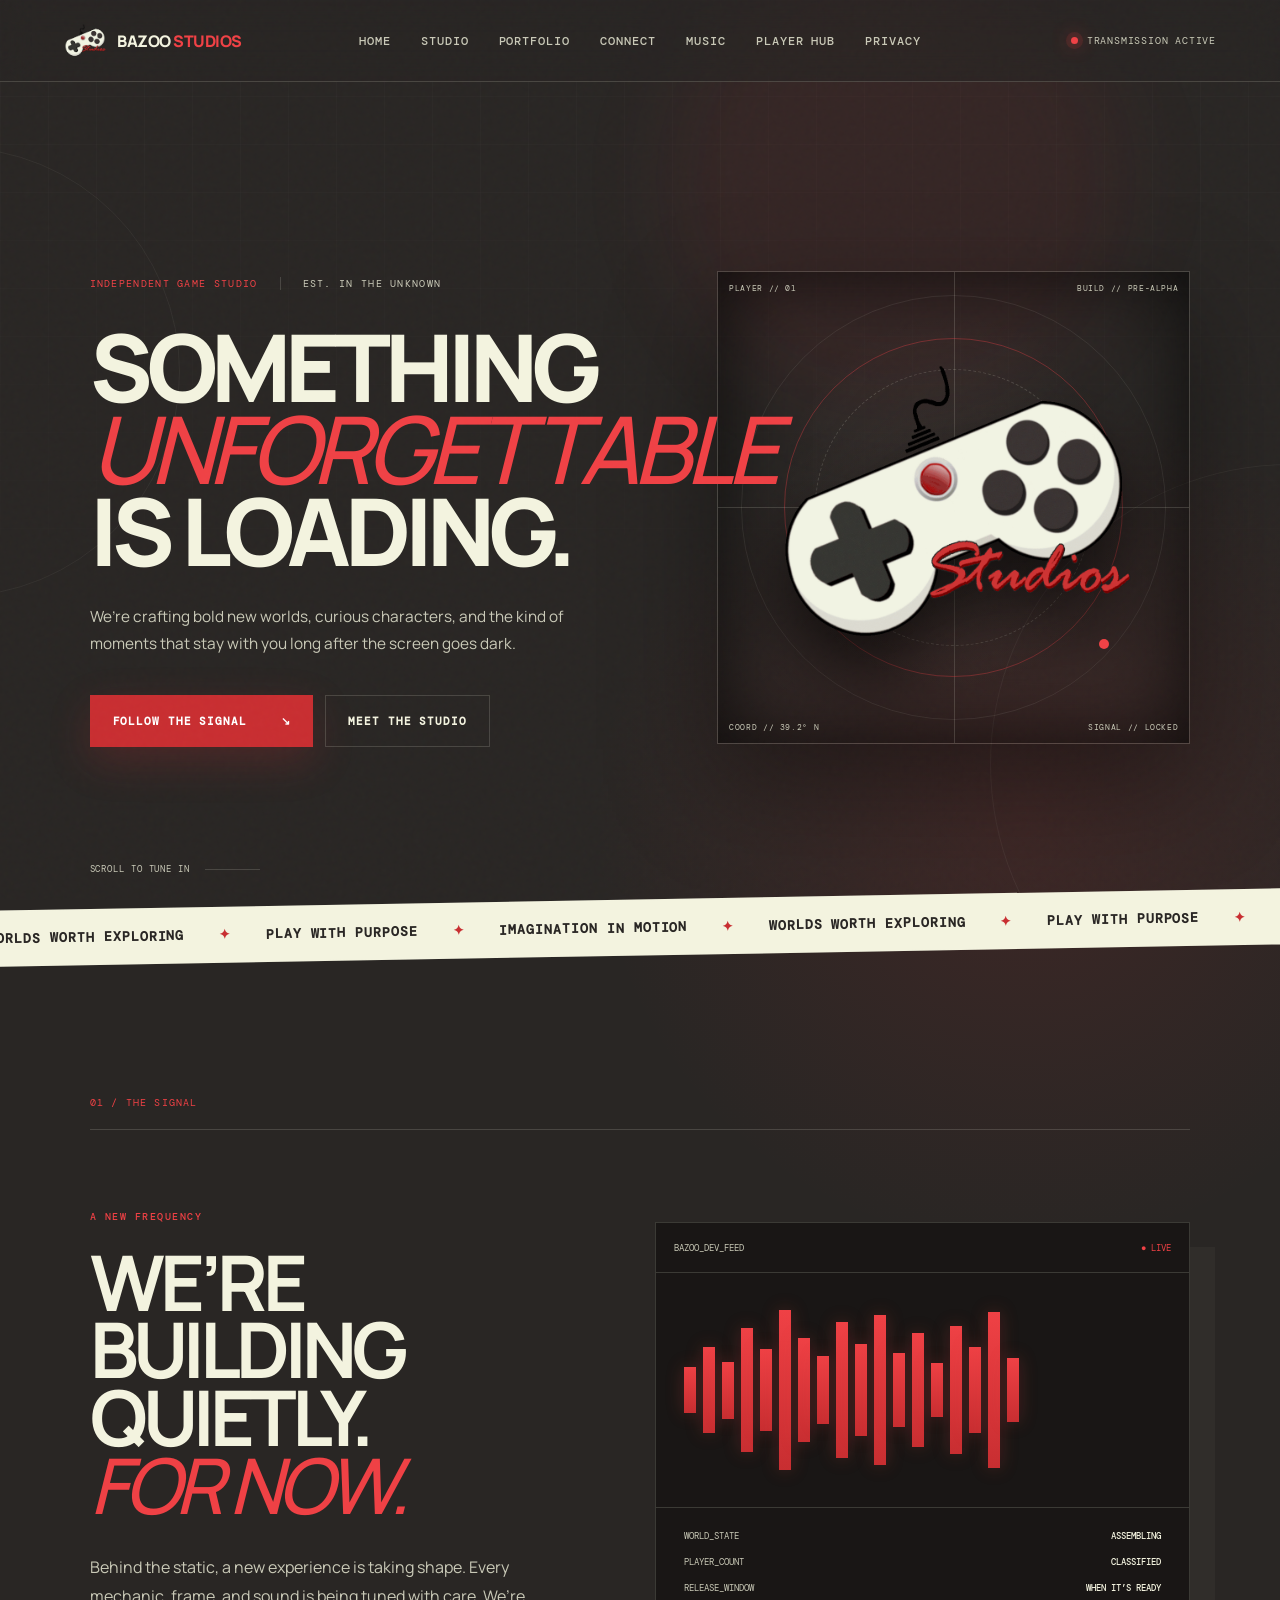
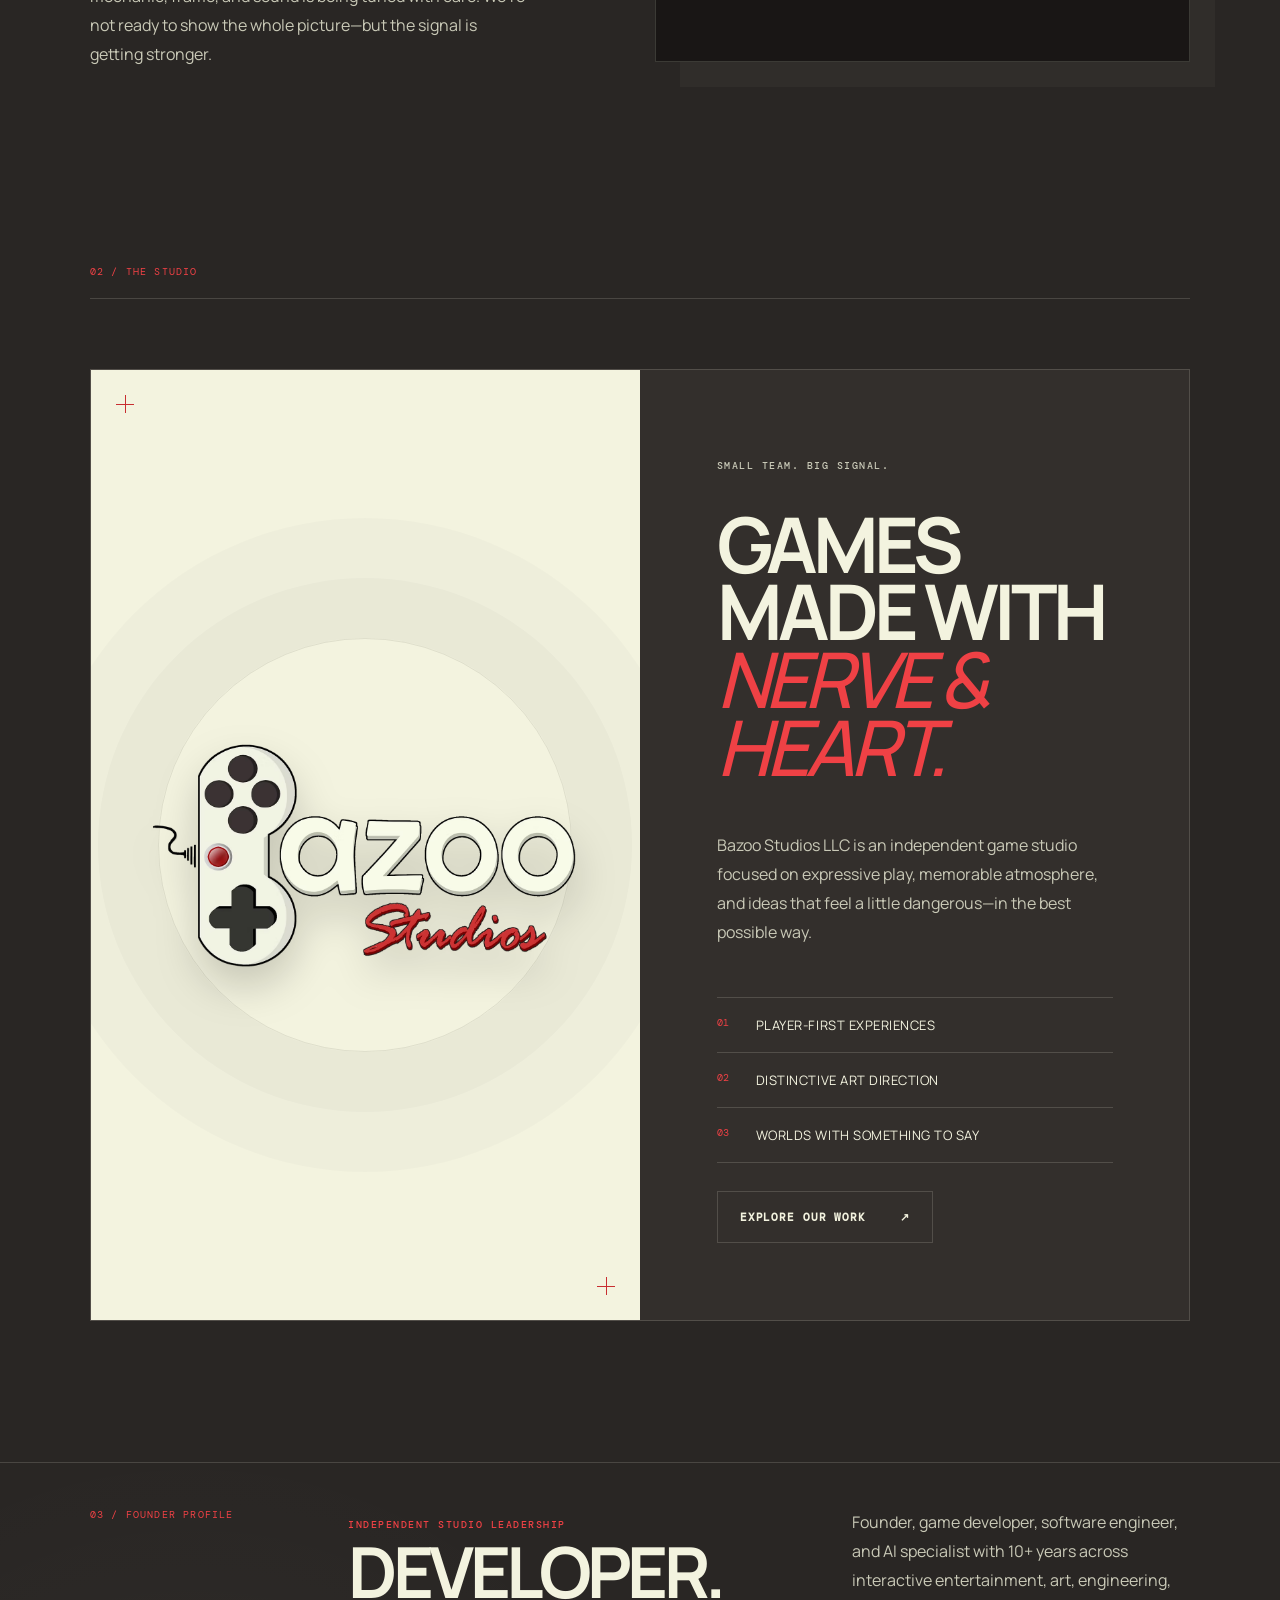
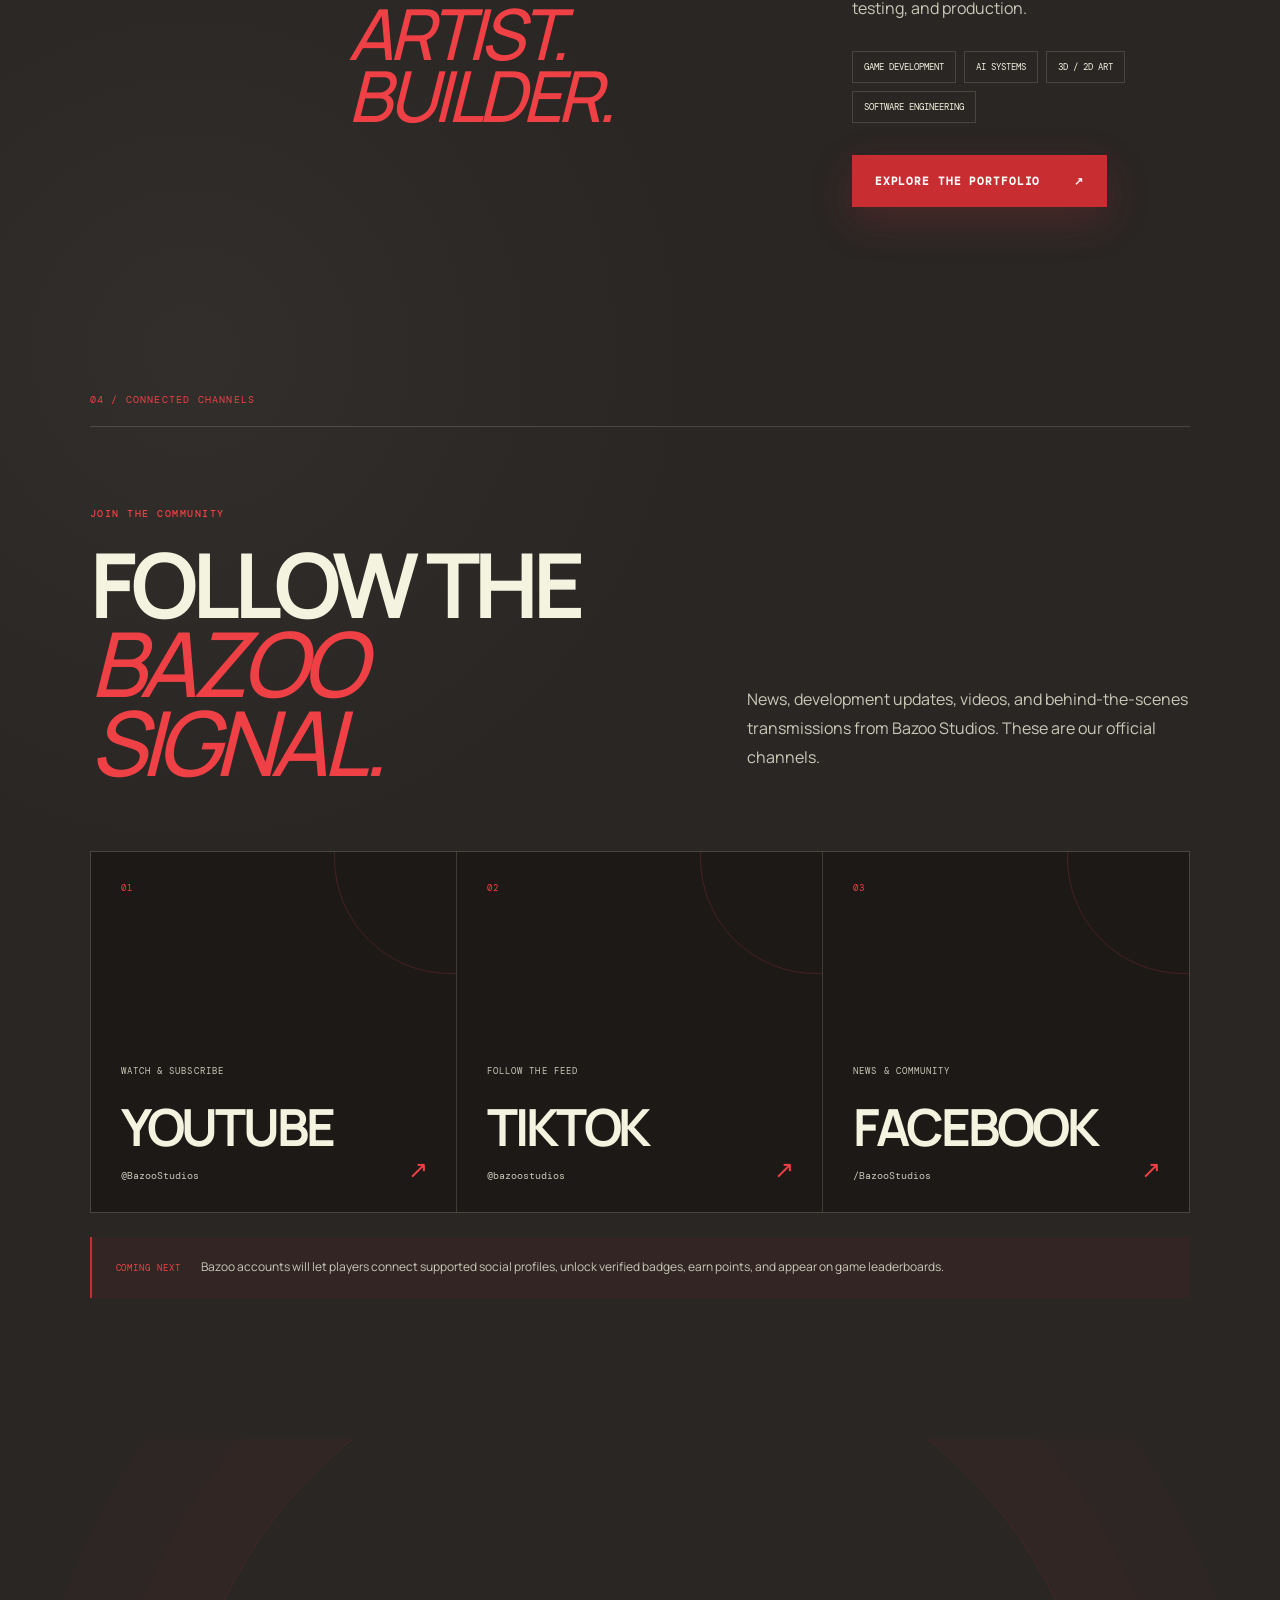
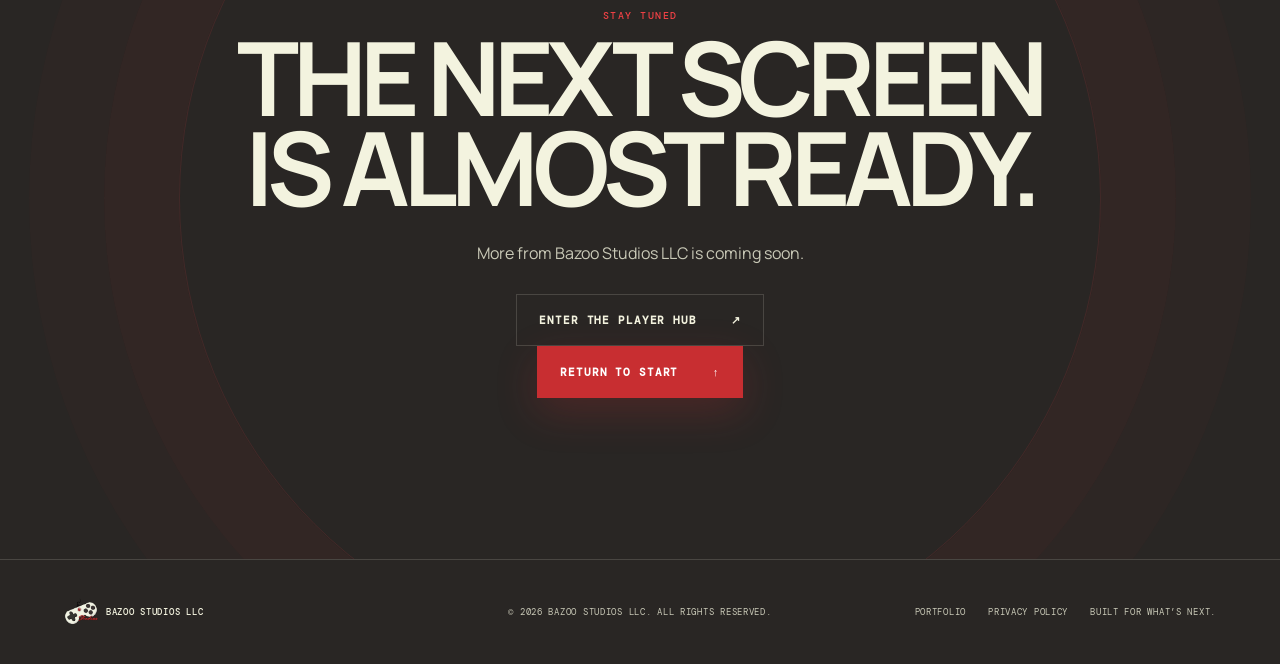
==== commit 210e9721: "Refresh shared stylesheet across every page" ====
--- a/index.html
+++ b/index.html
@@ -20,7 +20,7 @@
   <link rel="preconnect" href="https://fonts.googleapis.com">
   <link rel="preconnect" href="https://fonts.gstatic.com" crossorigin>
   <link href="https://fonts.googleapis.com/css2?family=DM+Mono:wght@400;500&family=Manrope:wght@400;500;600;700;800&display=swap" rel="stylesheet">
-  <link rel="stylesheet" href="styles.css">
+  <link rel="stylesheet" href="styles.css?v=3">
 </head>
 <body>
   <div class="noise" aria-hidden="true"></div>
--- a/styles.css
+++ b/styles.css
@@ -206,5 +206,257 @@
 .account-hero h1 span { color: var(--red-bright); font-style: italic; font-weight: 500; }
 .account-hero > div:first-child > p:last-child { max-width: 680px; color: var(--cream-dim); font-size: clamp(16px, 1.3vw, 20px); line-height: 1.75; }
 .auth-panel { padding: clamp(35px, 5vw, 65px); border: 1px solid var(--line); background: rgba(21,19,17,.86); box-shadow: 24px 24px 0 rgba(243,243,223,.03); }
-.auth-panel > img { width: min(250px, 72%); display: block; margin: 0 auto 45px; filter: drop-shadow(0 26px 24px rgba(0,0,0,.55)߽8��-��k�w��a���مȠ�������쁱��ѕȵ�������耸�ᕴ��(����ѽ�����ٔ�쁍�����مȠ��ɕ���ɥ��Ф��(������ɬ�쁵���������������쁑������聝ɥ���������ѕ��聍��ѕ��������������쁉����ɽչ��Ʌ������Ʌ����С��ɍ����ɝ��������ذ�䰸�Ф���Ʌ����ɕ�Ѐ����쁉�ɑ�ȵ���ѽ������ͽ����مȠ���������(������ɬ������ݥ�Ѡ����쁙��ѕ�聑ɽ��͡���ܠ������������ɝ�����������Ԥ�쁅����ѥ��聙���Ѐ�́��͔������Ё������є��(����љ�����������쁵�ɝ�������������������(����љ�������������؁쁑������聝ɥ�쁝ɥ��ѕ����є����յ��耸ݙȀĸ͙�쁝����������������������쁉�ɑ�ȵ���ѽ������ͽ����مȠ���������(����љ��������������鱅�е������쁉�ɑ�ȵ���ѽ�����(����љ���������Ё쁍�����مȠ��ɕ���ɥ��Ф쁙��������مȠ��������ѕ�е�Ʌ�͙�ɴ�����ɍ�͔쁱��ѕȵ�������耸ŕ���(����љ�����������쁵�ɝ����쁙��еͥ�������ѕ�е�Ʌ�͙�ɴ�����ɍ�͔쁱��ѕȵ�������耸�ѕ���(������ѥٔ��������������聍��������ఀ��ܰ����ँ���������ఀ��ܰ������쁉����ɽչ��مȠ���ɕ���쁍�����مȠ������쁑������聝ɥ�쁝ɥ��ѕ����є����յ��耸�ՙȀĸ�ՙ�쁝�������쁅������ѕ����х����(������ѥٔ�������������쁍�����مȠ��ɕ��쁙���������مȠ�������쁱��ѕȵ�������耸ŕ���(������ѥٔ��������쁵�ɝ����쁵��ݥ�Ѡ�������쁙��еͥ�聍��������ఀ��ܰ�����쁙��еݕ��������쁱�����������ĸ��쁱��ѕȵ�������耴���Օ���(����љ�����͕�ѥ�����������聍��������ఀ���ܰ�����ँ���������ఀ��ܰ��������(����љ�������������쁑������聝ɥ�쁝ɥ��ѕ����є����յ��耸љȀĸٙ�쁅������ѕ����х����(����љ��������������Ȱ������ɥ�����������Ȱ�����љ�ɴ���ɐ��Ȱ�����х�е͕�ѥ����ȁ쁙��еͥ�聍�����̸�ɕ�����ܰ���ɕ����(����������䵝ɥ��쁑������聝ɥ�쁝ɥ��ѕ����є����յ���ɕ���Р̰�řȤ쁵�ɝ���ѽ������쁉�ɑ�ȵѽ������ͽ����مȠ�������쁉�ɑ�ȵ���������ͽ����مȠ���������(����������䵝ɥ����ѥ����쁵����������������������������쁉�ɑ�ȵɥ��������ͽ����مȠ�������쁉�ɑ�ȵ���ѽ������ͽ����مȠ�������쁉����ɽչ��ɝ����İ���ܰ��Ȥ��Ʌ�ͥѥ��聉����ɽչ����́��͔���Ʌ�͙�ɴ���́��͔��(����������䵝ɥ����ѥ���顽ٕȁ쁉����ɽչ��ɝ��������ذ�䰸����Ʌ�͙�ɴ��Ʌ�ͱ�ѕd�������(����������䵝ɥ����ѥ�����������쁍�����مȠ��ɕ���ɥ��Ф쁙��������مȠ���������(����������䵝ɥ���́쁵�ɝ��������������쁙��еͥ��������(����������䵝ɥ����쁍�����مȠ���ɕ�������쁱�����������ĸ�쁙��еͥ��������(�����ɥ�����͕�ѥ������������ѽ��������(�����ɥ���������Ё쁑������聝ɥ�쁝ɥ��ѕ����є����յ��耸�ՙȀĸ�ՙ�쁝��聍��������ఀ���ܰ������쁵�ɝ���ѽ��������(�����ɥ�������������ͥѥ����ѥ����ѽ�������쁅�����͕����х����(�����ɥ�����������鱅�е������쁍�����مȠ���ɕ�������쁱�����������ĸ�쁵��ݥ�Ѡ��������(�ѥ�������쁉�ɑ�ȵѽ������ͽ����مȠ���������(�ѥ�����������ѥ�������������������쁉�ɑ�ȵ���ѽ������ͽ����مȠ���������(�ѥ�����������ѥ����ѥ������������ɕ���������������쁵�ɝ����������쁉����ɽչ��ɝ��������ذ�䰸��Ԥ쁉�ɑ�������ͽ����ɝ�������԰�䰸�Ԥ��(�ѥ���������ф�쁑������聙���쁩��ѥ�䵍��ѕ������������ݕ��쁍�����مȠ��ɕ���ɥ��Ф쁙��������مȠ�������쁱��ѕȵ�������耸�ᕴ��(�ѥ��������́쁵�ɝ�������������쁙��еͥ�聍��������ఀȸ��ܰ�������(�ѥ��������Ё쁵�ɝ�����������쁍�����مȠ���ɕ�������쁙��еͥ�������ѕ�е�Ʌ�͙�ɴ�����ɍ�͔쁱��ѕȵ�������耸�ٕ���(�ѥ�����������ѥ����������쁍�����مȠ���ɕ�������쁱�����������ĸ��쁙��еͥ��������(�ѥ�������հ���������������������(�ѥ���������х��́쁉�ɑ�ȵ���ѽ������ͽ����مȠ���������(�ѥ��������յ�������������������쁍��ͽ������ѕ�쁱��е��屔聹���쁑������聙���쁩��ѥ�䵍��ѕ������������ݕ��쁙��еݕ���������ѕ�е�Ʌ�͙�ɴ�����ɍ�͔��(�ѥ��������յ���������쁍�����مȠ��ɕ���ɥ��Ф쁙��������مȠ���������(���ɱ��ȵ�ɥ��쁑������聝ɥ�쁝ɥ��ѕ����є����յ���řȀř�쁝������쁉����ɽչ��مȠ���������(���ɱ��ȵ�ɥ����ѥ�����������������쁉����ɽչ��مȠ������ͽ�Ф��(���ɱ��ȵ�ɥ����ѥ�����������쁍�����مȠ��ɕ���ɥ��Ф쁙��������مȠ���������(���ɱ��ȵ�ɥ���́쁙��еͥ������쁵�ɝ���������������(���ɱ��ȵ�ɥ����쁵�ɝ������(��ɕ���ѥ��̵͕�ѥ������������ѽ��������(��ɕ���ѥ����ɥ��쁑������聝ɥ�쁝ɥ��ѕ����є����յ���řȀř�쁵�ɝ���ѽ������쁉�ɑ�������ͽ����مȠ���������(����љ�ɴ���ɐ�����Ս�ѥ�����ɐ���������聍��������ఀ��ܰ�������(����љ�ɴ���ɐ�쁉����ɽչ��مȠ���ɕ���쁍�����مȠ��������(����љ�ɴ���ɐ�������ȁ쁍�����مȠ��ɕ����(����љ�ɴ����Ր�쁑������聙���쁙����Ʌ���Ʌ�쁝������쁵�ɝ���ѽ��������(����љ�ɴ����Ր������������������������쁉�ɑ�������ͽ����ɝ����İ���ذ��Ȥ쁙��������مȠ��������ѕ�е�Ʌ�͙�ɴ�����ɍ�͔��(���Ս�ѥ����ѕ�����������������쁉�ɑ�ȵ���ѽ������ͽ����مȠ���������(���Ս�ѥ����ѕ���������쁍�����مȠ��ɕ���ɥ��Ф쁙��������مȠ���������(���Ս�ѥ����ѕ���́쁵�ɝ�������������쁙��еͥ��������(���Ս�ѥ����ѕ����쁵�ɝ����쁍�����مȠ���ɕ�������쁙��еͥ��������(���������е�ɥ��쁑������聝ɥ�쁝ɥ��ѕ����є����յ���ɕ���Ра�řȤ쁵�ɝ���ѽ������쁉�ɑ�������ͽ����مȠ���������(���������е�ɥ����ѥ�����������������쁵���������������쁉�ɑ�ȵɥ��������ͽ����مȠ�������쁑������聙���쁙��൑�ɕ�ѥ��聍��յ���(���������е�ɥ����ѥ���鱅�е������쁉�ɑ�ȵɥ�������(���������е�ɥ����ɽ���쁍�����مȠ��ɕ���ɥ��Ф쁙��еͥ������쁱��ѕȵ�������耴��ݕ���(���������е�ɥ�������쁵�ɝ���ѽ�聅�Ѽ쁙��еݕ���������ѕ�е�Ʌ�͙�ɴ�����ɍ�͔��(���������е�ɥ����쁍�����مȠ���ɕ�������쁱�����������ĸ��쁙��еͥ��������(��������ѥ��́쁑������聙���쁙����Ʌ���Ʌ�쁝����������������ѽ��������(��������ѥ��́�����쁉�ɑ�������ͽ����مȠ�������������������������쁍�����مȠ���ɕ�������쁙��������مȠ��������ѕ�е�Ʌ�͙�ɴ�����ɍ�͔��(����х�е͕�ѥ���쁵������������٠��������聍��������ఀ���ܰ�����ँ���������ఀ��ܰ������쁑������聙���쁙��൑�ɕ�ѥ��聍��յ�쁅������ѕ��聍��ѕ�쁩��ѥ�䵍��ѕ��聍��ѕ��ѕ�е�����聍��ѕ����ͥѥ���ɕ��ѥٔ쁽ٕə���聡�������(����х�е͕�ѥ������鹽Р����х�е�ɉ�Ф����ͥѥ���ɕ��ѥٔ�赥��������(����х�е͕�ѥ������鹽Р������Ȥ�쁵��ݥ�Ѡ������쁍�����مȠ���ɕ�������쁱�����������ĸ���(����х�е�ɉ�Ё���ͥѥ��聅�ͽ��є�ݥ�Ѡ聵������ܰ������쁅����еɅѥ���쁉�ɑ�������ͽ����ɝ�������԰�䰸�Ф쁉�ɑ�ȵɅ��������쁉��͡����������������ɝ�������԰�䰸��ؤ��������������ɝ�������԰�䰸��Ԥ��(����х�е��ѥ��́쁑������聙���쁙����Ʌ���Ʌ�쁩��ѥ�䵍��ѕ��聍��ѕ�쁝�������쁵�ɝ�����������(����х�е����ѥ���쁍�����مȠ���ɕ�������쁙��������مȠ��������ѕ�е�Ʌ�͙�ɴ�����ɍ�͔쁱��ѕȵ�������耸ŕ���(�ݽɬ��ɥ��쁑������聝ɥ�쁝ɥ��ѕ����є����յ���řȀř�쁝������쁵�ɝ���ѽ������쁉����ɽչ��مȠ�������쁉�ɑ�������ͽ����مȠ���������(�ݽɬ���ɐ�쁵�����������������������聍��������ఀ��ܰ�����쁉����ɽչ��مȠ������ͽ�Ф쁑������聙���쁙��൑�ɕ�ѥ��聍��յ�쁩��ѥ�䵍��ѕ������������ݕ����Ʌ�ͥѥ��聉����ɽչ����́��͔���Ʌ�͙�ɴ���́��͔��(�ݽɬ���ɐ顽ٕȁ쁉����ɽչ�而̈́������Ʌ�͙�ɴ��Ʌ�ͱ�ѕd�������(�ݽɬ���ɐ������ɕ��쁝ɥ�����յ��Ā����쁵���������������쁉����ɽչ��Ʌ������Ʌ����С��ɍ����Ѐ�����Ԕ��ɝ��������ذ�䰸Ȥ���Ʌ����ɕ�Ѐ�Ԕ���مȠ������ͽ�Ф��(�ݽɬ�������쁍�����مȠ��ɕ���ɥ��Ф쁙��������مȠ�������쁱��ѕȵ�������耸ŕ���(�ݽɬ���ɐ��́쁵��ݥ�Ѡ������쁵�ɝ��������������쁙��еͥ�聍������ɕ�����ܰ�и�ɕ��쁱������������쁱��ѕȵ�������耴��Օ��ѕ�е�Ʌ�͙�ɴ�����ɍ�͔��(�ݽɬ���ɐ鹽Р�ݽɬ���ɐ������ɕ����́쁙��еͥ�聍�����ĸ�ɕ�����ܰ�̸�ɕ����(�ݽɬ���ɐ���쁵��ݥ�Ѡ������쁍�����مȠ���ɕ�������쁱�����������ĸ����(�ݽɬ�х�́쁑������聙���쁙����Ʌ���Ʌ�쁝������쁵�ɝ�����������(�ݽɬ�х�́����������������������쁉�ɑ�������ͽ����مȠ�������쁍�����مȠ���ɕ�������쁙��������مȠ��������ѕ�е�Ʌ�͙�ɴ�����ɍ�͔��(�ɕ�յ����ɼ�쁵���������聅�Ѽ��()���Ʌ��́����Ё�����������Ʌ�͙�ɴ��Ʌ�ͱ�ѕd����ɽхє��ő�����������Ʌ�͙�ɴ��Ʌ�ͱ�ѕd�����ँɽхє�ő������)���Ʌ��́������Ѽ���Ʌ�͙�ɴ�ɽхє�����������)���Ʌ��́�ձ͔������쁉��͡����������������ɝ�������԰�����������쁉��͡�������������ɝ�������԰�������)���Ʌ��́�����������쁽������耸�����)���Ʌ��͍́���������������Ʌ�͙�ɴ��Ʌ�ͱ�ѕ`���������)���Ʌ��́݅ٔ��Ѽ���Ʌ�͙�ɴ�͍���d���Ԥ쁽������耸�����)���Ʌ��́����Օ���Ѽ���Ʌ�͙�ɴ��Ʌ�ͱ�ѕ`���������()����������ݥ�Ѡ�����ँ�(���ѵ���͍ɽ�����������ѽ��������(���ͥє������ȁ쁝ɥ��ѕ����є����յ���řȁ��Ѽ���Ѽ��������������������쁝���������(���ͥє������ȁ��؁���ͥѥ��聅�ͽ��є쁑������聝ɥ�쁝�����ѽ�聍��������������쁱���������ɥ���������������������쁉�ɑ�������ͽ����مȠ�������쁉����ɽչ��ɝ����İ���ذ��ܤ쁉����ɽ�����ѕ�聉��Ƞ����쁉��͡�����������������ɝ����������Ԥ쁽���������٥ͥ������聡�������Ʌ�͙�ɴ��Ʌ�ͱ�ѕd��������Ʌ�ͥѥ��聽�����䀸�́��͔���Ʌ�͙�ɴ���́��͔��٥ͥ�����䀸����(���ͥє������ȁ��؁��쁵��������������쁑������聙���쁅������ѕ��聍��ѕ����������������쁉�ɑ�ȵ���ѽ������ͽ����مȠ�������쁙��еͥ��������(���ͥє������ȁ��؁�鱅�е������쁉�ɑ�ȵ���ѽ�����(���ͥє������ȹ�̵�������؁쁽���������٥ͥ�������٥ͥ�����Ʌ�͙�ɴ��Ʌ�ͱ�ѕd�����(�����صѽ�����쁑������聉������(�����ɼ�쁝ɥ��ѕ����є����յ���ř����������ѽ��������(�����ɼ���Ё쁵��ݥ�Ѡ�������ݥ�Ѡ�����쁩��ѥ��͕��聍��ѕ���(���͍ɽ����Ք�쁑������聹�����(���ͥ������ɥ�����������Ѽ���ɐ�쁝ɥ��ѕ����є����յ���ř���(���������х���쁵�����������������(����������Ʌ��쁝ɥ��ѕ����є����յ���ř���(����������ͥ���쁉�ɑ�ȵɥ�����쁉�ɑ�ȵ���ѽ������ͽ����مȠ�������쁑������聙���쁅������ѕ��聍��ѕ�쁝����������������������������(����������ͥ����������ͥѥ����хѥ��ݥ�Ѡ��������(����������ͥ������鱅�е���������ͥѥ����хѥ�쁵�ɝ�������聅�Ѽ��(�����չ��ȵ��ɥ��쁝ɥ��ѕ����є����յ���ř���(�������չе��ɼ�������ȵ�ɥ��������չе�Չ�ɥ���������ɉ��ɐ���������쁝ɥ��ѕ����є����յ���ř���(�����ͥ����ɼ������մ��ɥ��쁝ɥ��ѕ����є����յ���ř���(�����ͥ��٥�Յ���ݥ�Ѡ聵�������ఀ�����쁩��ѥ��͕��聍��ѕ���(���ͽ�������������쁝ɥ��ѕ����є����յ���ř���(���ͽ������ɥ��쁝ɥ��ѕ����є����յ���ř���(���ͽ�������ɐ�쁵���������������쁉�ɑ�ȵɥ�����쁉�ɑ�ȵ���ѽ������ͽ����مȠ���������(���ͽ�������ɐ鱅�е������쁉�ɑ�ȵ���ѽ�����(������љ�������ɼ�쁝ɥ��ѕ����є����յ���ř���(������љ��������쁵��ݥ�Ѡ��������(������љ�������������쁝ɥ��ѕ����є����յ���ř�쁝���������(������������䵝ɥ��쁝ɥ��ѕ����є����յ���ɕ���РȰ�řȤ��(�������ɥ���������Ё쁝ɥ��ѕ����є����յ���ř���(�������ɥ�������������ͥѥ����хѥ���(����ɕ���ѥ����ɥ��쁝ɥ��ѕ����є����յ���ř���(�����������е�ɥ��쁝ɥ��ѕ����є����յ���ɕ���РȰ�řȤ��(���ݽɬ��ɥ��쁝ɥ��ѕ����є����յ���ř���(���ݽɬ���ɐ������ɕ��쁝ɥ�����յ�聅�Ѽ��(�����������е�ɥ����ѥ����쁉�ɑ�ȵ���ѽ������ͽ����مȠ���������)�()����������ݥ�Ѡ�����ँ�(���ѵ���͍ɽ�����������ѽ��������(���ͥє������ȁ쁡�������������ͥѥ����ѥ����ѽ�����(����Ʌ���쁝������쁙��еͥ�������ݡ�є������聹��Ʌ���(����Ʌ��������ݥ�Ѡ�����쁡������������(���ͥє������ȁ��؁쁱��������ɥ�������쁵�ൡ�����聍��������٠�������쁽ٕə��ܵ�聅�Ѽ��(����х��́쁑������聹�����(������ͽȵ���܁쁑������聹�����(����ɉ�е����쁱���耴�������(����ɉ�е�ݼ��ɥ���耴�������(�����ɼ�쁵���������聅�Ѽ�����������������������쁝���������(�����ɼ������ѕ�е�����聱�����(�����ɼ��ā쁙��еͥ�聍�����ȸ��ɕ����ĸ��ܰ��ɕ��쁱��ѕȵ�������耴���Օ���(��������쁙��еͥ������쁱�����������ĸ����(����啉ɽ܁��쁑������聹�����(�����ɼ���ѥ��́쁑������聝ɥ�쁝ɥ��ѕ����є����յ���ř���(�����ɼ���ѥ��̀����ѽ���ݥ�Ѡ�������(�����ɼ���Ё쁅����еɅѥ���쁵�ൡ�����聍��������܀��������(�������ɽ���ȁ�ݥ�Ѡ��ؔ��(���͕�ѥ�����������������������(���ѥ���ȵ�Ʌ����������������������쁝�������쁙��еͥ��������(���ͥ������ɥ�����������Ѽ���ɐ���ͽ���������������ͽ������ɥ��쁵�ɝ���ѽ��������(���ͥ������Ȱ���������Ѽ��ȁ쁙��еͥ�聍�����ȸ�ɕ������ܰ��ɕ����(���ͥ��������ͽ���쁵���������������쁉��͡�����������������ɝ�����̰��̰��̰���Ԥ��(���ٕ݅��ɴ�쁡�����������쁝����������������������������(������ͽ���ɕ����Ё����������������������(���������х���쁵������������������������������(����������Ѽ�������������������������(�����ѕȁ쁝ɥ��ѕ����є����յ���ř�쁝��������������������������ѕ�е�����聍��ѕ�쁩��ѥ�䵥ѕ��聍��ѕ���(�����ѕȀ����؁쁩��ѥ��͕��聅�Ѽ��(�����ѕȀ����؁쁩��ѥ�䵍��ѕ��聍��ѕ�쁙����Ʌ���Ʌ���(����������ͥ���쁙����Ʌ���Ʌ���(����������ͥ������鱅�е�������ݥ�Ѡ�����쁵�ɝ������(������������ѕ�Ё�������������������������(������������ѕ�Ё�ā쁙��еͥ�聍������ɕ������ܰ�и�ɕ��쁽ٕə��ܵ�Ʌ�聅��ݡ�ɔ��(������љ�������ɼ�쁵���������聅�Ѽ�������������������������(������љ��������ɼ��ā쁙��еͥ�聍������ɕ������ܰ��ɕ����(������љ��������ɼ����ɼ���ѥ��́쁑������聝ɥ�쁝ɥ��ѕ����є����յ���ř���(������љ��������ɼ�����ѽ���ݥ�Ѡ�������(��������ѥٔ������쁝ɥ��ѕ����є����յ���ř�쁝���������(��������ѥٔ����������������������������(��������ѥٔ��������쁙��еͥ��������(������љ��������������Ȱ������ɥ�����������Ȱ�����љ�ɴ���ɐ��Ȱ�����х�е͕�ѥ����ȁ쁙��еͥ�聍�����̸�ɕ������ܰ�и�ɕ����(������������䵝ɥ��쁝ɥ��ѕ����є����յ���ř���(������������䵝ɥ����ѥ����쁵�����������������(���ѥ�����������ѥ����ѥ������������ɕ��쁵�ɝ��������������������������(�����ɱ��ȵ�ɥ��쁝ɥ��ѕ����є����յ���ř���(����ɕ���ѥ����ɥ��쁵�ɝ�������������(�����������е�ɥ��쁝ɥ��ѕ����є����յ���ř���(�����������е�ɥ����ѥ����쁉�ɑ�ȵɥ�������(������х�е��ѥ��́쁑������聝ɥ��ݥ�Ѡ�������(������х�е��ѥ��̀����ѽ��쁵��ݥ�Ѡ�����쁵���ݥ�Ѡ��쁽ٕə��ܵ�Ʌ�聅��ݡ�ɔ�ѕ�е�����聱�����(���ݽɬ���ɐ���ݽɬ���ɐ������ɕ��쁵�����������������(���ͽ��������������ȁ쁙��еͥ�聍�����̸�ɕ������ܰ�и�ɕ����(���ͽ�������є������쁑������聉����쁵�ɝ������������(�������չе��ɼ�쁵���������聅�Ѽ�������չе��ɼ��ā쁙��еͥ�聍�����̸�ɕ������ܰ�Ը�ɕ����������ɉ��ɐ�ɽ܁쁝ɥ��ѕ����є����յ��������řȀ��������������������������������ɉ��ɐ�ɽ܁͵����쁑������聹�����(�����ͥ����ɼ�쁵���������聅�Ѽ�����ͥ�����䁠ā쁙��еͥ�聍�����̸�ɕ������ܰ�Ը�ɕ��������ѥ�䵍��ͽ�����Ʌ���쁡�����������쁵�ɝ��������ݥ�Ѡ聍���������������������մ���ф�쁑������聝ɥ���(�����ͥ����ɼ������������������������쁝���������(������մ��ɥ��쁝���������(������ѽ��쁵����������������������������������쁝���������(���ݽɬ���ɐ���ݽɬ���ɐ������ɕ����������������������(���ͽ�������ɐ���������������������(������х�е͕�ѥ�����������������������)�()��������ɕ���̵ɕ�Ս�����ѥ���ɕ�Ս����(�������鉕��ɔ����酙ѕȁ쁅����ѥ�����Ʌѥ��耸�ŵ̀������х��쁅����ѥ����ѕɅѥ�����չ��Ā������х���͍ɽ�������٥��聅�Ѽ�������х����(���ɕٕ���쁽����������Ʌ�͙�ɴ聹�����(������ͽȵ���܁쁑������聹�����)�(+.auth-panel > img { width: min(250px, 72%); display: block; margin: 0 auto 45px; filter: drop-shadow(0 26px 24px rgba(0,0,0,.55)); }
+.auth-panel h2 { margin: 15px 0; font-size: clamp(30px, 3vw, 48px); line-height: 1; }
+.auth-panel > p:not(.kicker) { color: var(--cream-dim); line-height: 1.7; }
+.google-button { width: 100%; margin-top: 22px; }.google-button:disabled { opacity: .65; cursor: wait; }
+.google-mark { width: 24px; height: 24px; display: grid; place-items: center; border-radius: 50%; background: white; color: #4285f4; font: 800 14px var(--sans); }
+.auth-fineprint { font-size: 10px; text-align: center; }.auth-fineprint a { color: var(--red-bright); }
+.player-grid { margin-top: 65px; display: grid; grid-template-columns: .8fr 1.2fr; border: 1px solid var(--line); }
+.player-card, .profile-form { padding: clamp(35px, 5vw, 70px); }.player-card { background: var(--cream); color: var(--ink); }
+.player-avatar-wrap { width: 120px; height: 120px; padding: 8px; border: 1px solid rgba(41,38,36,.18); margin-bottom: 35px; }.player-avatar-wrap img { width: 100%; height: 100%; object-fit: cover; }
+.player-card h2 { font-size: clamp(35px, 4.5vw, 68px); text-transform: none; line-height: 1; }.player-email { color: var(--charcoal); font: 10px var(--mono); overflow-wrap: anywhere; }
+.rank-lockup { margin: 35px 0; padding: 25px 0; border-block: 1px solid rgba(41,38,36,.18); display: grid; grid-template-columns: 1fr auto; align-items: end; }.rank-lockup span { grid-column: 1/-1; color: var(--red); font: 10px var(--mono); letter-spacing: .1em; }.rank-lockup strong { font-size: 52px; letter-spacing: -.06em; }.rank-lockup small { text-transform: uppercase; }.player-card .button-ghost { border-color: rgba(41,38,36,.25); }
+.profile-form { display: flex; flex-direction: column; gap: 24px; background: var(--ink-soft); }.profile-form label { display: grid; gap: 9px; color: var(--cream-dim); font: 9px var(--mono); text-transform: uppercase; letter-spacing: .1em; }
+.profile-form input, .profile-form textarea { width: 100%; border: 1px solid var(--line); background: var(--ink); color: var(--cream); padding: 16px; font: 15px var(--sans); outline: none; resize: vertical; }.profile-form input:focus, .profile-form textarea:focus { border-color: var(--red-bright); }.profile-form .button { align-self: flex-start; }.form-status { min-height: 20px; margin: 0; color: var(--red-bright); font: 10px var(--mono); }
+.account-subgrid { margin-top: 30px; display: grid; grid-template-columns: 1fr 1fr; gap: 30px; }.hub-card { padding: clamp(30px, 4vw, 55px); border: 1px solid var(--line); background: rgba(21,19,17,.5); }.hub-card-head { display: flex; justify-content: space-between; gap: 20px; align-items: start; }.hub-card-head h3 { margin: 10px 0 35px; font-size: 28px; }.hub-card-head > span { color: var(--red-bright); font: 8px var(--mono); }.connection-list > div, .points-list > div { display: flex; justify-content: space-between; gap: 20px; padding: 17px 0; border-top: 1px solid var(--line); text-transform: capitalize; }.connection-list span, .points-list span, .points-list > p { color: var(--cream-dim); font-size: 12px; }.points-list b { color: var(--red-bright); }
+.leaderboard-heading { margin-top: 70px; display: grid; grid-template-columns: 1fr 1fr; gap: 70px; align-items: end; }.leaderboard-heading h2 { margin-top: 25px; font-size: clamp(4rem, 7vw, 8rem); }.leaderboard-heading > p { color: var(--cream-dim); line-height: 1.8; }.leaderboard-table { margin-top: 60px; border: 1px solid var(--line); }.leaderboard-table > p { margin: 0; padding: 40px; color: var(--cream-dim); }.leaderboard-row { min-height: 78px; padding: 18px 25px; display: grid; grid-template-columns: 90px 1.4fr 1fr 110px; gap: 20px; align-items: center; border-bottom: 1px solid var(--line); }.leaderboard-row:last-child { border-bottom: 0; }.leaderboard-row strong, .leaderboard-row b { color: var(--red-bright); }.leaderboard-row b { text-align: right; }.leaderboard-row small { color: var(--cream-dim); text-transform: uppercase; }.leaderboard-labels { min-height: 46px; color: var(--cream-dim); font: 8px var(--mono); text-transform: uppercase; }
+
+/* Music */
+.music-hero { min-height: calc(100svh - 82px); padding: clamp(70px, 9vw, 135px) clamp(22px, 7vw, 110px); display: grid; grid-template-columns: 1.05fr .95fr; gap: clamp(50px, 9vw, 140px); align-items: center; overflow: hidden; }
+.music-copy h1 { font-size: clamp(4.8rem, 9vw, 10.8rem); margin: 38px 0; }.music-copy h1 span { color: var(--red-bright); font-style: italic; font-weight: 500; }.music-copy > p:last-of-type { max-width: 670px; color: var(--cream-dim); font-size: clamp(16px, 1.3vw, 20px); line-height: 1.75; }.music-copy .button { margin-top: 25px; }
+.music-visual { aspect-ratio: 1; position: relative; display: grid; place-items: center; border: 1px solid var(--line); background: radial-gradient(circle, rgba(200,46,49,.17), transparent 58%); overflow: hidden; }.music-visual::before, .music-visual::after { content: ""; position: absolute; inset: 10%; border: 1px solid rgba(243,243,223,.08); border-radius: 50%; }.music-visual::after { inset: 22%; border-style: dashed; animation: spin 22s linear infinite reverse; }
+.vinyl { width: 66%; aspect-ratio: 1; border-radius: 50%; position: relative; z-index: 2; display: grid; place-items: center; background: repeating-radial-gradient(circle, #181614 0 3px, #0b0a09 4px 7px, #24211e 8px 9px); box-shadow: 0 40px 70px rgba(0,0,0,.55); animation: spin 18s linear infinite; }.vinyl::before { content: ""; position: absolute; inset: 6%; border: 1px solid rgba(243,243,223,.12); border-radius: 50%; box-shadow: inset 0 0 0 45px rgba(255,255,255,.015); }.vinyl-label { width: 31%; aspect-ratio: 1; border-radius: 50%; background: var(--red); display: grid; place-items: center; position: relative; overflow: hidden; }.vinyl-label img { width: 82%; filter: brightness(.15); }.vinyl-label::after { content: ""; position: absolute; width: 9px; height: 9px; border-radius: 50%; background: var(--cream); }
+.sound-bars { position: absolute; left: 6%; right: 6%; bottom: 7%; height: 55px; display: flex; align-items: end; gap: 7px; }.sound-bars i { flex: 1; height: 45%; max-width: 7px; background: var(--red-bright); animation: wave 1.4s ease-in-out infinite alternate; }.sound-bars i:nth-child(2n) { height: 90%; animation-delay: -.5s; }.sound-bars i:nth-child(3n) { height: 65%; animation-delay: -.9s; }.music-coordinate { position: absolute; top: 18px; right: 20px; color: var(--cream-dim); font: 8px var(--mono); letter-spacing: .1em; }
+.album-grid { margin-top: 70px; display: grid; grid-template-columns: .8fr 1.2fr; gap: clamp(55px, 9vw, 140px); align-items: center; }.album-heading h2 { margin: 25px 0 35px; font-size: clamp(3.7rem, 6vw, 7.4rem); }.album-heading > p:last-child { color: var(--cream-dim); line-height: 1.8; max-width: 520px; }.spotify-console { border: 1px solid var(--line); padding-bottom: 22px; background: rgba(21,19,17,.72); box-shadow: 24px 24px 0 rgba(243,243,223,.03); }.spotify-console iframe { display: block; border: 0; border-radius: 12px; margin: 22px; width: calc(100% - 44px); }.album-meta { padding: 0 22px; display: flex; flex-wrap: wrap; gap: 18px; justify-content: space-between; color: var(--cream-dim); font: 8px var(--mono); letter-spacing: .08em; }.music-finale { min-height: 75vh; text-align: center; display: flex; flex-direction: column; justify-content: center; align-items: center; border-top: 1px solid var(--line); }.music-finale h2 { font-size: clamp(4.5rem, 9vw, 10rem); }.music-finale > p:not(.kicker) { color: var(--cream-dim); margin: 30px 0 10px; }.music-finale .hero-actions { justify-content: center; }
+
+.finale { min-height: 80vh; text-align: center; display: flex; flex-direction: column; align-items: center; justify-content: center; position: relative; overflow: hidden; }
+.finale h2 { font-size: clamp(4rem, 8vw, 9.5rem); position: relative; }
+.finale > p:not(.kicker) { color: var(--cream-dim); margin: 30px 0; }
+.finale-orbit { position: absolute; width: min(72vw, 950px); aspect-ratio: 1; border: 1px solid rgba(239,65,69,.13); border-radius: 50%; box-shadow: 0 0 0 75px rgba(239,65,69,.025), 0 0 0 150px rgba(239,65,69,.018); }
+.finale > *:not(.finale-orbit) { position: relative; z-index: 1; }
+
+footer { min-height: 105px; padding: 28px clamp(22px, 5vw, 80px); border-top: 1px solid var(--line); display: grid; grid-template-columns: 1fr auto 1fr; gap: 25px; align-items: center; color: var(--cream-dim); font: 9px var(--mono); text-transform: uppercase; letter-spacing: .08em; }
+.footer-brand { display: flex; align-items: center; gap: 8px; color: var(--cream); font-weight: 500; }
+.footer-brand img { width: 34px; height: 34px; object-fit: contain; }
+footer > div { justify-self: end; display: flex; gap: 22px; }
+footer a:hover { color: var(--red-bright); }
+
+.reveal { opacity: 0; transform: translateY(30px); transition: opacity .9s ease, transform .9s cubic-bezier(.2,.7,.2,1); }
+.reveal.in-view { opacity: 1; transform: none; }
+
+.legal-page { background: var(--ink); }
+.legal-wrap { min-height: 100vh; display: grid; grid-template-columns: minmax(260px, 30vw) 1fr; }
+.legal-aside { border-right: 1px solid var(--line); padding: 80px clamp(28px, 5vw, 70px); position: relative; }
+.legal-aside img { width: min(300px, 100%); position: sticky; top: 150px; filter: drop-shadow(0 25px 30px rgba(0,0,0,.55)); animation: float 6s ease-in-out infinite; }
+.legal-aside > p:last-child { position: sticky; top: 500px; color: var(--cream-dim); font: 9px/1.8 var(--mono); text-transform: uppercase; }
+.legal-content { padding: clamp(80px, 10vw, 150px) clamp(28px, 10vw, 160px); max-width: 1100px; }
+.legal-content h1 { font-size: clamp(5rem, 10vw, 10rem); margin: 25px 0 45px; }
+.legal-intro { font-size: clamp(18px, 2vw, 27px); line-height: 1.55; color: var(--cream-dim); padding-bottom: 55px; border-bottom: 1px solid var(--line); }
+.legal-content section { padding: 42px 0; border-bottom: 1px solid var(--line); }
+.legal-content section h2 { font-size: clamp(21px, 2.2vw, 31px); letter-spacing: -.03em; line-height: 1.2; text-transform: none; margin-bottom: 19px; }
+.legal-content section h2 span { color: var(--red-bright); margin-right: 15px; font: 10px var(--mono); }
+.legal-content section p { color: var(--cream-dim); line-height: 1.85; }
+.legal-content > .button { margin-top: 50px; }
+.text-link { color: var(--red-bright); border-bottom: 1px solid rgba(239,65,69,.4); }
+
+/* Portfolio */
+.portfolio-page { background: var(--ink); }
+.portfolio-hero { min-height: calc(100svh - 82px); padding: clamp(70px, 9vw, 135px) clamp(22px, 7vw, 110px); display: grid; grid-template-columns: 1.25fr .75fr; gap: clamp(55px, 9vw, 140px); align-items: center; }
+.portfolio-intro h1 { font-size: clamp(5rem, 10vw, 11.5rem); margin: 38px 0; }
+.portfolio-lede { max-width: 760px; color: var(--cream-dim); font-size: clamp(16px, 1.3vw, 20px); line-height: 1.75; }
+.portfolio-id { border: 1px solid var(--line); background: rgba(21,19,17,.85); box-shadow: 24px 24px 0 rgba(243,243,223,.03); }
+.id-top { height: 48px; display: flex; align-items: center; justify-content: space-between; padding: 0 17px; border-bottom: 1px solid var(--line); color: var(--cream-dim); font: 8px var(--mono); letter-spacing: .08em; }
+.id-top .live { color: var(--red-bright); }
+.id-mark { min-height: 320px; display: grid; place-items: center; padding: 35px; background: radial-gradient(circle, rgba(200,46,49,.14), transparent 60%); border-bottom: 1px solid var(--line); }
+.id-mark img { width: 88%; filter: drop-shadow(0 28px 26px rgba(0,0,0,.55)); animation: float 6s ease-in-out infinite; }
+.portfolio-id dl { margin: 0; padding: 20px; }
+.portfolio-id dl div { display: grid; grid-template-columns: .7fr 1.3fr; gap: 15px; padding: 13px 0; border-bottom: 1px solid var(--line); }
+.portfolio-id dl div:last-child { border-bottom: 0; }
+.portfolio-id dt { color: var(--red-bright); font: 8px var(--mono); text-transform: uppercase; letter-spacing: .1em; }
+.portfolio-id dd { margin: 0; font-size: 11px; text-transform: uppercase; letter-spacing: .04em; }
+.objective-band { padding: clamp(45px, 6vw, 80px) clamp(22px, 7vw, 110px); background: var(--cream); color: var(--ink); display: grid; grid-template-columns: .35fr 1.65fr; gap: 45px; align-items: start; }
+.objective-band > span { color: var(--red); font: 10px var(--mono); letter-spacing: .1em; }
+.objective-band p { margin: 0; max-width: 1200px; font-size: clamp(22px, 3vw, 44px); font-weight: 700; line-height: 1.25; letter-spacing: -.035em; }
+.portfolio-section { padding: clamp(90px, 11vw, 165px) clamp(22px, 7vw, 110px); }
+.portfolio-heading { display: grid; grid-template-columns: .4fr 1.6fr; align-items: start; }
+.portfolio-heading h2, .experience-lead h2, .platform-card h2, .contact-section h2 { font-size: clamp(3.8rem, 7vw, 8.4rem); }
+.capability-grid { display: grid; grid-template-columns: repeat(3, 1fr); margin-top: 75px; border-top: 1px solid var(--line); border-left: 1px solid var(--line); }
+.capability-grid article { min-height: 310px; padding: 35px; border-right: 1px solid var(--line); border-bottom: 1px solid var(--line); background: rgba(21,19,17,.42); transition: background .3s ease, transform .3s ease; }
+.capability-grid article:hover { background: rgba(200,46,49,.08); transform: translateY(-6px); }
+.capability-grid article > span { color: var(--red-bright); font: 9px var(--mono); }
+.capability-grid h3 { margin: 70px 0 17px; font-size: 21px; }
+.capability-grid p { color: var(--cream-dim); line-height: 1.7; font-size: 13px; }
+.experience-section { padding-top: 40px; }
+.experience-layout { display: grid; grid-template-columns: .75fr 1.25fr; gap: clamp(60px, 10vw, 155px); margin-top: 70px; }
+.experience-lead { position: sticky; top: 120px; align-self: start; }
+.experience-lead p:last-child { color: var(--cream-dim); line-height: 1.8; max-width: 510px; }
+.timeline { border-top: 1px solid var(--line); }
+.timeline > article { padding: 36px 0; border-bottom: 1px solid var(--line); }
+.timeline > article.timeline-featured { padding: 45px; margin: 0 -45px; background: rgba(200,46,49,.075); border: 1px solid rgba(239,65,69,.25); }
+.timeline-meta { display: flex; justify-content: space-between; color: var(--red-bright); font: 8px var(--mono); letter-spacing: .08em; }
+.timeline h3 { margin: 20px 0 4px; font-size: clamp(23px, 2.5vw, 38px); }
+.timeline h4 { margin: 0 0 18px; color: var(--cream-dim); font-size: 12px; text-transform: uppercase; letter-spacing: .06em; }
+.timeline p, .timeline li { color: var(--cream-dim); line-height: 1.75; font-size: 13px; }
+.timeline ul { padding-left: 18px; }
+.timeline details { border-bottom: 1px solid var(--line); }
+.timeline summary { padding: 25px 0; cursor: pointer; list-style: none; display: flex; justify-content: space-between; font-weight: 700; text-transform: uppercase; }
+.timeline summary span { color: var(--red-bright); font: 9px var(--mono); }
+.earlier-grid { display: grid; grid-template-columns: 1fr 1fr; gap: 1px; background: var(--line); }
+.earlier-grid article { padding: 24px; background: var(--ink-soft); }
+.earlier-grid article > span { color: var(--red-bright); font: 8px var(--mono); }
+.earlier-grid h3 { font-size: 16px; margin: 13px 0 7px; }
+.earlier-grid p { margin: 0; }
+.credentials-section { padding-top: 40px; }
+.credential-grid { display: grid; grid-template-columns: 1fr 1fr; margin-top: 70px; border: 1px solid var(--line); }
+.platform-card, .education-card { padding: clamp(40px, 6vw, 85px); }
+.platform-card { background: var(--cream); color: var(--ink); }
+.platform-card .kicker { color: var(--red); }
+.platform-cloud { display: flex; flex-wrap: wrap; gap: 9px; margin-top: 55px; }
+.platform-cloud span { padding: 12px 14px; border: 1px solid rgba(41,38,36,.22); font: 9px var(--mono); text-transform: uppercase; }
+.education-item { padding: 24px 0; border-bottom: 1px solid var(--line); }
+.education-item > span { color: var(--red-bright); font: 8px var(--mono); }
+.education-item h3 { margin: 10px 0 5px; font-size: 17px; }
+.education-item p { margin: 0; color: var(--cream-dim); font-size: 12px; }
+.highlight-grid { display: grid; grid-template-columns: repeat(4, 1fr); margin-top: 70px; border: 1px solid var(--line); }
+.highlight-grid article { padding: 30px; min-height: 270px; border-right: 1px solid var(--line); display: flex; flex-direction: column; }
+.highlight-grid article:last-child { border-right: 0; }
+.highlight-grid strong { color: var(--red-bright); font-size: 56px; letter-spacing: -.07em; }
+.highlight-grid span { margin-top: auto; font-weight: 700; text-transform: uppercase; }
+.highlight-grid p { color: var(--cream-dim); line-height: 1.65; font-size: 12px; }
+.affiliations { display: flex; flex-wrap: wrap; gap: 10px; padding-top: 35px; }
+.affiliations span { border: 1px solid var(--line); padding: 12px 15px; color: var(--cream-dim); font: 9px var(--mono); text-transform: uppercase; }
+.contact-section { min-height: 88vh; padding: clamp(90px, 10vw, 150px) clamp(22px, 7vw, 110px); display: flex; flex-direction: column; align-items: center; justify-content: center; text-align: center; position: relative; overflow: hidden; }
+.contact-section > *:not(.contact-orbit) { position: relative; z-index: 1; }
+.contact-section > p:not(.kicker) { max-width: 720px; color: var(--cream-dim); line-height: 1.7; }
+.contact-orbit { position: absolute; width: min(75vw, 950px); aspect-ratio: 1; border: 1px solid rgba(239,65,69,.14); border-radius: 50%; box-shadow: 0 0 0 80px rgba(239,65,69,.026), 0 0 0 160px rgba(239,65,69,.015); }
+.contact-actions { display: flex; flex-wrap: wrap; justify-content: center; gap: 12px; margin: 30px 0; }
+.contact-location { color: var(--cream-dim); font: 9px var(--mono); text-transform: uppercase; letter-spacing: .1em; }
+.work-grid { display: grid; grid-template-columns: 1fr 1fr; gap: 1px; margin-top: 75px; background: var(--line); border: 1px solid var(--line); }
+.work-card { min-height: 390px; padding: clamp(30px, 4vw, 58px); background: var(--ink-soft); display: flex; flex-direction: column; justify-content: space-between; transition: background .3s ease, transform .3s ease; }
+.work-card:hover { background: #3a3532; transform: translateY(-5px); }
+.work-card-featured { grid-column: 1 / -1; min-height: 480px; background: radial-gradient(circle at 80% 25%, rgba(200,46,49,.2), transparent 35%), var(--ink-soft); }
+.work-index { color: var(--red-bright); font: 9px var(--mono); letter-spacing: .1em; }
+.work-card h3 { max-width: 780px; margin: 50px 0 18px; font-size: clamp(2rem, 4vw, 4.8rem); line-height: 1; letter-spacing: -.05em; text-transform: uppercase; }
+.work-card:not(.work-card-featured) h3 { font-size: clamp(1.8rem, 3vw, 3.1rem); }
+.work-card p { max-width: 760px; color: var(--cream-dim); line-height: 1.75; }
+.work-tags { display: flex; flex-wrap: wrap; gap: 8px; margin: 28px 0; }
+.work-tags span { padding: 9px 11px; border: 1px solid var(--line); color: var(--cream-dim); font: 8px var(--mono); text-transform: uppercase; }
+.resume-hero { min-height: auto; }
+
+@keyframes float { 0%,100% { transform: translateY(0) rotate(-1deg); } 50% { transform: translateY(-18px) rotate(1deg); } }
+@keyframes spin { to { transform: rotate(360deg); } }
+@keyframes pulse { 70% { box-shadow: 0 0 0 18px rgba(239,65,69,0); } 100% { box-shadow: 0 0 0 0 rgba(239,65,69,0); } }
+@keyframes blink { 50% { opacity: .45; } }
+@keyframes scan { 50%,100% { transform: translateX(100%); } }
+@keyframes wave { to { transform: scaleY(.35); opacity: .55; } }
+@keyframes marquee { to { transform: translateX(-50%); } }
+
+@media (max-width: 980px) {
+  html { scroll-padding-top: 78px; }
+  .site-header { grid-template-columns: 1fr auto auto; padding-inline: 18px; gap: 12px; }
+  .site-header nav { position: absolute; display: grid; gap: 0; top: calc(100% + 1px); left: 12px; right: 12px; padding: 10px; border: 1px solid var(--line); background: rgba(41,38,36,.97); backdrop-filter: blur(20px); box-shadow: 0 24px 60px rgba(0,0,0,.5); opacity: 0; visibility: hidden; transform: translateY(-10px); transition: opacity .2s ease, transform .2s ease, visibility .2s; }
+  .site-header nav a { min-height: 48px; display: flex; align-items: center; padding: 0 14px; border-bottom: 1px solid var(--line); font-size: 11px; }
+  .site-header nav a:last-child { border-bottom: 0; }
+  .site-header.is-open nav { opacity: 1; visibility: visible; transform: translateY(0); }
+  .nav-toggle { display: block; }
+  .hero { grid-template-columns: 1fr; padding-top: 80px; }
+  .hero-art { max-width: 620px; width: 100%; justify-self: center; }
+  .scroll-cue { display: none; }
+  .signal-grid, .manifesto-card { grid-template-columns: 1fr; }
+  .logo-stage { min-height: 480px; }
+  .legal-wrap { grid-template-columns: 1fr; }
+  .legal-aside { border-right: 0; border-bottom: 1px solid var(--line); display: flex; align-items: center; gap: 30px; padding-block: 35px; }
+  .legal-aside img { position: static; width: 110px; }
+  .legal-aside > p:last-child { position: static; margin-left: auto; }
+  .founder-strip { grid-template-columns: 1fr; }
+  .account-hero, .player-grid, .account-subgrid, .leaderboard-heading { grid-template-columns: 1fr; }
+  .music-hero, .album-grid { grid-template-columns: 1fr; }
+  .music-visual { width: min(650px, 100%); justify-self: center; }
+  .social-heading { grid-template-columns: 1fr; }
+  .social-grid { grid-template-columns: 1fr; }
+  .social-card { min-height: 280px; border-right: 0; border-bottom: 1px solid var(--line); }
+  .social-card:last-child { border-bottom: 0; }
+  .portfolio-hero { grid-template-columns: 1fr; }
+  .portfolio-id { max-width: 650px; }
+  .portfolio-heading { grid-template-columns: 1fr; gap: 25px; }
+  .capability-grid { grid-template-columns: repeat(2, 1fr); }
+  .experience-layout { grid-template-columns: 1fr; }
+  .experience-lead { position: static; }
+  .credential-grid { grid-template-columns: 1fr; }
+  .highlight-grid { grid-template-columns: repeat(2, 1fr); }
+  .work-grid { grid-template-columns: 1fr; }
+  .work-card-featured { grid-column: auto; }
+  .highlight-grid article { border-bottom: 1px solid var(--line); }
+}
+
+@media (max-width: 650px) {
+  html { scroll-padding-top: 70px; }
+  .site-header { height: 70px; position: sticky; top: 0; }
+  .brand { gap: 8px; font-size: 13px; white-space: nowrap; }
+  .brand img { width: 36px; height: 36px; }
+  .site-header nav { left: 8px; right: 8px; max-height: calc(100svh - 82px); overflow-y: auto; }
+  .status { display: none; }
+  .cursor-glow { display: none; }
+  .orbit-one { left: -360px; }
+  .orbit-two { right: -500px; }
+  .hero { min-height: auto; padding: 58px 18px 84px; gap: 52px; }
+  .hero-copy { text-align: left; }
+  .hero h1 { font-size: clamp(2.65rem, 11.2vw, 4rem); letter-spacing: -.075em; }
+  .lede { font-size: 15px; line-height: 1.65; }
+  .eyebrow b { display: none; }
+  .hero-actions { display: grid; grid-template-columns: 1fr; }
+  .hero-actions .button { width: 100%; }
+  .hero-art { aspect-ratio: 1; max-height: calc(100vw - 36px); }
+  .controller { width: 86%; }
+  .section { padding: 82px 18px; }
+  .ticker-track { padding-block: 14px; gap: 24px; font-size: 11px; }
+  .signal-grid, .manifesto-card, .social-heading, .social-grid { margin-top: 48px; }
+  .signal h2, .manifesto h2 { font-size: clamp(2.8rem, 13vw, 4rem); }
+  .signal-console { min-height: 350px; box-shadow: 12px 12px 0 rgba(243,243,223,.035); }
+  .waveform { height: 190px; gap: 4px; padding-inline: 18px; }
+  .console-readout { padding-inline: 18px; }
+  .logo-stage { min-height: 330px; padding: 34px; }
+  .manifesto-copy { padding: 42px 28px; }
+  footer { grid-template-columns: 1fr; gap: 18px; padding: 38px 18px; text-align: center; justify-items: center; }
+  footer > div { justify-self: auto; }
+  footer > div { justify-content: center; flex-wrap: wrap; }
+  .legal-aside { flex-wrap: wrap; }
+  .legal-aside > p:last-child { width: 100%; margin: 0; }
+  .legal-content { padding: 58px 18px 80px; }
+  .legal-content h1 { font-size: clamp(3rem, 16vw, 4.2rem); overflow-wrap: anywhere; }
+  .portfolio-hero { min-height: auto; padding: 58px 18px 82px; }
+  .portfolio-intro h1 { font-size: clamp(4rem, 18vw, 6rem); }
+  .portfolio-intro .hero-actions { display: grid; grid-template-columns: 1fr; }
+  .portfolio-intro .button { width: 100%; }
+  .objective-band { grid-template-columns: 1fr; gap: 20px; }
+  .objective-band { padding-inline: 18px; }
+  .objective-band p { font-size: 20px; }
+  .portfolio-heading h2, .experience-lead h2, .platform-card h2, .contact-section h2 { font-size: clamp(3.1rem, 14vw, 4.5rem); }
+  .capability-grid { grid-template-columns: 1fr; }
+  .capability-grid article { min-height: 245px; }
+  .timeline > article.timeline-featured { margin-inline: 0; padding: 28px; }
+  .earlier-grid { grid-template-columns: 1fr; }
+  .credential-grid { margin-inline: 0; }
+  .highlight-grid { grid-template-columns: 1fr; }
+  .highlight-grid article { border-right: 0; }
+  .contact-actions { display: grid; width: 100%; }
+  .contact-actions .button { max-width: 100%; min-width: 0; overflow-wrap: anywhere; text-align: left; }
+  .work-card, .work-card-featured { min-height: 340px; }
+  .social-heading h2 { font-size: clamp(3.1rem, 14vw, 4.5rem); }
+  .social-note span { display: block; margin: 0 0 8px; }
+  .account-hero { min-height: auto; }.account-hero h1 { font-size: clamp(3.5rem, 17vw, 5.5rem); }.leaderboard-row { grid-template-columns: 55px 1fr 80px; padding-inline: 15px; }.leaderboard-row small { display: none; }
+  .music-hero { min-height: auto; }.music-copy h1 { font-size: clamp(3.5rem, 17vw, 5.5rem); }.spotify-console iframe { height: 352px; margin: 12px; width: calc(100% - 24px); }.album-meta { display: grid; }
+  .music-hero { padding: 58px 18px 82px; gap: 50px; }
+  .album-grid { gap: 42px; }
+  .button { min-height: 50px; padding-inline: 18px; gap: 20px; }
+  .work-card, .work-card-featured { padding: 28px 22px; }
+  .social-card { padding: 24px 20px; }
+  .contact-section { padding: 82px 18px; }
+}
+
+@media (prefers-reduced-motion: reduce) {
+  *, *::before, *::after { animation-duration: .01ms !important; animation-iteration-count: 1 !important; scroll-behavior: auto !important; }
+  .reveal { opacity: 1; transform: none; }
+  .cursor-glow { display: none; }
+}
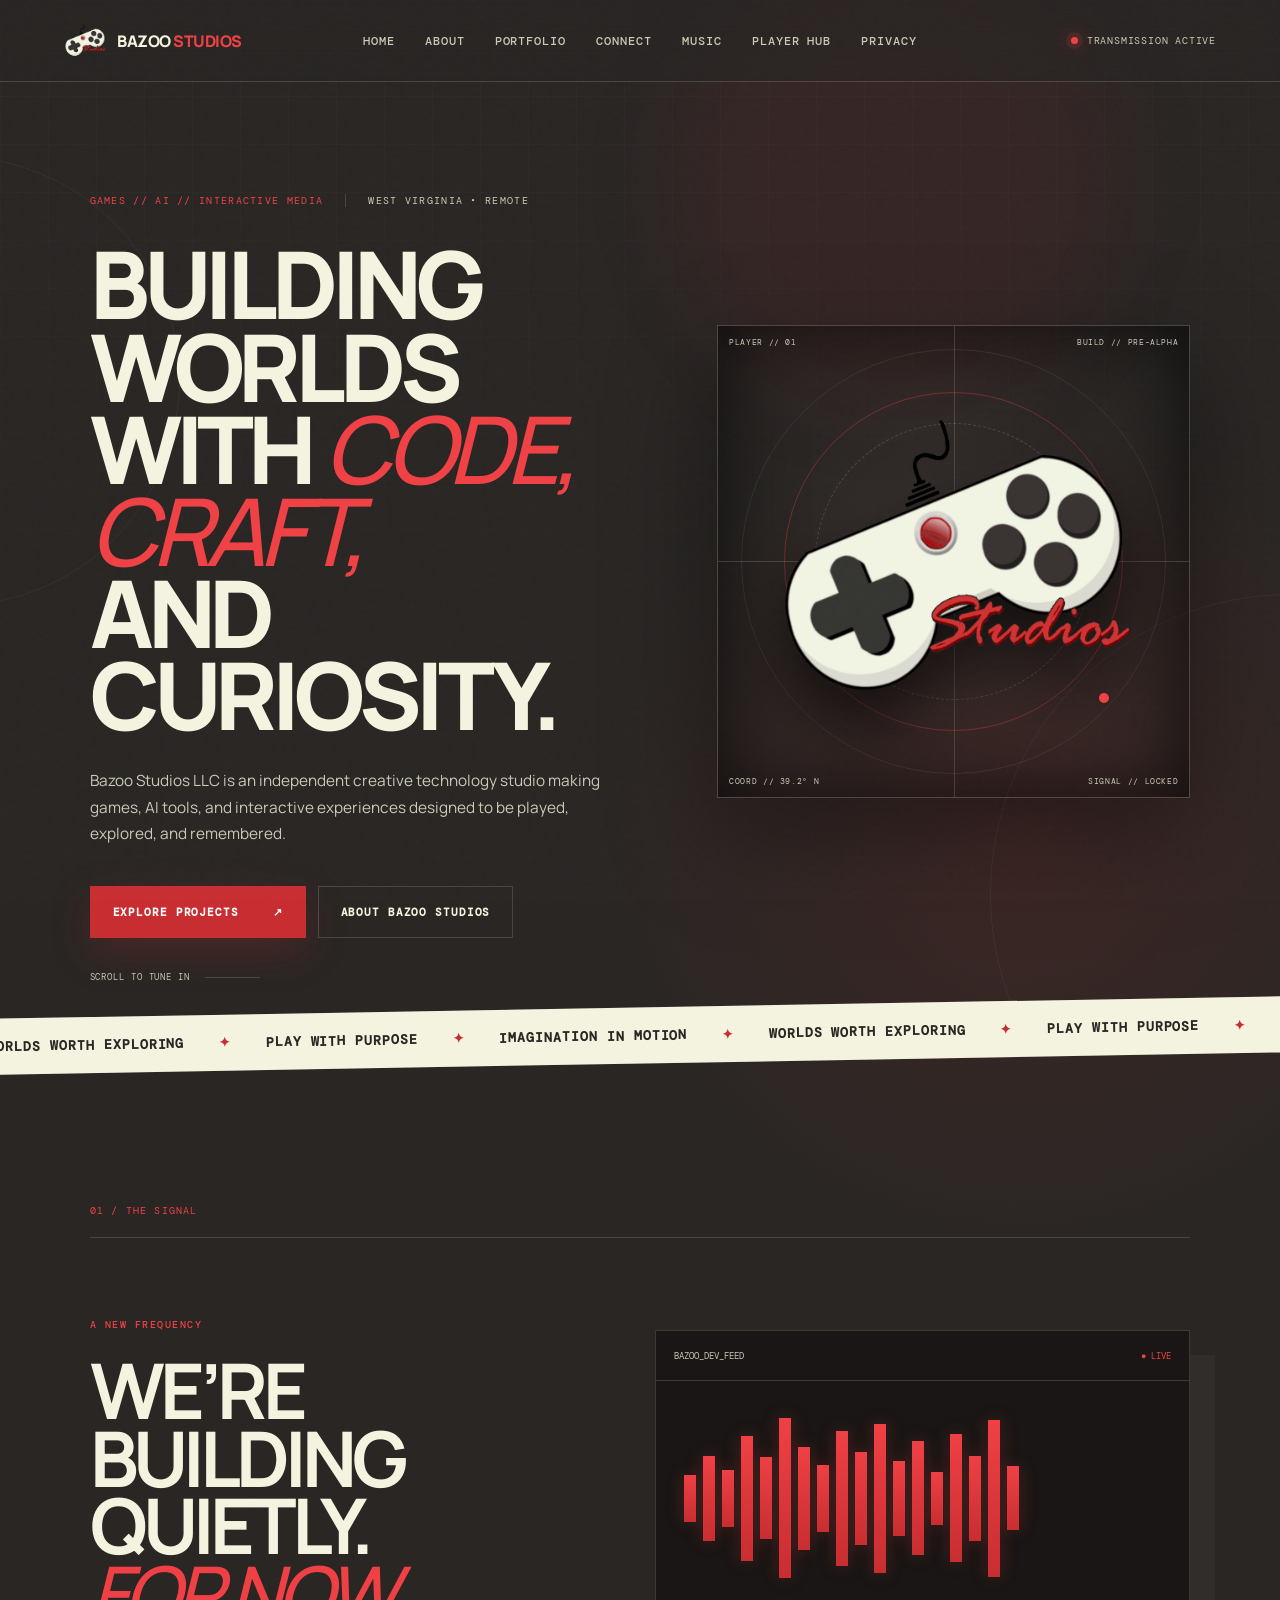
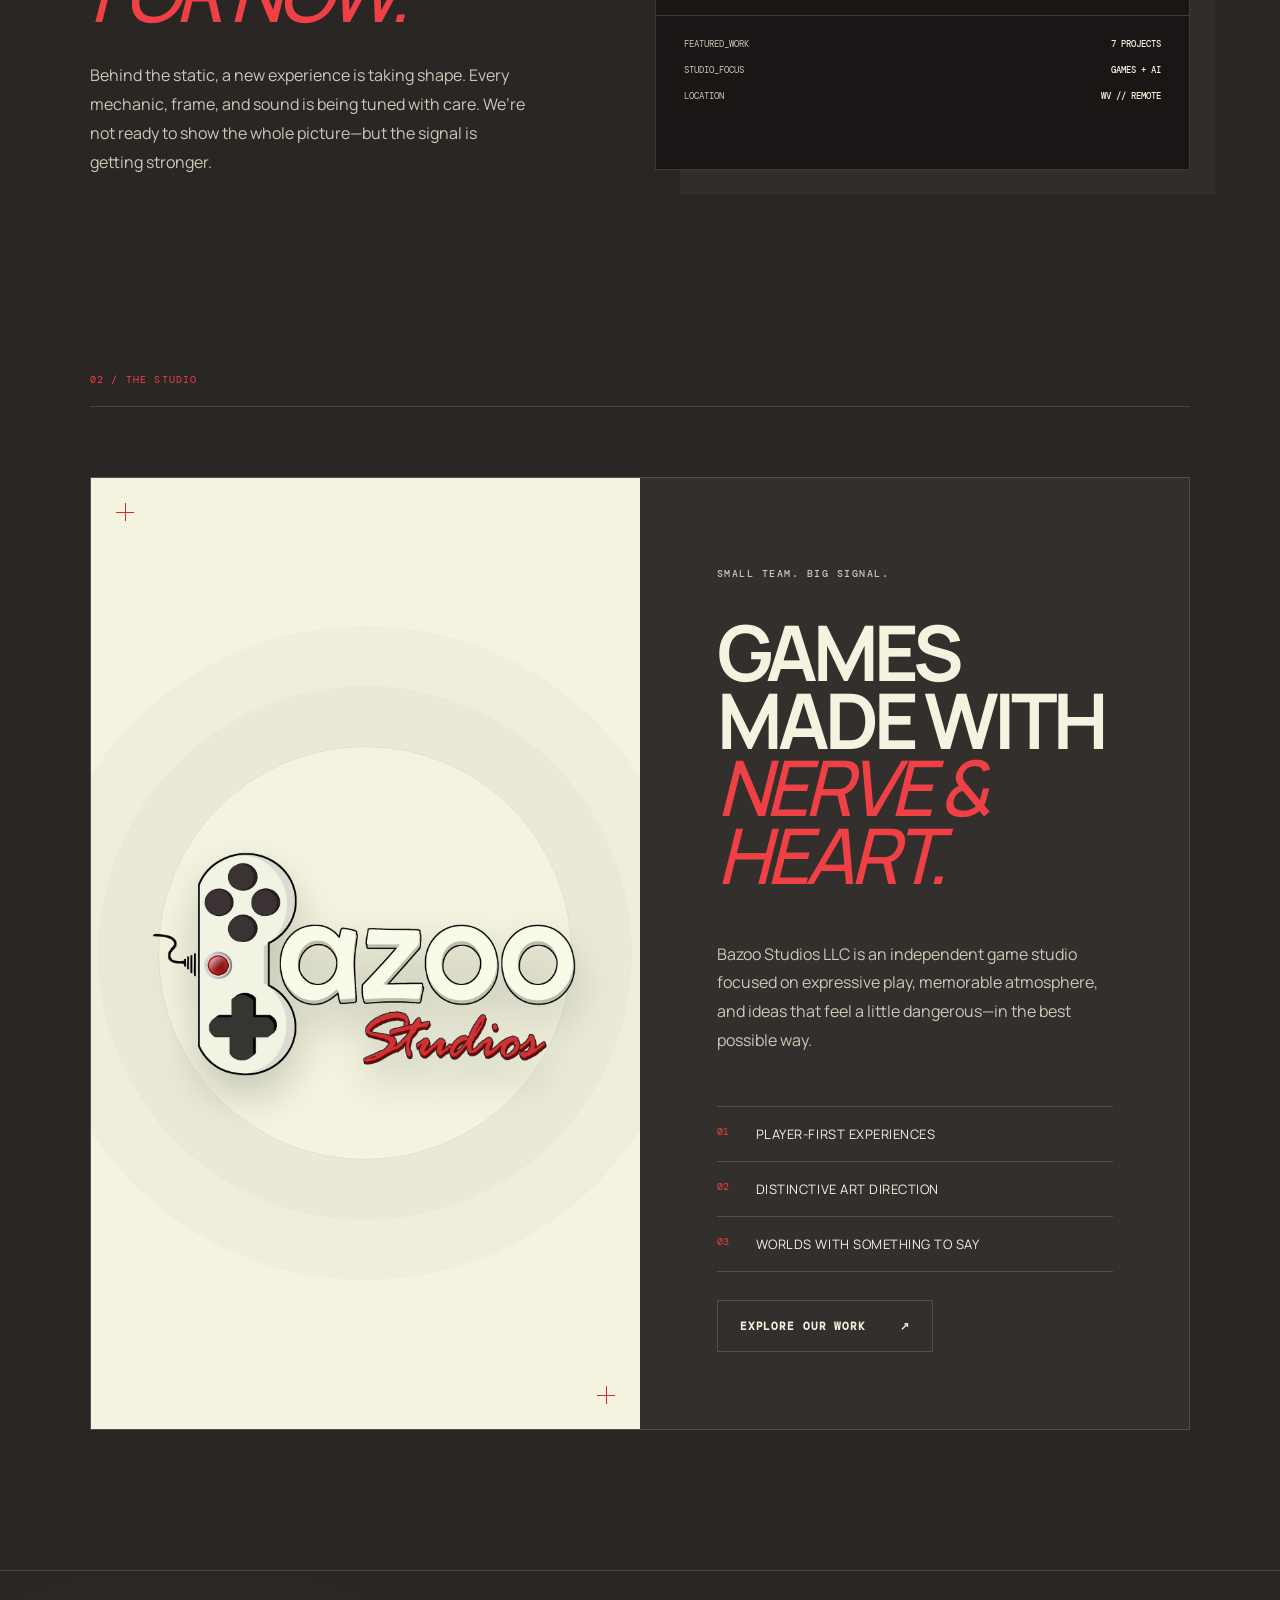
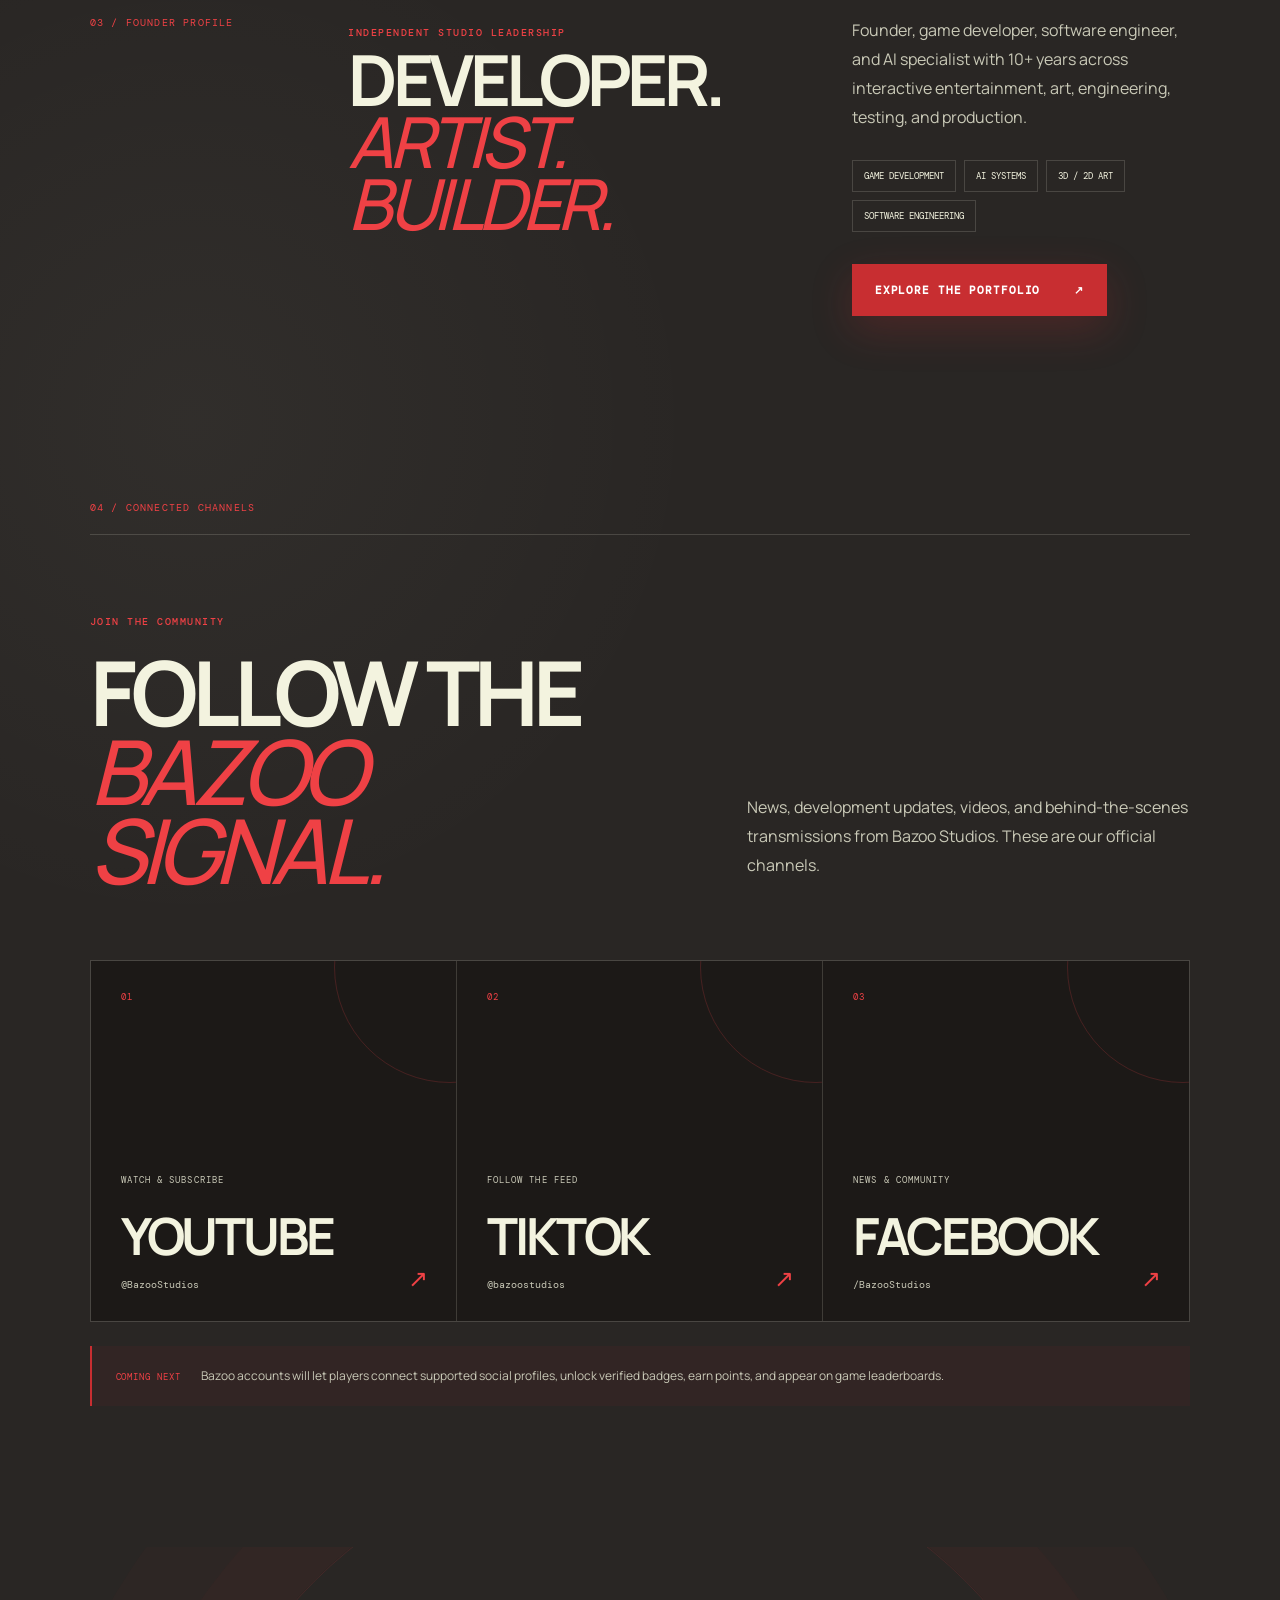
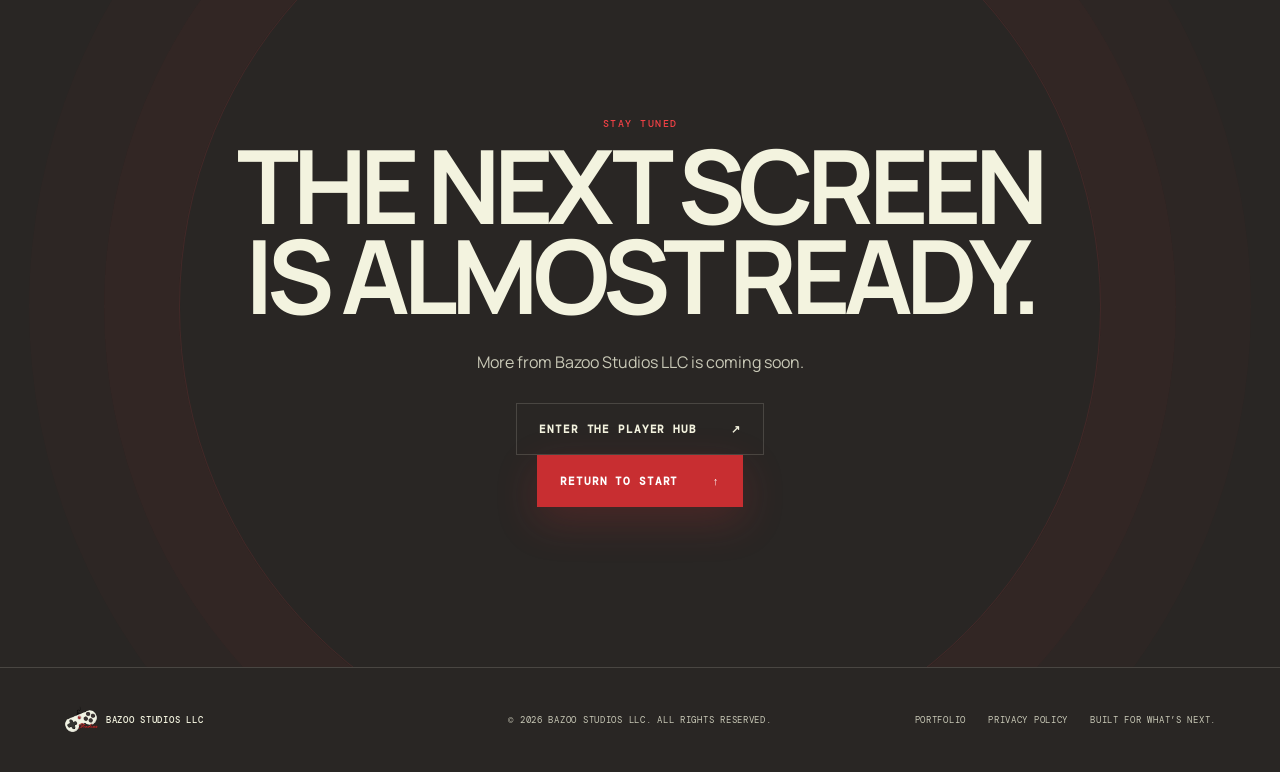
==== commit 3501dc3c: "Build content-ready project portfolio and About page" ====
--- a/index.html
+++ b/index.html
@@ -4,23 +4,23 @@
   <meta charset="utf-8">
   <meta name="viewport" content="width=device-width, initial-scale=1">
   <meta name="theme-color" content="#292624">
-  <meta name="description" content="Bazoo Studios LLC is crafting bold new worlds. Something unforgettable is coming soon.">
+  <meta name="description" content="Bazoo Studios LLC builds games, AI tools, and interactive experiences from West Virginia for players everywhere.">
   <link rel="canonical" href="https://www.bazoostudios.com/">
   <meta property="og:type" content="website">
   <meta property="og:url" content="https://www.bazoostudios.com/">
-  <meta property="og:title" content="Bazoo Studios LLC — Coming Soon">
-  <meta property="og:description" content="Independent games. Unexpected worlds. Something unforgettable is taking shape.">
+  <meta property="og:title" content="Bazoo Studios LLC — Games, AI &amp; Interactive Experiences">
+  <meta property="og:description" content="Independent games, AI tools, and expressive interactive experiences built by Bazoo Studios LLC.">
   <meta property="og:image" content="https://bazoostudiosllc.github.io/bazoo-studios-website/assets/og-bazoo-social.png">
   <meta property="og:image:width" content="1730">
   <meta property="og:image:height" content="909">
   <meta property="og:image:alt" content="Bazoo Studios — Worlds Worth Exploring">
   <meta name="twitter:card" content="summary_large_image">
-  <title>Bazoo Studios LLC — Coming Soon</title>
+  <title>Bazoo Studios LLC — Games, AI &amp; Interactive Experiences</title>
   <link rel="icon" href="assets/bazoo-controller.png?v=2" type="image/png">
   <link rel="preconnect" href="https://fonts.googleapis.com">
   <link rel="preconnect" href="https://fonts.gstatic.com" crossorigin>
   <link href="https://fonts.googleapis.com/css2?family=DM+Mono:wght@400;500&family=Manrope:wght@400;500;600;700;800&display=swap" rel="stylesheet">
-  <link rel="stylesheet" href="styles.css?v=3">
+  <link rel="stylesheet" href="styles.css?v=4">
 </head>
 <body>
   <div class="noise" aria-hidden="true"></div>
@@ -33,7 +33,7 @@
     </a>
     <nav aria-label="Primary navigation">
       <a href="#top">Home</a>
-      <a href="#studio">Studio</a>
+      <a href="about.html">About</a>
       <a href="portfolio.html">Portfolio</a>
       <a href="#connect">Connect</a>
       <a href="music.html">Music</a>
@@ -49,15 +49,14 @@
       <div class="orbit orbit-one" aria-hidden="true"></div>
       <div class="orbit orbit-two" aria-hidden="true"></div>
       <div class="hero-copy reveal">
-        <p class="eyebrow"><span>Independent game studio</span><b>Est. in the unknown</b></p>
-        <h1>Something<br><span>unforgettable</span><br>is loading.</h1>
-        <p class="lede">We’re crafting bold new worlds, curious characters, and the kind of moments that stay with you long after the screen goes dark.</p>
+        <p class="eyebrow"><span>Games // AI // Interactive Media</span><b>West Virginia • Remote</b></p>
+        <h1>Building worlds<br>with <span>code, craft,</span><br>and curiosity.</h1>
+        <p class="lede">Bazoo Studios LLC is an independent creative technology studio making games, AI tools, and interactive experiences designed to be played, explored, and remembered.</p>
         <div class="hero-actions">
-          <a class="button button-primary" href="#signal">Follow the signal <span>↘</span></a>
-          <a class="button button-ghost" href="#studio">Meet the studio</a>
+          <a class="button button-primary" href="portfolio.html">Explore projects <span>↗</span></a>
+          <a class="button button-ghost" href="about.html">About Bazoo Studios</a>
         </div>
-      </div>
-
+      </div>
       <div class="hero-art reveal" aria-label="Bazoo Studios logo presentation">
         <div class="frame-label top-left">PLAYER // 01</div>
         <div class="frame-label top-right">BUILD // PRE-ALPHA</div>
@@ -92,9 +91,9 @@
             <i style="--h:26%"></i><i style="--h:48%"></i><i style="--h:32%"></i><i style="--h:70%"></i><i style="--h:46%"></i><i style="--h:90%"></i><i style="--h:58%"></i><i style="--h:38%"></i><i style="--h:76%"></i><i style="--h:52%"></i><i style="--h:84%"></i><i style="--h:42%"></i><i style="--h:64%"></i><i style="--h:30%"></i><i style="--h:72%"></i><i style="--h:48%"></i><i style="--h:88%"></i><i style="--h:36%"></i>
           </div>
           <div class="console-readout">
-            <span>WORLD_STATE</span><b>ASSEMBLING</b>
-            <span>PLAYER_COUNT</span><b>CLASSIFIED</b>
-            <span>RELEASE_WINDOW</span><b>WHEN IT’S READY</b>
+            <span>FEATURED_WORK</span><b>7 PROJECTS</b>
+            <span>STUDIO_FOCUS</span><b>GAMES + AI</b>
+            <span>LOCATION</span><b>WV // REMOTE</b>
           </div>
         </div>
       </div>
--- a/styles.css
+++ b/styles.css
@@ -336,6 +336,40 @@
 .work-card { min-height: 390px; padding: clamp(30px, 4vw, 58px); background: var(--ink-soft); display: flex; flex-direction: column; justify-content: space-between; transition: background .3s ease, transform .3s ease; }
 .work-card:hover { background: #3a3532; transform: translateY(-5px); }
 .work-card-featured { grid-column: 1 / -1; min-height: 480px; background: radial-gradient(circle at 80% 25%, rgba(200,46,49,.2), transparent 35%), var(--ink-soft); }
+.project-card { min-height: 0; padding: 0; overflow: hidden; }
+.project-card:hover { transform: translateY(-5px); }
+.project-content { min-height: 370px; padding: clamp(28px, 4vw, 52px); display: flex; flex-direction: column; justify-content: space-between; }
+.project-card .work-index { display: block; }
+.project-card h3 { margin-top: 42px; }
+.project-media { min-height: 210px; padding: 22px; display: flex; align-items: flex-start; justify-content: space-between; position: relative; overflow: hidden; background: linear-gradient(135deg, rgba(200,46,49,.23), rgba(41,38,36,.72)), var(--project-image), radial-gradient(circle at 75% 30%, rgba(243,243,223,.16), transparent 32%), #3a3532; background-size: cover; background-position: center; border-bottom: 1px solid var(--line); isolation: isolate; }
+.project-media::before { content: ""; position: absolute; inset: 0; background: linear-gradient(135deg, rgba(41,38,36,.15), rgba(41,38,36,.78)); z-index: -1; }
+.project-media::after { content: attr(data-media); align-self: flex-end; padding: 9px 10px; border: 1px solid rgba(243,243,223,.34); background: rgba(41,38,36,.78); color: var(--cream); font: 9px var(--mono); letter-spacing: .08em; }
+.project-media > span { color: var(--cream); font: 10px var(--mono); letter-spacing: .1em; }
+.project-media-featured { min-height: 325px; }
+.project-note { margin-top: 0; color: var(--cream-dim); font: 11px/1.7 var(--mono); }
+.project-actions { display: flex; justify-content: space-between; gap: 18px; padding-top: 18px; border-top: 1px solid var(--line); color: var(--cream-dim); font: 8px var(--mono); letter-spacing: .08em; text-transform: uppercase; }
+.project-actions span:last-child { color: var(--red-bright); text-align: right; }
+
+/* About */
+.about-page { background: var(--ink); }
+.about-hero { min-height: calc(100svh - 82px); padding: clamp(70px, 9vw, 135px) clamp(22px, 7vw, 110px); display: grid; grid-template-columns: 1.15fr .85fr; gap: clamp(55px, 9vw, 140px); align-items: center; }
+.about-copy h1 { font-size: clamp(4.5rem, 8.4vw, 10.2rem); margin: 38px 0; }
+.about-copy > p:last-of-type { max-width: 740px; color: var(--cream-dim); font-size: clamp(16px, 1.35vw, 21px); line-height: 1.78; }
+.about-portrait { min-height: min(65vw, 720px); padding: 22px; display: flex; align-items: flex-start; justify-content: space-between; position: relative; overflow: hidden; border: 1px solid var(--line); background: linear-gradient(135deg, rgba(200,46,49,.28), rgba(41,38,36,.7)), var(--portrait-image), radial-gradient(circle at 70% 25%, rgba(243,243,223,.18), transparent 35%), #3a3532; background-size: cover; background-position: center; box-shadow: 24px 24px 0 rgba(243,243,223,.03); }
+.about-portrait::after { content: "ADD PORTRAIT / STUDIO PHOTO"; position: absolute; left: 22px; bottom: 22px; padding: 10px 11px; border: 1px solid rgba(243,243,223,.35); background: rgba(41,38,36,.82); color: var(--cream); font: 9px var(--mono); letter-spacing: .08em; }
+.about-portrait > span { color: var(--cream); font: 9px var(--mono); letter-spacing: .1em; }
+.about-section { padding: clamp(85px, 11vw, 160px) clamp(22px, 7vw, 110px); }
+.about-stat-grid { display: grid; grid-template-columns: repeat(4, 1fr); margin-top: 70px; border: 1px solid var(--line); }
+.about-stat { min-height: 250px; padding: 30px; border-right: 1px solid var(--line); display: flex; flex-direction: column; justify-content: space-between; }
+.about-stat:last-child { border-right: 0; }
+.about-stat strong { color: var(--red-bright); font-size: clamp(2.8rem, 5vw, 5rem); letter-spacing: -.07em; }
+.about-stat span { color: var(--cream-dim); font: 9px var(--mono); text-transform: uppercase; letter-spacing: .1em; }
+.about-principles { display: grid; grid-template-columns: repeat(3, 1fr); margin-top: 70px; border: 1px solid var(--line); }
+.about-principle { min-height: 290px; padding: clamp(28px, 4vw, 48px); border-right: 1px solid var(--line); background: rgba(51,47,44,.68); }
+.about-principle:last-child { border-right: 0; }
+.about-principle > span { color: var(--red-bright); font: 9px var(--mono); letter-spacing: .1em; }
+.about-principle h3 { margin: 64px 0 15px; font-size: clamp(1.6rem, 2.4vw, 2.5rem); text-transform: uppercase; letter-spacing: -.04em; }
+.about-principle p { color: var(--cream-dim); line-height: 1.75; }
 .work-index { color: var(--red-bright); font: 9px var(--mono); letter-spacing: .1em; }
 .work-card h3 { max-width: 780px; margin: 50px 0 18px; font-size: clamp(2rem, 4vw, 4.8rem); line-height: 1; letter-spacing: -.05em; text-transform: uppercase; }
 .work-card:not(.work-card-featured) h3 { font-size: clamp(1.8rem, 3vw, 3.1rem); }
@@ -379,6 +413,14 @@
   .social-card:last-child { border-bottom: 0; }
   .portfolio-hero { grid-template-columns: 1fr; }
   .portfolio-id { max-width: 650px; }
+  .about-hero { grid-template-columns: 1fr; }
+  .about-portrait { max-width: 650px; min-height: 520px; }
+  .about-stat-grid { grid-template-columns: repeat(2, 1fr); }
+  .about-stat:nth-child(2) { border-right: 0; }
+  .about-stat:nth-child(-n + 2) { border-bottom: 1px solid var(--line); }
+  .about-principles { grid-template-columns: 1fr; }
+  .about-principle { border-right: 0; border-bottom: 1px solid var(--line); }
+  .about-principle:last-child { border-bottom: 0; }
   .portfolio-heading { grid-template-columns: 1fr; gap: 25px; }
   .capability-grid { grid-template-columns: repeat(2, 1fr); }
   .experience-layout { grid-template-columns: 1fr; }
@@ -443,6 +485,22 @@
   .contact-actions { display: grid; width: 100%; }
   .contact-actions .button { max-width: 100%; min-width: 0; overflow-wrap: anywhere; text-align: left; }
   .work-card, .work-card-featured { min-height: 340px; }
+  .project-card, .project-card.work-card-featured { min-height: 0; }
+  .project-media, .project-media-featured { min-height: 205px; }
+  .project-content { min-height: 0; padding: 30px 22px; gap: 28px; }
+  .project-card h3 { margin-top: 28px; }
+  .project-actions { align-items: flex-start; flex-direction: column; gap: 8px; }
+  .project-actions span:last-child { text-align: left; }
+  .about-hero { min-height: auto; padding: 58px 18px 82px; gap: 45px; }
+  .about-copy h1 { font-size: clamp(3.6rem, 16vw, 5.5rem); }
+  .about-portrait { min-height: calc(100vw - 36px); }
+  .about-section { padding: 82px 18px; }
+  .about-stat-grid { margin-top: 48px; grid-template-columns: 1fr; }
+  .about-stat { min-height: 185px; border-right: 0; border-bottom: 1px solid var(--line); }
+  .about-stat:nth-child(2) { border-right: 0; }
+  .about-stat:nth-child(-n + 2) { border-bottom: 1px solid var(--line); }
+  .about-stat:last-child { border-bottom: 0; }
+  .about-principles { margin-top: 48px; }
   .social-heading h2 { font-size: clamp(3.1rem, 14vw, 4.5rem); }
   .social-note span { display: block; margin: 0 0 8px; }
   .account-hero { min-height: auto; }.account-hero h1 { font-size: clamp(3.5rem, 17vw, 5.5rem); }.leaderboard-row { grid-template-columns: 55px 1fr 80px; padding-inline: 15px; }.leaderboard-row small { display: none; }
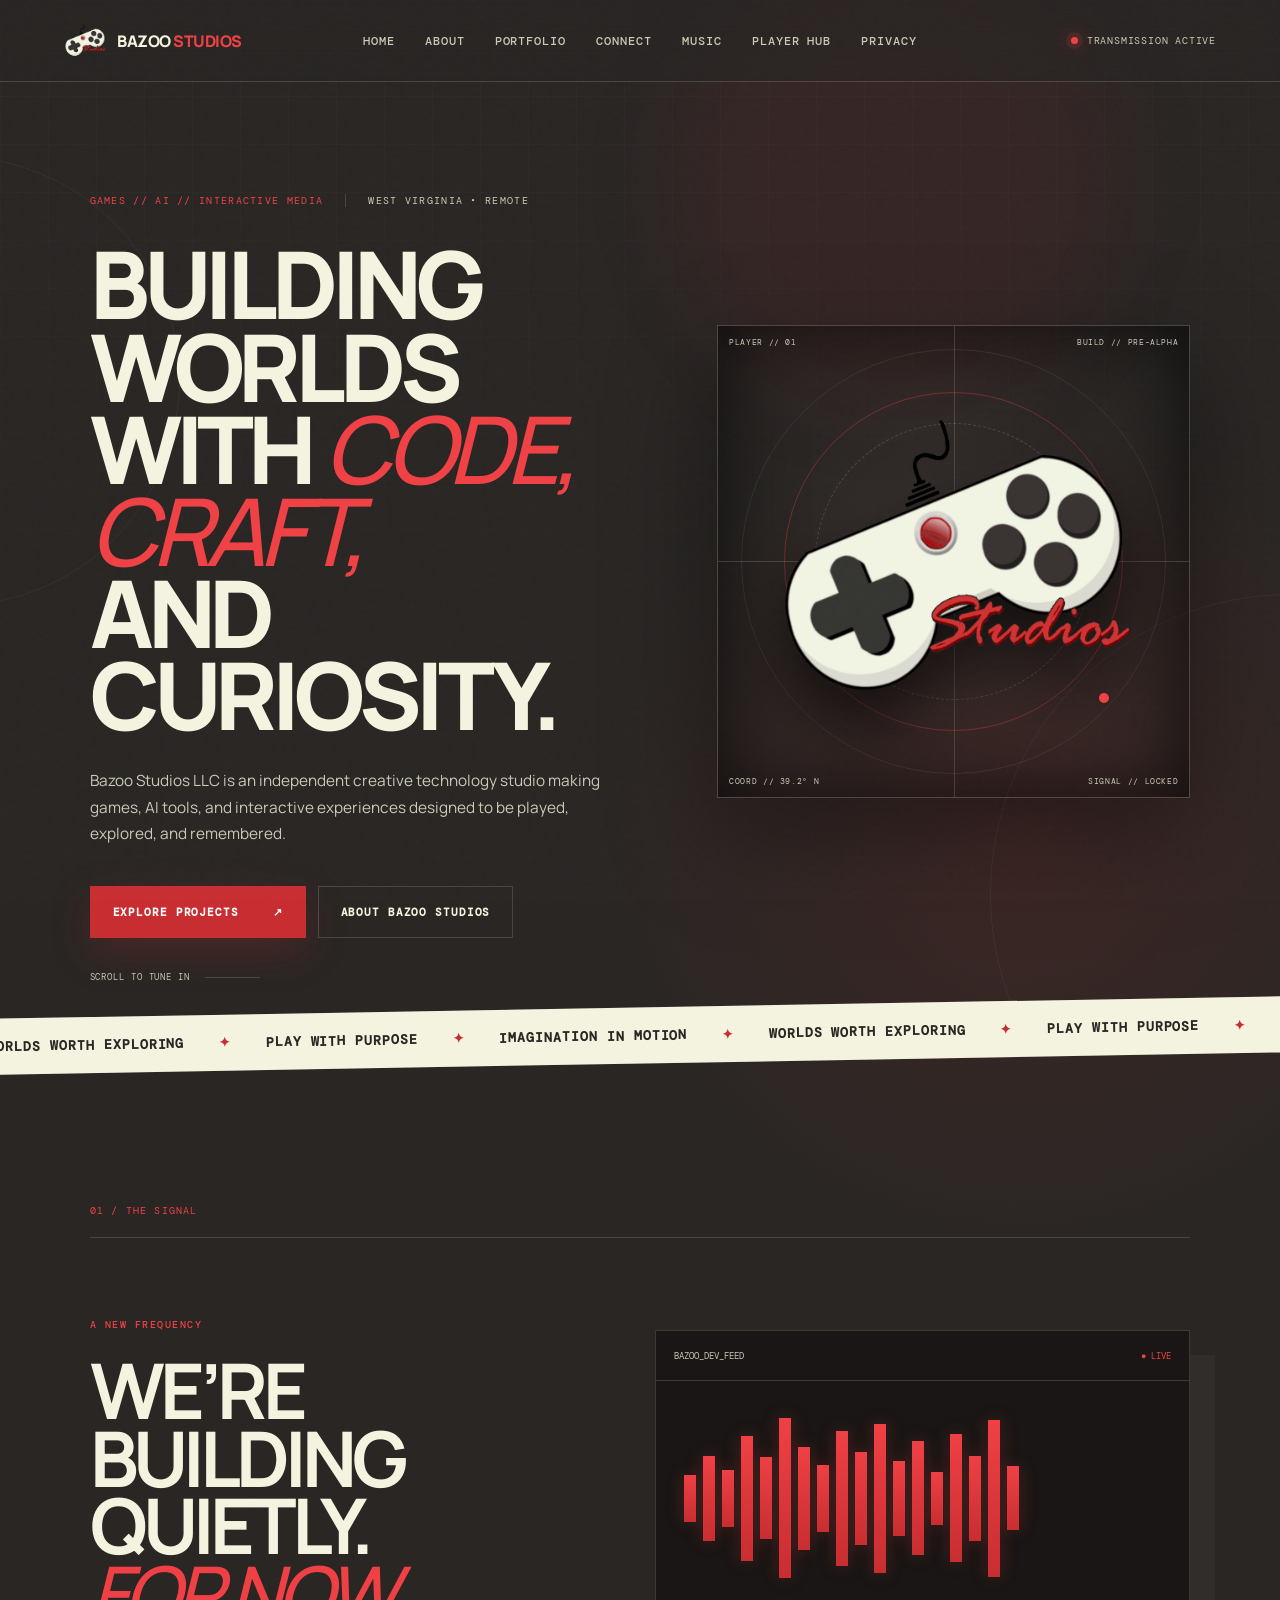
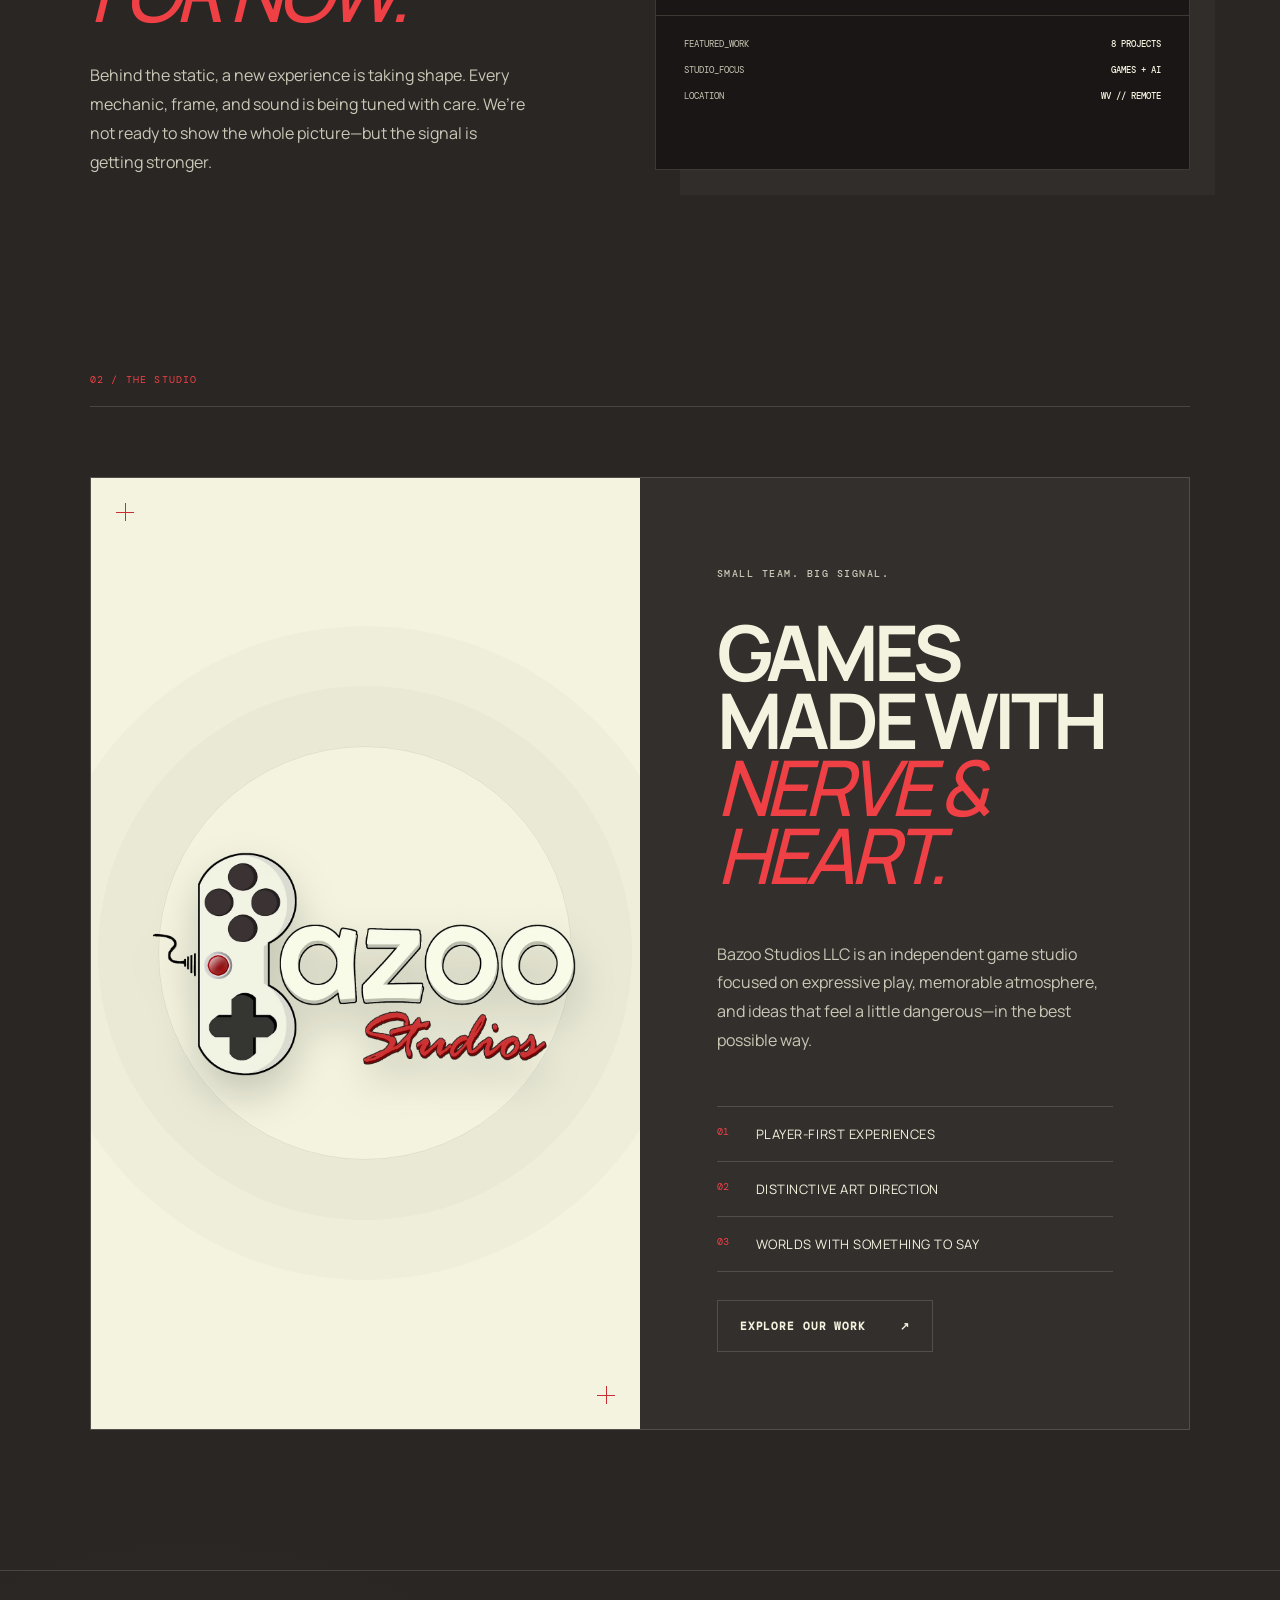
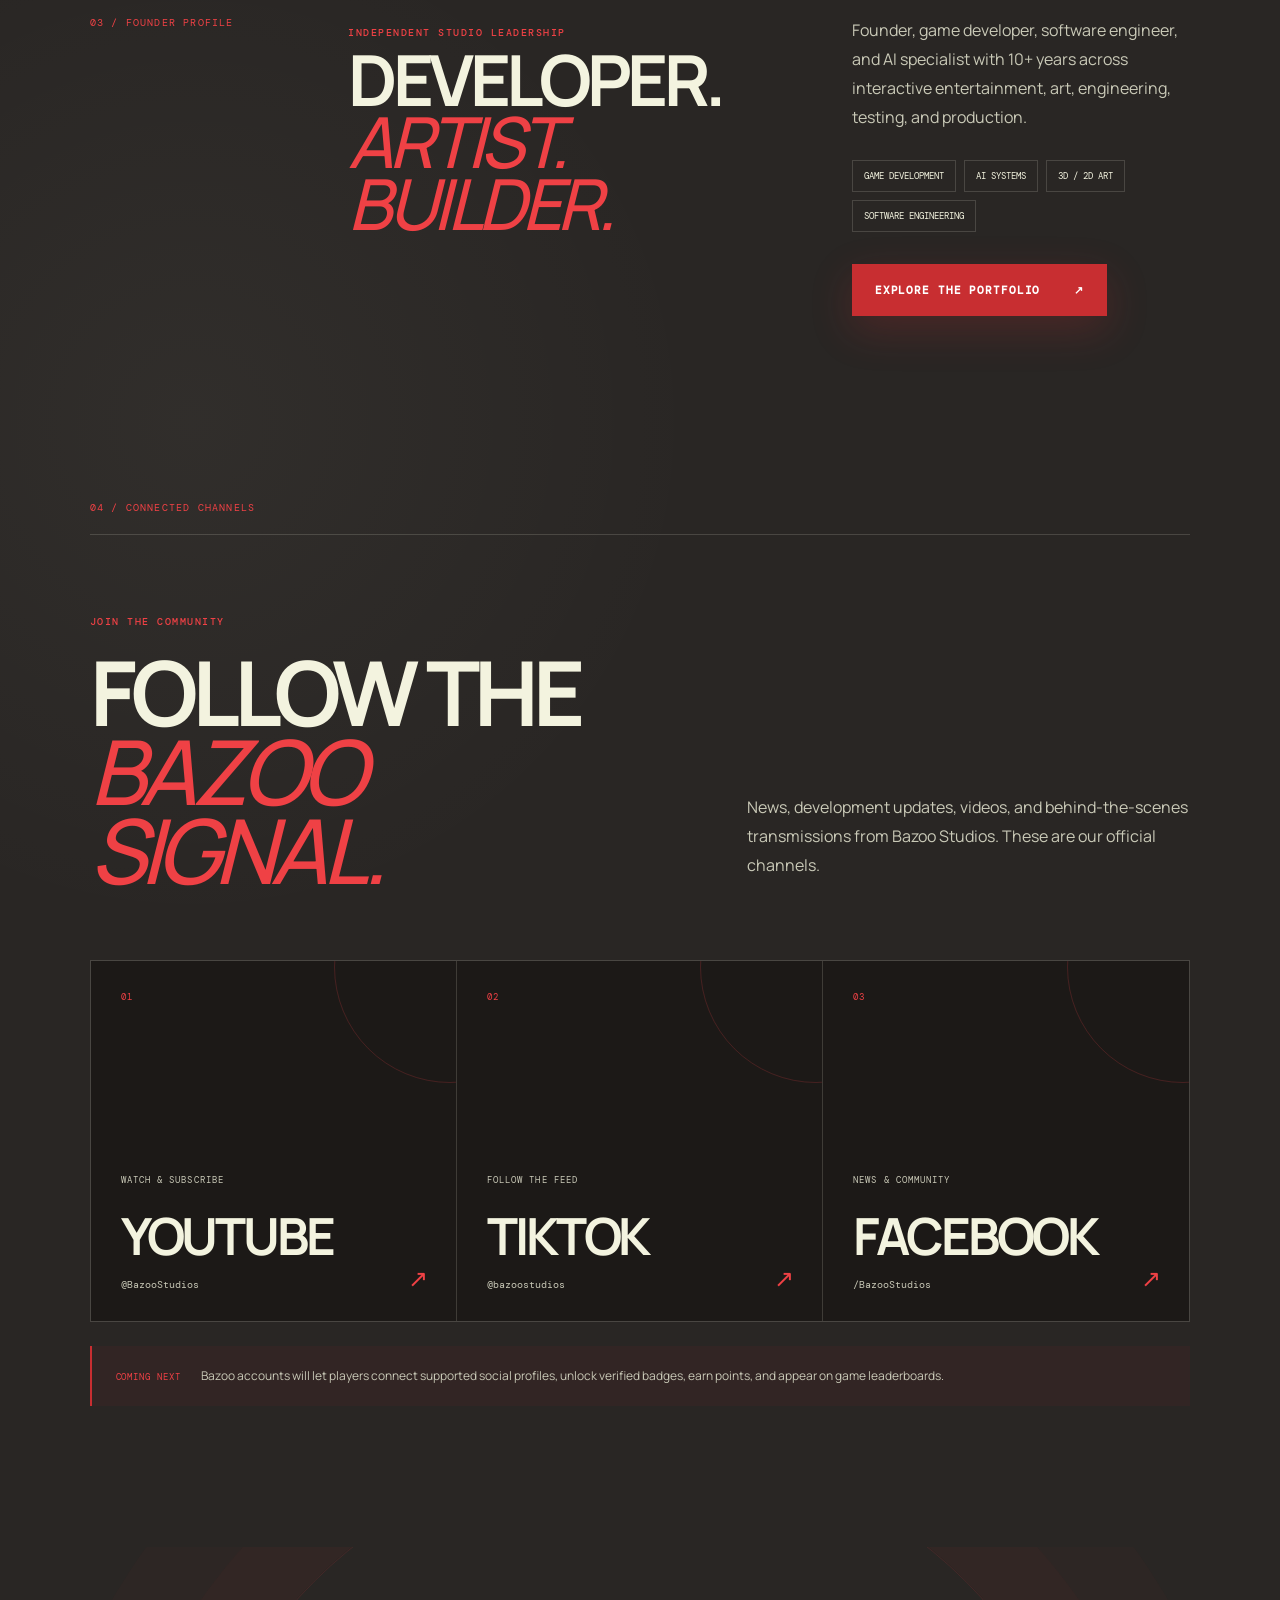
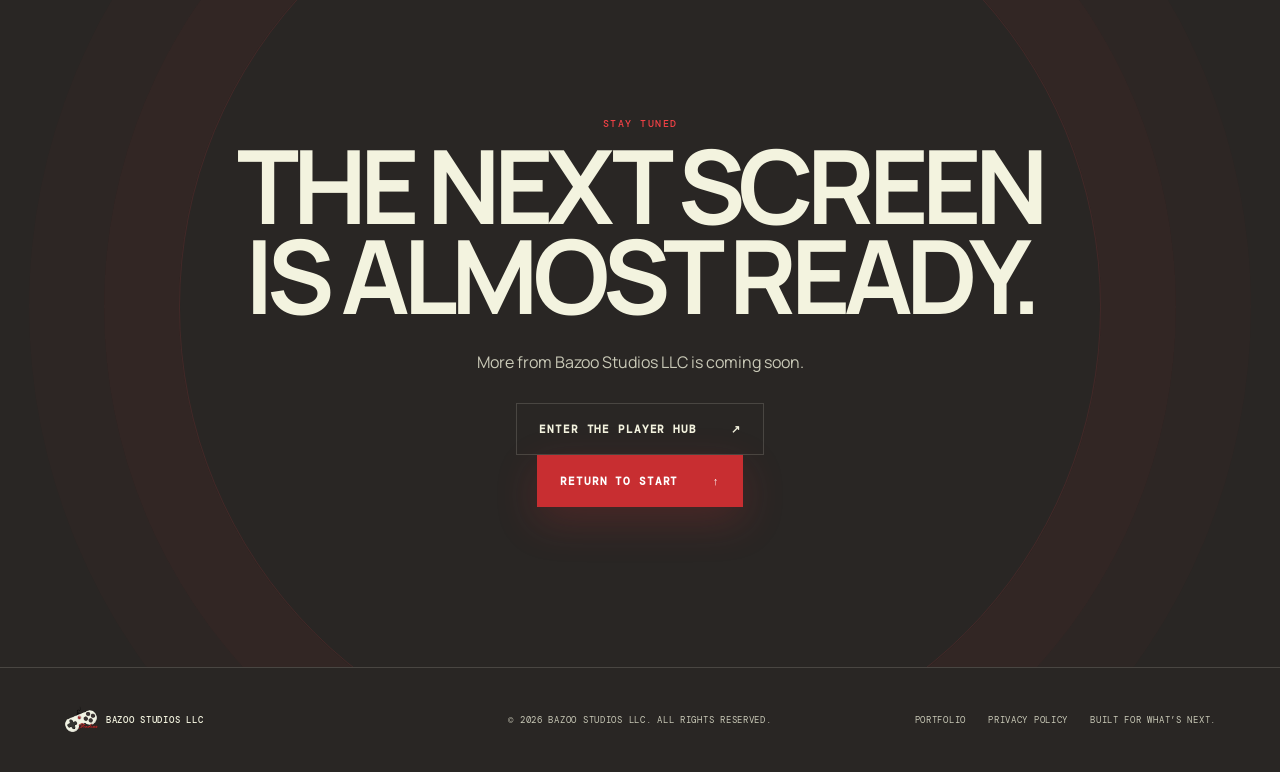
==== commit f6f9e130: "Add Lost Seal game page" ====
--- a/index.html
+++ b/index.html
@@ -91,7 +91,7 @@
             <i style="--h:26%"></i><i style="--h:48%"></i><i style="--h:32%"></i><i style="--h:70%"></i><i style="--h:46%"></i><i style="--h:90%"></i><i style="--h:58%"></i><i style="--h:38%"></i><i style="--h:76%"></i><i style="--h:52%"></i><i style="--h:84%"></i><i style="--h:42%"></i><i style="--h:64%"></i><i style="--h:30%"></i><i style="--h:72%"></i><i style="--h:48%"></i><i style="--h:88%"></i><i style="--h:36%"></i>
           </div>
           <div class="console-readout">
-            <span>FEATURED_WORK</span><b>7 PROJECTS</b>
+            <span>FEATURED_WORK</span><b>8 PROJECTS</b>
             <span>STUDIO_FOCUS</span><b>GAMES + AI</b>
             <span>LOCATION</span><b>WV // REMOTE</b>
           </div>
--- a/styles.css
+++ b/styles.css
@@ -259,6 +259,128 @@
 .legal-content section p { color: var(--cream-dim); line-height: 1.85; }
 .legal-content > .button { margin-top: 50px; }
 .text-link { color: var(--red-bright); border-bottom: 1px solid rgba(239,65,69,.4); }
+
+/* Lost Seal */
+.lostseal-page { background: var(--ink); }
+.lostseal-hero {
+  min-height: calc(100svh - 82px);
+  padding: clamp(70px, 9vw, 135px) clamp(22px, 7vw, 110px);
+  display: grid;
+  grid-template-columns: 1.08fr .92fr;
+  gap: clamp(50px, 9vw, 140px);
+  align-items: center;
+  position: relative;
+  overflow: hidden;
+}
+.lostseal-copy h1 {
+  font-size: clamp(4.4rem, 8.8vw, 10rem);
+  margin: 38px 0 28px;
+}
+.lostseal-copy h1 span { color: var(--red-bright); font-style: italic; font-weight: 500; }
+.lostseal-lede {
+  max-width: 700px;
+  color: var(--cream-dim);
+  font-size: clamp(16px, 1.25vw, 20px);
+  line-height: 1.75;
+}
+.lostseal-art {
+  min-height: min(68vw, 720px);
+  padding: 32px;
+  display: grid;
+  align-items: end;
+  position: relative;
+  overflow: hidden;
+  border: 1px solid var(--line);
+  background:
+    radial-gradient(circle at 50% 30%, rgba(243,243,223,.14), transparent 18%),
+    radial-gradient(circle at 70% 70%, rgba(200,46,49,.28), transparent 28%),
+    linear-gradient(145deg, #201c19, #362f2b 55%, #151210);
+  box-shadow: 24px 24px 0 rgba(243,243,223,.03);
+}
+.lostseal-art::before {
+  content: "";
+  position: absolute;
+  inset: 10%;
+  border: 1px solid rgba(243,243,223,.08);
+  border-radius: 50%;
+}
+.lostseal-art::after {
+  content: "";
+  position: absolute;
+  inset: 18%;
+  border: 1px dashed rgba(239,65,69,.26);
+  border-radius: 50%;
+  animation: spin 24s linear infinite;
+}
+.lostseal-art-inner {
+  position: relative;
+  z-index: 1;
+  max-width: 340px;
+  padding: 22px;
+  border: 1px solid rgba(243,243,223,.18);
+  background: rgba(41,38,36,.72);
+  backdrop-filter: blur(8px);
+}
+.lostseal-art-inner span {
+  color: var(--red-bright);
+  font: 9px var(--mono);
+  letter-spacing: .12em;
+  text-transform: uppercase;
+}
+.lostseal-art-inner strong {
+  display: block;
+  margin: 20px 0 12px;
+  font-size: clamp(2.4rem, 5vw, 4.8rem);
+  line-height: .9;
+  text-transform: uppercase;
+  letter-spacing: -.06em;
+}
+.lostseal-art-inner p {
+  margin: 0;
+  color: var(--cream-dim);
+  line-height: 1.6;
+}
+.lostseal-grid {
+  display: grid;
+  grid-template-columns: repeat(3, 1fr);
+  gap: 1px;
+  margin-top: 70px;
+  border: 1px solid var(--line);
+  background: var(--line);
+}
+.lostseal-card {
+  min-height: 250px;
+  padding: 32px;
+  background: rgba(21,19,17,.72);
+  display: flex;
+  flex-direction: column;
+  justify-content: space-between;
+}
+.lostseal-card span {
+  color: var(--red-bright);
+  font: 9px var(--mono);
+  letter-spacing: .1em;
+  text-transform: uppercase;
+}
+.lostseal-card h3 {
+  margin: 20px 0 15px;
+  font-size: clamp(1.7rem, 2.7vw, 2.7rem);
+  text-transform: uppercase;
+  letter-spacing: -.04em;
+}
+.lostseal-card p {
+  margin: 0;
+  color: var(--cream-dim);
+  line-height: 1.7;
+}
+.lostseal-note {
+  margin-top: 24px;
+  padding: 18px 22px;
+  border-left: 2px solid var(--red);
+  background: rgba(200,46,49,.06);
+  color: var(--cream-dim);
+  line-height: 1.7;
+}
 
 /* Portfolio */
 .portfolio-page { background: var(--ink); }
@@ -413,6 +535,8 @@
   .social-card:last-child { border-bottom: 0; }
   .portfolio-hero { grid-template-columns: 1fr; }
   .portfolio-id { max-width: 650px; }
+  .lostseal-hero { grid-template-columns: 1fr; }
+  .lostseal-art { max-width: 650px; min-height: 520px; }
   .about-hero { grid-template-columns: 1fr; }
   .about-portrait { max-width: 650px; min-height: 520px; }
   .about-stat-grid { grid-template-columns: repeat(2, 1fr); }
@@ -471,6 +595,11 @@
   .portfolio-intro h1 { font-size: clamp(4rem, 18vw, 6rem); }
   .portfolio-intro .hero-actions { display: grid; grid-template-columns: 1fr; }
   .portfolio-intro .button { width: 100%; }
+  .lostseal-hero { min-height: auto; padding: 58px 18px 82px; gap: 52px; }
+  .lostseal-copy h1 { font-size: clamp(3.4rem, 16vw, 5.4rem); }
+  .lostseal-grid { grid-template-columns: 1fr; margin-top: 48px; }
+  .lostseal-card { min-height: 185px; padding: 28px 22px; }
+  .lostseal-art { min-height: 320px; padding: 22px; }
   .objective-band { grid-template-columns: 1fr; gap: 20px; }
   .objective-band { padding-inline: 18px; }
   .objective-band p { font-size: 20px; }
